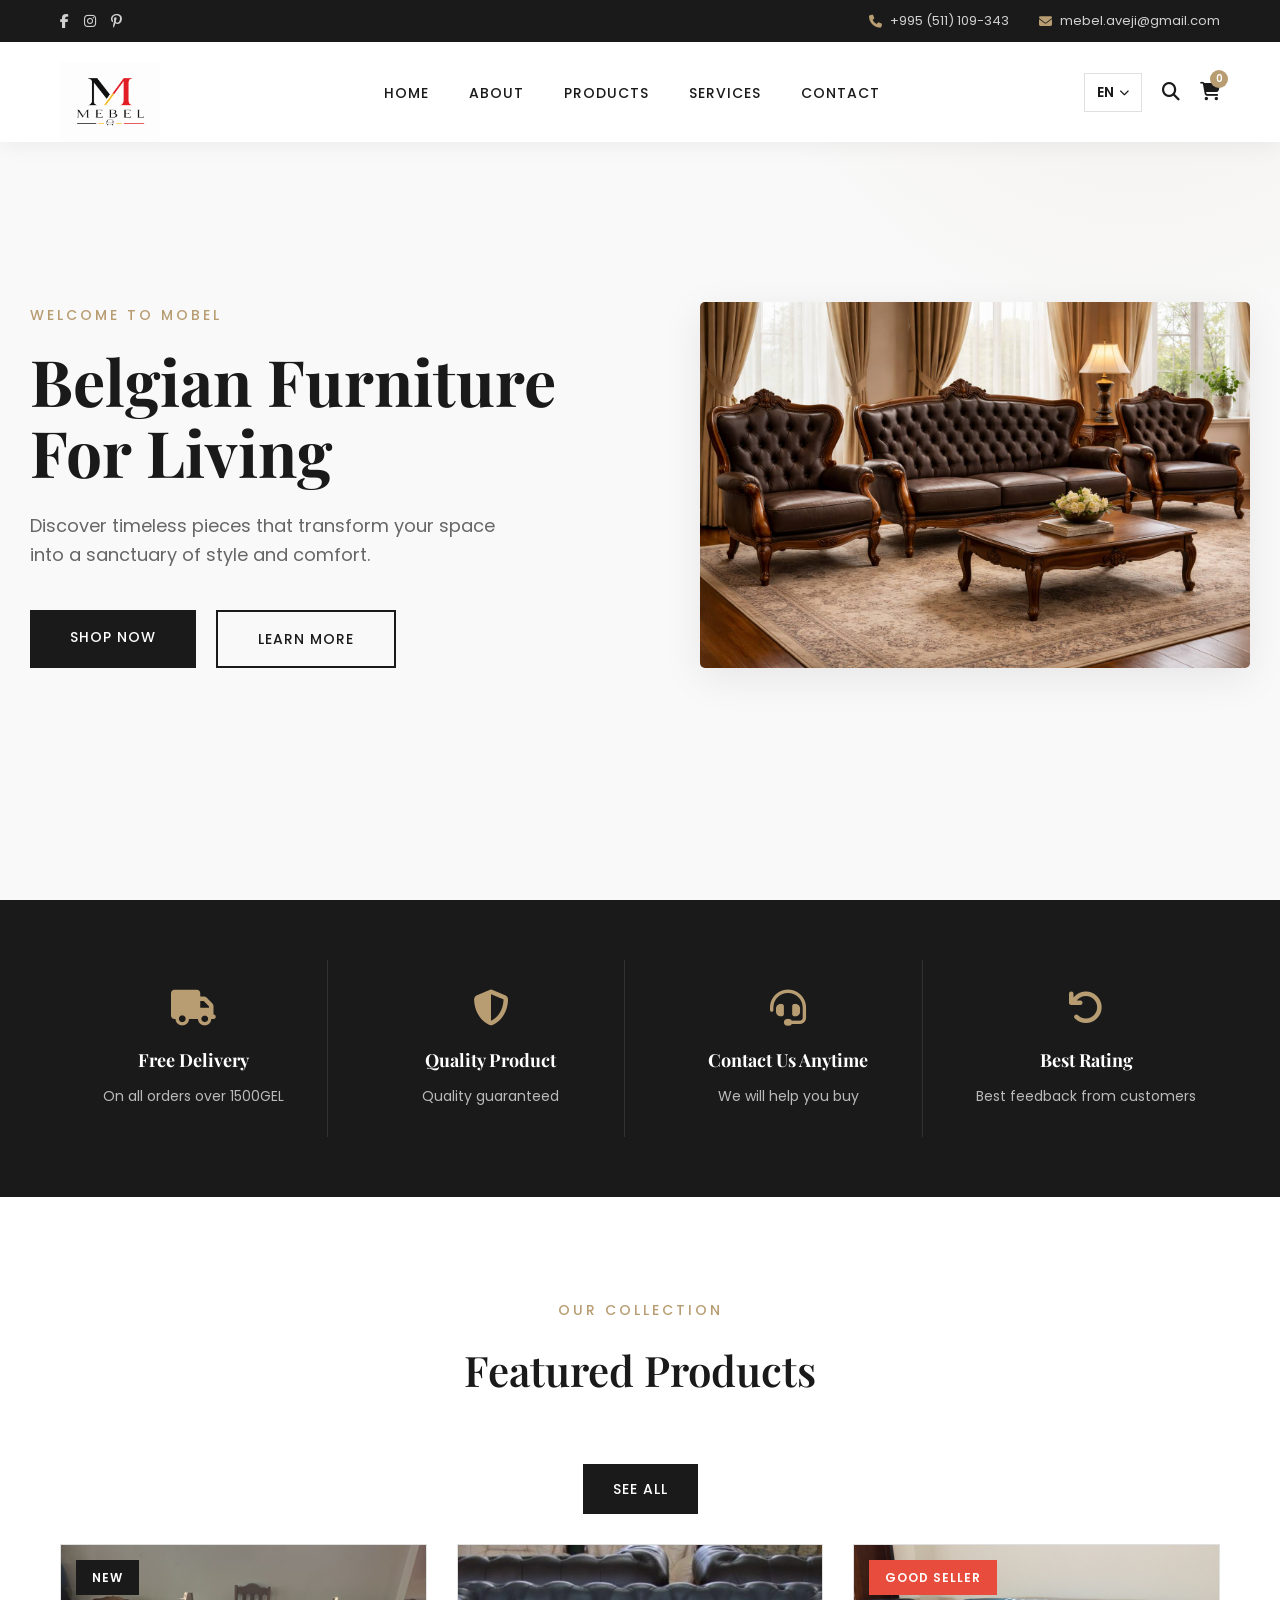
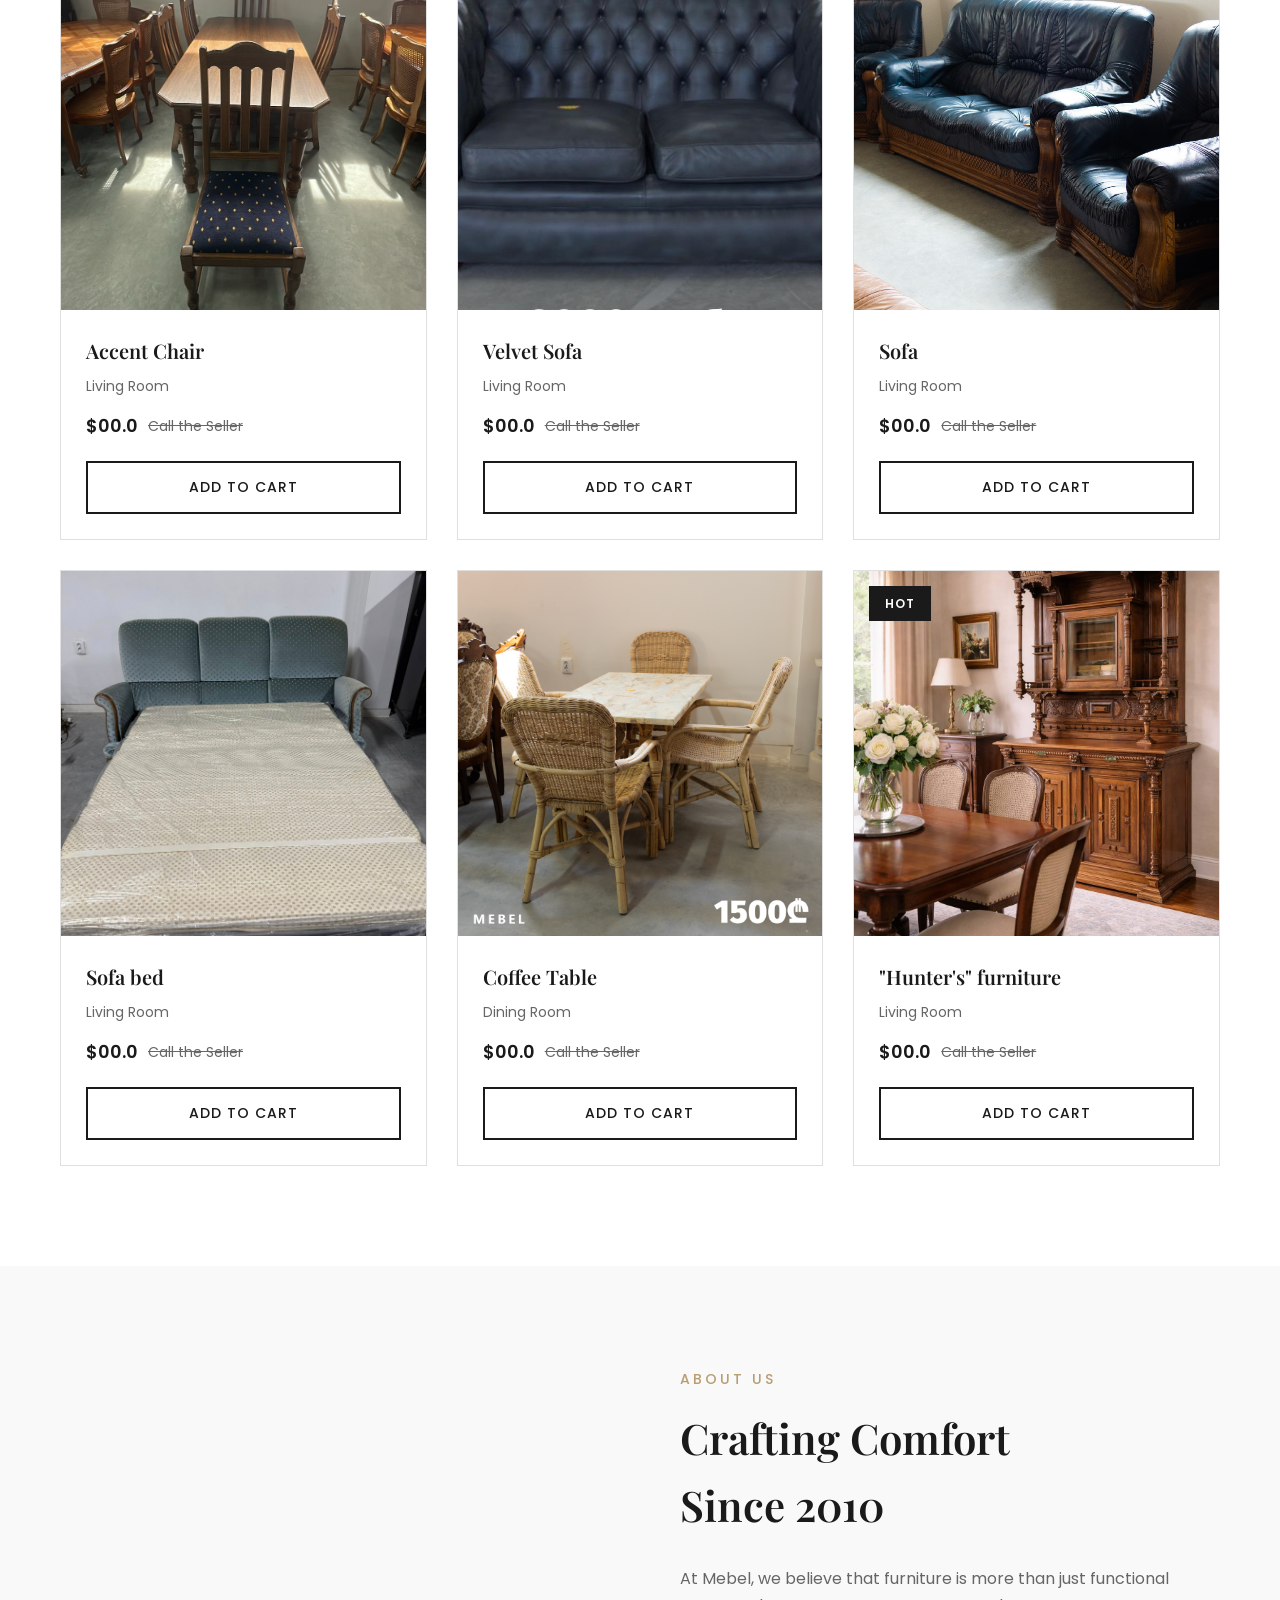
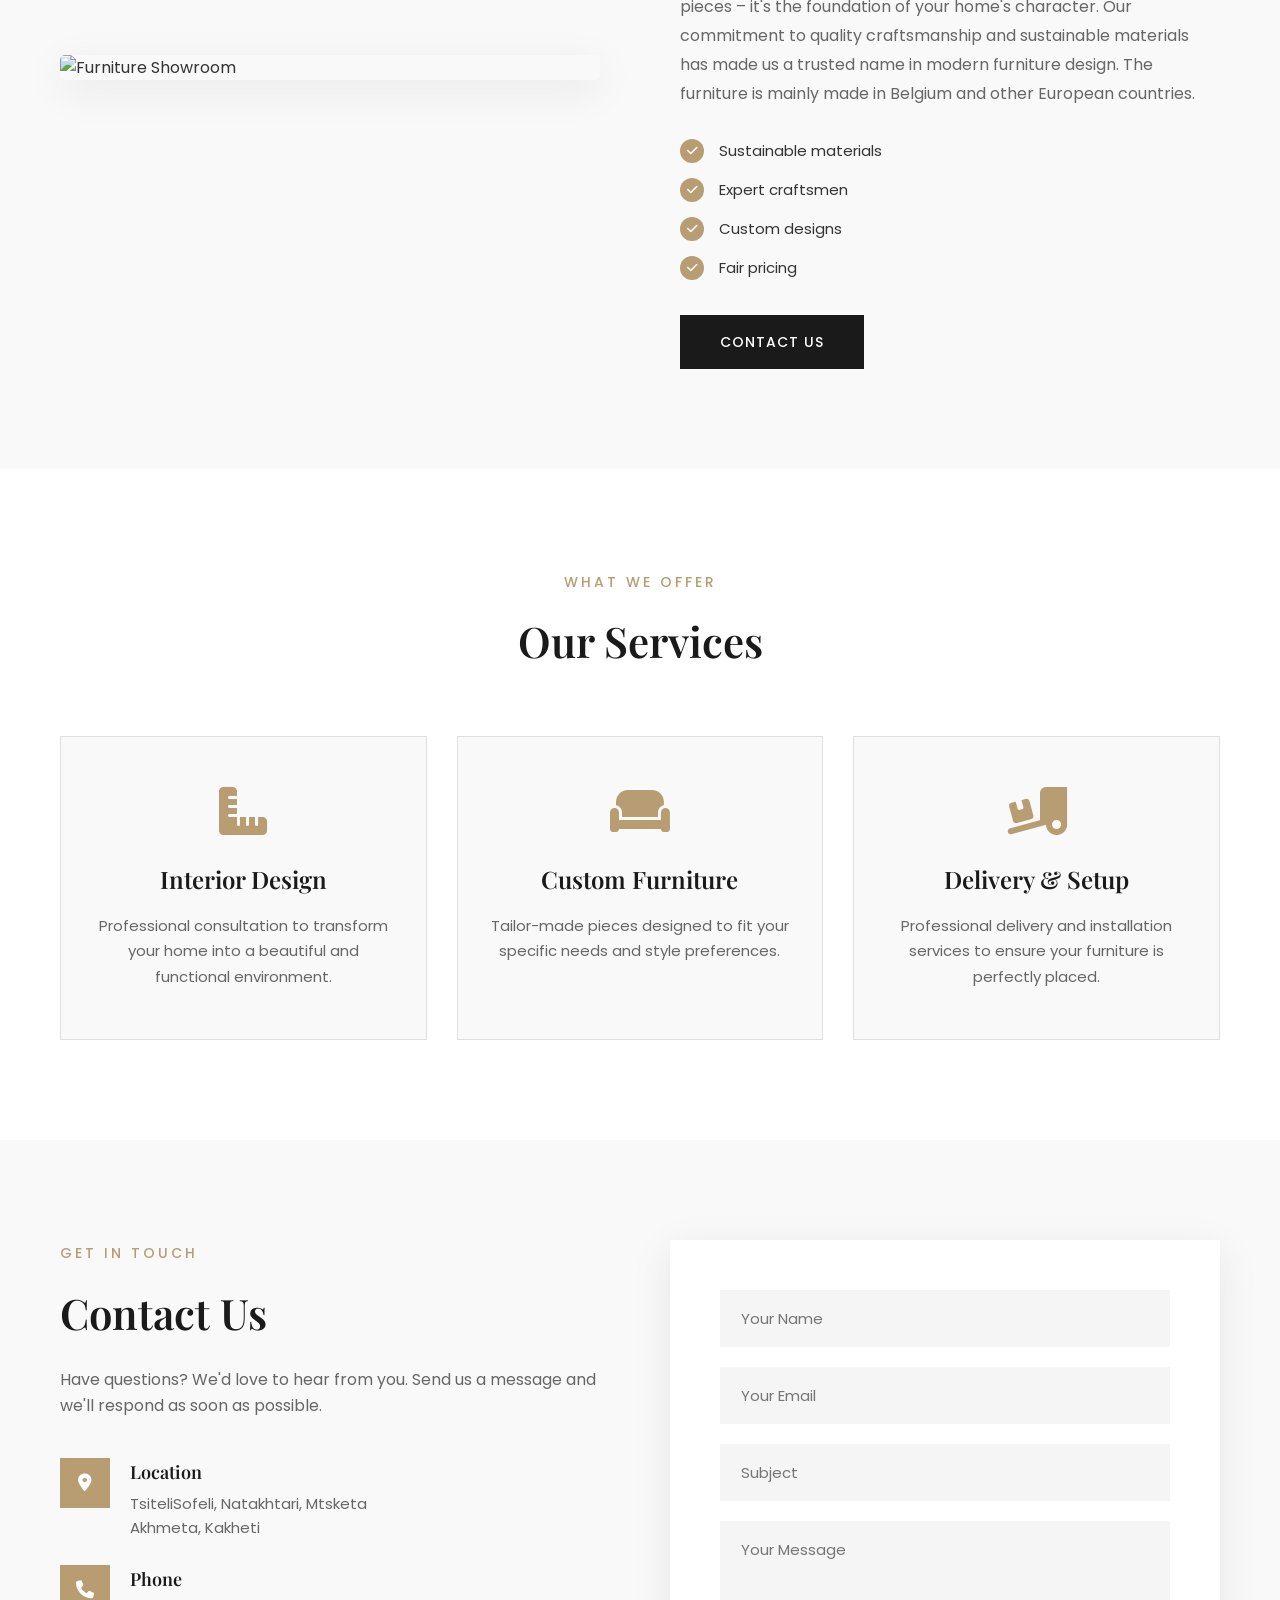
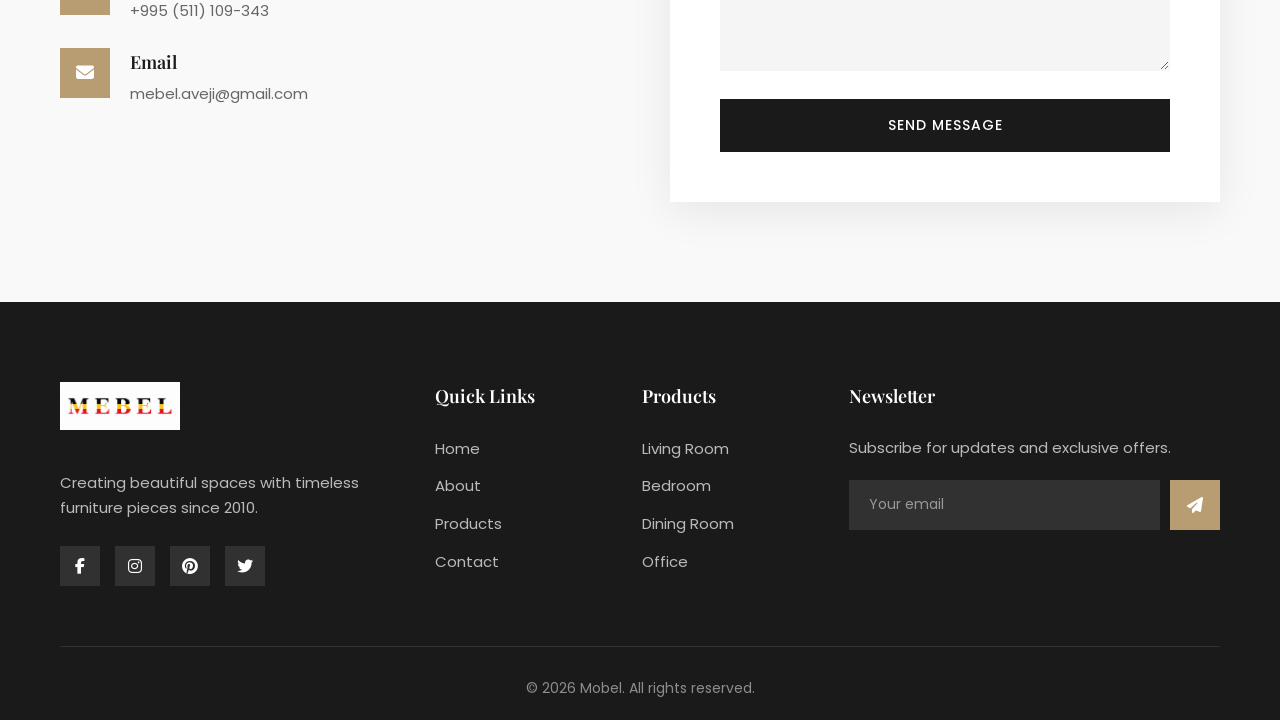
==== index.html @ dfce0c8a "head icon" ====
<!doctype html>
<html lang="en">
  <head>
    <meta charset="UTF-8" />
    <meta name="viewport" content="width=device-width, initial-scale=1.0" />
    <title>Mebel - Modern Furniture</title>
    <link rel="stylesheet" href="css/style.css" />
    <link rel="preconnect" href="https://fonts.googleapis.com" />
    <link rel="preconnect" href="https://fonts.gstatic.com" crossorigin />
    <link
      href="https://fonts.googleapis.com/css2?family=Playfair+Display:wght@400;500;600;700&family=Poppins:wght@300;400;500;600&display=swap"
      rel="stylesheet"
    />
    <link
      rel="stylesheet"
      href="https://cdnjs.cloudflare.com/ajax/libs/font-awesome/6.4.0/css/all.min.css"
    />
  </head>
  <body>
    <!-- Header -->
    <header class="header">
      <div class="header-top">
        <div class="container">
          <div class="header-top-content">
            <div class="header-social">
              <a
                href="https://www.facebook.com/profile.php?id=61582707971307&locale=mk_MK"
                ><i class="fab fa-facebook-f"></i
              ></a>
              <a href="https://www.instagram.com/mebel__avejibelgiidan/"
                ><i class="fab fa-instagram"></i
              ></a>
              <a href="https://www.pinterest.com/mebel__avejibelgiidan/"
                ><i class="fab fa-pinterest-p"></i
              ></a>
            </div>
            <div class="header-contact">
              <span><i class="fas fa-phone"></i> +995 (511) 109-343</span>
              <span><i class="fas fa-envelope"></i> mebel.aveji@gmail.com</span>
            </div>
          </div>
        </div>
      </div>
      <div class="header-main">
        <div class="container">
          <nav class="navbar">
            <a href="index.html" class="logo"
              ><img src="./photo/141.png" alt="mebel" class="logo_image"
            /></a>
            <ul class="nav-menu">
              <li><a href="#home" class="nav-link">Home</a></li>
              <li><a href="#about" class="nav-link">About</a></li>
              <li><a href="#products" class="nav-link">Products</a></li>
              <li><a href="#services" class="nav-link">Services</a></li>
              <li><a href="#contact" class="nav-link">Contact</a></li>
            </ul>
            <div class="nav-icons">
              <div class="lang-switcher">
                <button class="lang-btn">
                  <span class="current-lang">EN</span>
                  <i class="fas fa-chevron-down"></i>
                </button>
                <div class="lang-dropdown">
                  <a href="index.html" class="lang-option active">English</a>
                  <a href="index-ka.html" class="lang-option">ქართული</a>
                </div>
              </div>
              <a href="#" class="search-btn"><i class="fas fa-search"></i></a>
              <a href="#" class="cart-btn"
                ><i class="fas fa-shopping-cart"></i
                ><span class="cart-count">0</span></a
              >
              <button class="menu-toggle">
                <span></span>
                <span></span>
                <span></span>
              </button>
            </div>
          </nav>
        </div>
      </div>
    </header>

    <!-- Hero Section -->
    <section id="home" class="hero">
      <div class="hero-content">
        <span class="hero-subtitle">Welcome to Mobel</span>
        <h1 class="hero-title">Belgian Furniture<br />For Living</h1>
        <p class="hero-text">
          Discover timeless pieces that transform your space into a sanctuary of
          style and comfort.
        </p>
        <div class="hero-buttons">
          <a href="#products" class="btn btn-primary">Shop Now</a>
          <a href="#about" class="btn btn-secondary">Learn More</a>
        </div>
      </div>
      <div class="hero-image">
        <img src="./photo/11.jpg" alt="Modern Sofa" />
      </div>
    </section>

    <!-- Features -->
    <section class="features">
      <div class="container">
        <div class="features-grid">
          <div class="feature-item">
            <i class="fas fa-truck"></i>
            <h3>Free Delivery</h3>
            <p>On all orders over 1500GEL</p>
          </div>
          <div class="feature-item">
            <i class="fas fa-shield-alt"></i>
            <h3>Quality Product</h3>
            <p>Quality guaranteed</p>
          </div>
          <div class="feature-item">
            <i class="fas fa-headset"></i>
            <h3>Contact Us Anytime</h3>
            <p>We will help you buy</p>
          </div>
          <div class="feature-item">
            <i class="fas fa-undo"></i>
            <h3>Best Rating</h3>
            <p>Best feedback from customers</p>
          </div>
        </div>
      </div>
    </section>

    <!-- Products Section -->
    <section id="products" class="products">
      <div class="container">
        <div class="section-header">
          <span class="section-subtitle">Our Collection</span>
          <h2 class="section-title">Featured Products</h2>
        </div>
        <div class="products-actions">
          <a href="products.html" class="btn btn-primary">See All</a>
        </div>
        <div class="products-grid">
          <div class="product-card">
            <div class="product-image">
              <img src="./photo/2.jpg" alt="Modern Chair" />
              <span class="product-tag">New</span>
            </div>
            <div class="product-info">
              <h3>Accent Chair</h3>
              <p class="product-category">Living Room</p>
              <div class="product-price">
                <span class="price">$00.0</span>
                <span class="old-price">Call the Seller</span>
              </div>
              <button class="btn-add-cart">Add to Cart</button>
            </div>
          </div>
          <div class="product-card">
            <div class="product-image">
              <img src="./photo/10.jpg" alt="Modern Sofa" />
            </div>
            <div class="product-info">
              <h3>Velvet Sofa</h3>
              <p class="product-category">Living Room</p>
              <div class="product-price">
                <span class="price">$00.0</span>
                <span class="old-price">Call the Seller</span>
              </div>
              <button class="btn-add-cart">Add to Cart</button>
            </div>
          </div>
          <div class="product-card">
            <div class="product-image">
              <img src="./photo/4.jpg" alt="Table Lamp" />
              <span class="product-tag sale">Good seller</span>
            </div>
            <div class="product-info">
              <h3>Sofa</h3>
              <p class="product-category">Living Room</p>
              <div class="product-price">
                <span class="price">$00.0</span>
                <span class="old-price">Call the Seller</span>
              </div>
              <button class="btn-add-cart">Add to Cart</button>
            </div>
          </div>
          <div class="product-card">
            <div class="product-image">
              <img src="./photo/sofabed.jpg" alt="Wooden Chair" />
            </div>
            <div class="product-info">
              <h3>Sofa bed</h3>
              <p class="product-category">Living Room</p>
              <div class="product-price">
                <span class="price">$00.0</span>
                <span class="old-price">Call the Seller</span>
              </div>
              <button class="btn-add-cart">Add to Cart</button>
            </div>
          </div>
          <div class="product-card">
            <div class="product-image">
              <img src="./photo/5.jpg" alt="Coffee Table" />
            </div>
            <div class="product-info">
              <h3>Coffee Table</h3>
              <p class="product-category">Dining Room</p>
              <div class="product-price">
                <span class="price">$00.0</span>
                <span class="old-price">Call the Seller</span>
              </div>
              <button class="btn-add-cart">Add to Cart</button>
            </div>
          </div>
          <div class="product-card">
            <div class="product-image">
              <img src="./photo/hunting 2.jpg" alt="Bed Frame" />
              <span class="product-tag">Hot</span>
            </div>
            <div class="product-info">
              <h3>"Hunter's" furniture</h3>
              <p class="product-category">Living Room</p>
              <div class="product-price">
                <span class="price">$00.0</span>
                <span class="old-price">Call the Seller</span>
              </div>
              <button class="btn-add-cart">Add to Cart</button>
            </div>
          </div>
        </div>
      </div>
    </section>

    <!-- About Section -->
    <section id="about" class="about">
      <div class="container">
        <div class="about-grid">
          <div class="about-image">
            <img
              src="https://images.unsplash.com/photo-1618221195710-dd6b41faaea6?w=600&q=80"
              alt="Furniture Showroom"
            />
          </div>
          <div class="about-content">
            <span class="section-subtitle">About Us</span>
            <h2 class="section-title">Crafting Comfort<br />Since 2010</h2>
            <p>
              At Mebel, we believe that furniture is more than just functional
              pieces – it's the foundation of your home's character. Our
              commitment to quality craftsmanship and sustainable materials has
              made us a trusted name in modern furniture design. The furniture
              is mainly made in Belgium and other European countries.
            </p>
            <ul class="about-features">
              <li><i class="fas fa-check"></i> Sustainable materials</li>
              <li><i class="fas fa-check"></i> Expert craftsmen</li>
              <li><i class="fas fa-check"></i> Custom designs</li>
              <li><i class="fas fa-check"></i> Fair pricing</li>
            </ul>
            <a href="#contact" class="btn btn-primary">Contact Us</a>
          </div>
        </div>
      </div>
    </section>

    <!-- Services Section -->
    <section id="services" class="services">
      <div class="container">
        <div class="section-header">
          <span class="section-subtitle">What We Offer</span>
          <h2 class="section-title">Our Services</h2>
        </div>
        <div class="services-grid">
          <div class="service-card">
            <i class="fas fa-ruler-combined"></i>
            <h3>Interior Design</h3>
            <p>
              Professional consultation to transform your home into a beautiful
              and functional environment.
            </p>
          </div>
          <div class="service-card">
            <i class="fas fa-couch"></i>
            <h3>Custom Furniture</h3>
            <p>
              Tailor-made pieces designed to fit your specific needs and style
              preferences.
            </p>
          </div>
          <div class="service-card">
            <i class="fas fa-truck-loading"></i>
            <h3>Delivery & Setup</h3>
            <p>
              Professional delivery and installation services to ensure your
              furniture is perfectly placed.
            </p>
          </div>
        </div>
      </div>
    </section>

    <!-- Contact Section -->
    <section id="contact" class="contact">
      <div class="container">
        <div class="contact-grid">
          <div class="contact-info">
            <span class="section-subtitle">Get In Touch</span>
            <h2 class="section-title">Contact Us</h2>
            <p>
              Have questions? We'd love to hear from you. Send us a message and
              we'll respond as soon as possible.
            </p>
            <div class="contact-details">
              <div class="contact-item">
                <a href="https://maps.app.goo.gl/x9Q4gSbMCxdSAaRn8">
                  <i class="fas fa-map-marker-alt"></i
                ></a>
                <div>
                  <h4>Location</h4>
                  <p>TsiteliSofeli, Natakhtari, Mtsketa</p>
                  <a href="https://maps.app.goo.gl/8JYou5uGZQyyZ8RQ6"
                    ><p>Akhmeta, Kakheti</p></a
                  >
                </div>
              </div>
              <div class="contact-item">
                <i class="fas fa-phone"></i>
                <div>
                  <h4>Phone</h4>
                  <p>+995 (511) 109-343</p>
                </div>
              </div>
              <div class="contact-item">
                <i class="fas fa-envelope"></i>
                <div>
                  <h4>Email</h4>
                  <p>mebel.aveji@gmail.com</p>
                </div>
              </div>
            </div>
          </div>
          <div class="contact-form">
            <form>
              <div class="form-group">
                <input type="text" placeholder="Your Name" required />
              </div>
              <div class="form-group">
                <input type="email" placeholder="Your Email" required />
              </div>
              <div class="form-group">
                <input type="text" placeholder="Subject" />
              </div>
              <div class="form-group">
                <textarea
                  placeholder="Your Message"
                  rows="5"
                  required
                ></textarea>
              </div>
              <button type="submit" class="btn btn-primary">
                Send Message
              </button>
            </form>
          </div>
        </div>
      </div>
    </section>

    <!-- Footer -->
    <footer class="footer">
      <div class="container">
        <div class="footer-grid">
          <div class="footer-brand">
            <a href="#" class="logo"
              ><img src="./photo/143.png" alt="logo"
            /></a>
            <p>
              Creating beautiful spaces with timeless furniture pieces since
              2010.
            </p>
            <div class="social-links">
              <a
                href="https://www.facebook.com/profile.php?id=61582707971307&locale=mk_MK"
                ><i class="fab fa-facebook-f"></i
              ></a>
              <a href="https://www.instagram.com/mebel__avejibelgiidan/"
                ><i class="fab fa-instagram"></i
              ></a>
              <a href="#"><i class="fab fa-pinterest"></i></a>
              <a href="#"><i class="fab fa-twitter"></i></a>
            </div>
          </div>
          <div class="footer-links">
            <h4>Quick Links</h4>
            <ul>
              <li><a href="#home">Home</a></li>
              <li><a href="#about">About</a></li>
              <li><a href="#products">Products</a></li>
              <li><a href="#contact">Contact</a></li>
            </ul>
          </div>
          <div class="footer-links">
            <h4>Products</h4>
            <ul>
              <li><a href="#">Living Room</a></li>
              <li><a href="#">Bedroom</a></li>
              <li><a href="#">Dining Room</a></li>
              <li><a href="#">Office</a></li>
            </ul>
          </div>
          <div class="footer-links">
            <h4>Newsletter</h4>
            <p>Subscribe for updates and exclusive offers.</p>
            <form class="newsletter-form">
              <input type="email" placeholder="Your email" />
              <button type="submit"><i class="fas fa-paper-plane"></i></button>
            </form>
          </div>
        </div>
        <div class="footer-bottom">
          <p>&copy; 2026 Mobel. All rights reserved.</p>
        </div>
      </div>
    </footer>

    <!-- Image overlay for click-to-zoom (used by js/main.js) -->
    <div class="image-overlay" role="dialog" aria-hidden="true">
      <div class="image-overlay-content">
        <button class="overlay-close" aria-label="Close">&times;</button>
        <img src="" alt="Enlarged image" />
      </div>
    </div>

    <script src="js/main.js"></script>
  </body>
</html>
---- css/style.css ----
/* ========================================
   Mobel - Modern Furniture Template
   ======================================== */

/* CSS Variables */
:root {
  --primary-color: #1a1a1a;
  --secondary-color: #b89c72;
  --accent-color: #d4a574;
  --text-color: #333333;
  --text-light: #666666;
  --white: #ffffff;
  --off-white: #f9f9f9;
  --gray-light: #f5f5f5;
  --gray: #e0e0e0;
  --border-color: #dddddd;
  --shadow: 0 10px 40px rgba(0, 0, 0, 0.08);
  --shadow-sm: 0 5px 20px rgba(0, 0, 0, 0.05);
  --transition: all 0.3s ease;
  --font-primary: "Playfair Display", serif;
  --font-secondary: "Poppins", sans-serif;
}
@font-face {
  font-family: kartuli;
  src: url(../fonts/bpg_nino_mtavruli_bold.ttf);
}

/* Reset & Base */
* {
  margin: 0;
  padding: 0;
  box-sizing: border-box;
}

html {
  scroll-behavior: smooth;
}

body {
  font-family: var(--font-secondary);
  font-size: 16px;
  line-height: 1.6;
  color: var(--text-color);
  background-color: var(--white);
  overflow-x: hidden;
}

a {
  text-decoration: none;
  color: inherit;
  transition: var(--transition);
}

ul {
  list-style: none;
}

img {
  max-width: 100%;
  height: auto;
  display: block;
}

button {
  font-family: inherit;
  cursor: pointer;
  border: none;
  outline: none;
}

.container {
  max-width: 1200px;
  margin: 0 auto;
  padding: 0 20px;
}

/* ========================================
   Header
   ======================================== */
.header {
  position: fixed;
  top: 0;
  left: 0;
  right: 0;
  z-index: 1000;
  background: var(--white);
  transition:
    transform 0.3s ease,
    box-shadow 0.3s ease;
}

.header.hidden {
  transform: translateY(-100%);
}

.header-top {
  background: var(--primary-color);
  padding: 10px 0;
  transition: var(--transition);
  transform: translateY(0);
  opacity: 1;
}

.header-top.hidden {
  transform: translateY(-100%);
  opacity: 0;
}

.header-main {
  background: var(--white);
  box-shadow: var(--shadow-sm);
  transition: var(--transition);
}

.header.scrolled .header-main {
  box-shadow: var(--shadow-sm);
}

.header-main .container {
  display: flex;
  align-items: center;
  justify-content: space-between;
  padding: 20px 20px;
  transition: var(--transition);
}

.header.scrolled .header-main .container {
  padding: 12px 20px;
}

.header-top-content {
  display: flex;
  justify-content: space-between;
  align-items: center;
}

.header-social {
  display: flex;
  gap: 15px;
}

.header-social a {
  color: rgba(255, 255, 255, 0.8);
  font-size: 14px;
}

.header-social a:hover {
  color: var(--secondary-color);
}

.header-contact {
  display: flex;
  gap: 30px;
}

.header-contact span {
  font-size: 13px;
  color: rgba(255, 255, 255, 0.8);
  display: flex;
  align-items: center;
  gap: 8px;
}

.header-contact i {
  color: var(--secondary-color);
}

.navbar {
  display: flex;
  justify-content: space-between;
  align-items: center;
  width: 100%;
}

.logo {
  font-family: var(--font-primary);
  font-size: 32px;
  font-weight: 700;
  color: var(--primary-color);
  letter-spacing: 2px;
}
.logo_image {
  width: 100px;
  height: 80px;
}

.nav-menu {
  display: flex;
  gap: 40px;
}

.nav-link {
  font-size: 14px;
  font-weight: 500;
  color: var(--primary-color);
  text-transform: uppercase;
  letter-spacing: 1px;
  position: relative;
}

.nav-link::after {
  content: "";
  position: absolute;
  bottom: -5px;
  left: 0;
  width: 0;
  height: 2px;
  background: var(--secondary-color);
  transition: var(--transition);
}

.nav-link:hover::after {
  width: 100%;
}

.nav-icons {
  display: flex;
  align-items: center;
  gap: 20px;
}

.nav-icons a {
  font-size: 18px;
  color: var(--primary-color);
  position: relative;
}

.nav-icons a:hover {
  color: var(--secondary-color);
}

.cart-count {
  position: absolute;
  top: -8px;
  right: -8px;
  width: 18px;
  height: 18px;
  background: var(--secondary-color);
  color: var(--white);
  font-size: 10px;
  font-weight: 600;
  border-radius: 50%;
  display: flex;
  align-items: center;
  justify-content: center;
}

/* Language Switcher */
.lang-switcher {
  position: relative;
}

.lang-btn {
  display: flex;
  align-items: center;
  gap: 5px;
  background: none;
  padding: 8px 12px;
  font-size: 14px;
  font-weight: 600;
  color: var(--primary-color);
  border: 1px solid var(--gray);
  cursor: pointer;
  transition: var(--transition);
}

.lang-btn:hover {
  border-color: var(--secondary-color);
  color: var(--secondary-color);
}

.lang-btn .current-lang {
  text-transform: uppercase;
}

.lang-btn i {
  font-size: 10px;
}

.lang-dropdown {
  position: absolute;
  top: 100%;
  right: 0;
  min-width: 150px;
  background: var(--white);
  border: 1px solid var(--gray);
  box-shadow: var(--shadow);
  opacity: 0;
  visibility: hidden;
  transform: translateY(10px);
  transition: var(--transition);
  z-index: 100;
}

.lang-switcher:hover .lang-dropdown,
.lang-switcher.active .lang-dropdown {
  opacity: 1;
  visibility: visible;
  transform: translateY(0);
}

.lang-option {
  display: block;
  padding: 12px 20px;
  font-size: 14px;
  color: var(--text-color);
  transition: var(--transition);
}

.lang-option:hover {
  background: var(--gray-light);
  color: var(--secondary-color);
}

.lang-option.active {
  background: var(--secondary-color);
  color: var(--white);
}

.menu-toggle {
  display: none;
  flex-direction: column;
  gap: 5px;
  background: none;
  padding: 5px;
}

.menu-toggle span {
  width: 25px;
  height: 2px;
  background: var(--primary-color);
  transition: var(--transition);
}

.navbar {
  display: flex;
  justify-content: space-between;
  align-items: center;
}

.logo {
  width: 120px;
  height: 60px;
}

.nav-menu {
  display: flex;
  gap: 40px;
}

.nav-link {
  font-size: 14px;
  font-weight: 500;
  color: var(--primary-color);
  text-transform: uppercase;
  letter-spacing: 1px;
  position: relative;
}

.nav-link::after {
  content: "";
  position: absolute;
  bottom: -5px;
  left: 0;
  width: 0;
  height: 2px;
  background: var(--secondary-color);
  transition: var(--transition);
}

.nav-link:hover::after {
  width: 100%;
}

.nav-icons {
  display: flex;
  align-items: center;
  gap: 20px;
}

.nav-icons a {
  font-size: 18px;
  color: var(--primary-color);
}

.nav-icons a:hover {
  color: var(--secondary-color);
}

.menu-toggle {
  display: none;
  flex-direction: column;
  gap: 5px;
  background: none;
  padding: 5px;
}

.menu-toggle span {
  width: 25px;
  height: 2px;
  background: var(--primary-color);
  transition: var(--transition);
}

/* ========================================
   Hero Section
   ======================================== */
.hero {
  min-height: 100vh;
  display: flex;
  align-items: center;
  padding: 150px 0 80px;
  background: var(--off-white);
  position: relative;
  overflow: hidden;
}

.hero::before {
  content: "";
  position: absolute;
  top: -50%;
  right: -20%;
  width: 800px;
  height: 800px;
  background: radial-gradient(
    circle,
    rgba(184, 156, 114, 0.1) 0%,
    transparent 70%
  );
  border-radius: 50%;
}

.hero .container {
  display: flex;
  align-items: center;
  gap: 60px;
}

.hero-content {
  flex: 1;
  max-width: 600px;
  margin-left: 30px;
}

.hero-subtitle {
  display: inline-block;
  font-size: 14px;
  font-weight: 500;
  color: var(--secondary-color);
  text-transform: uppercase;
  letter-spacing: 3px;
  margin-bottom: 20px;
}

.hero-title {
  font-family: var(--font-primary);
  font-size: 64px;
  font-weight: 700;
  line-height: 1.1;
  color: var(--primary-color);
  margin-bottom: 25px;
}
.hero-title_ka {
  font-family: kartuli;
  font-size: 64px;
  font-weight: 700;
  line-height: 1.1;
  color: var(--primary-color);
  margin-bottom: 25px;
}

.hero-text {
  font-size: 18px;
  color: var(--text-light);
  margin-bottom: 40px;
  max-width: 500px;
}

.hero-buttons {
  display: flex;
  gap: 20px;
}

.btn {
  display: inline-block;
  padding: 16px 40px;
  font-size: 14px;
  font-weight: 500;
  text-transform: uppercase;
  letter-spacing: 1px;
  border-radius: 0;
  transition: var(--transition);
}

.btn-primary {
  background: var(--primary-color);
  color: var(--white);
}

.btn-primary:hover {
  background: var(--secondary-color);
}

.btn-secondary {
  background: transparent;
  color: var(--primary-color);
  border: 2px solid var(--primary-color);
}

.btn-secondary:hover {
  background: var(--primary-color);
  color: var(--white);
}

.hero-image {
  flex: 1;
  position: relative;
  margin-right: 30px;
}

.hero-image img {
  width: 100%;
  max-width: 550px;
  margin-left: auto;
  border-radius: 5px;
  box-shadow: var(--shadow);
}

/* ========================================
   Features Section
   ======================================== */
.features {
  padding: 60px 0;
  background: var(--primary-color);
}

.features-grid {
  display: grid;
  grid-template-columns: repeat(4, 1fr);
  gap: 30px;
}

.feature-item {
  text-align: center;
  padding: 30px 20px;
  border-right: 1px solid rgba(255, 255, 255, 0.1);
}

.feature-item:last-child {
  border-right: none;
}

.feature-item i {
  font-size: 36px;
  color: var(--secondary-color);
  margin-bottom: 20px;
}

.feature-item h3 {
  font-family: var(--font-primary);
  font-size: 18px;
  color: var(--white);
  margin-bottom: 10px;
}

.feature-item p {
  font-size: 14px;
  color: rgba(255, 255, 255, 0.7);
}

/* ========================================
   Section Header
   ======================================== */
.section-header {
  text-align: center;
  margin-bottom: 60px;
}

.products-actions {
  text-align: center;
  margin-bottom: 30px;
}

.products-actions .btn {
  display: inline-flex;
  padding: 14px 30px;
}

.section-subtitle {
  display: inline-block;
  font-size: 14px;
  font-weight: 500;
  color: var(--secondary-color);
  text-transform: uppercase;
  letter-spacing: 3px;
  margin-bottom: 15px;
}

.section-title {
  font-family: var(--font-primary);
  font-size: 42px;
  font-weight: 600;
  color: var(--primary-color);
}

/* ========================================
   Products Section
   ======================================== */
.products {
  padding: 100px 0;
  background: var(--white);
}

.products-grid {
  display: grid;
  grid-template-columns: repeat(3, 1fr);
  gap: 30px;
}

.product-card {
  background: var(--white);
  border: 1px solid var(--gray);
  transition: var(--transition);
}

.product-card:hover {
  box-shadow: var(--shadow);
  transform: translateY(-10px);
}

.product-image {
  position: relative;
  overflow: hidden;
  aspect-ratio: 1;
  background: var(--gray-light);
}

.product-image img {
  width: 100%;
  height: 100%;
  object-fit: cover;
  transition: var(--transition);
  cursor: zoom-in;
}

.product-card:hover .product-image img {
  transform: scale(1.05);
}

.image-overlay {
  position: fixed;
  inset: 0;
  display: flex;
  align-items: center;
  justify-content: center;
  background: rgba(0, 0, 0, 0.85);
  opacity: 0;
  visibility: hidden;
  transition: opacity 0.25s ease;
  z-index: 2000;
}

.image-overlay.open {
  opacity: 1;
  visibility: visible;
}

.image-overlay-content {
  position: relative;
  display: flex;
  align-items: center;
  justify-content: center;
  max-width: 100vw;
  max-height: 100vh;
  padding: 0;
}

.image-overlay-content img {
  width: auto;
  height: auto;
  max-width: 100vw;
  max-height: 100vh;
  object-fit: contain;
  display: block;
  margin: 0 auto;
  border-radius: 4px;
  box-shadow: 0 20px 40px rgba(0, 0, 0, 0.45);
}

.overlay-close {
  position: absolute;
  top: 10px;
  right: 10px;
  width: 40px;
  height: 40px;
  border-radius: 50%;
  border: 1px solid rgba(255, 255, 255, 0.25);
  background: rgba(0, 0, 0, 0.5);
  color: #fff;
  font-size: 28px;
  line-height: 1;
  display: flex;
  align-items: center;
  justify-content: center;
  cursor: pointer;
  transition:
    background 0.25s ease,
    transform 0.25s ease;
}

.overlay-close:hover {
  background: rgba(0, 0, 0, 0.75);
  transform: scale(1.05);
}

.product-tag {
  position: absolute;
  top: 15px;
  left: 15px;
  padding: 8px 16px;
  font-size: 12px;
  font-weight: 600;
  text-transform: uppercase;
  letter-spacing: 1px;
  background: var(--primary-color);
  color: var(--white);
}

.product-tag.sale {
  background: #e74c3c;
}

.product-info {
  padding: 25px;
}

.product-info h3 {
  font-family: var(--font-primary);
  font-size: 20px;
  font-weight: 600;
  color: var(--primary-color);
  margin-bottom: 8px;
}

.product-category {
  font-size: 14px;
  color: var(--text-light);
  margin-bottom: 15px;
}

.product-price {
  display: flex;
  align-items: center;
  gap: 10px;
  margin-bottom: 20px;
}

.price {
  font-size: 18px;
  font-weight: 600;
  color: var(--primary-color);
}

.old-price {
  font-size: 14px;
  color: var(--text-light);
  text-decoration: line-through;
}

.btn-add-cart {
  width: 100%;
  padding: 14px;
  font-size: 14px;
  font-weight: 500;
  text-transform: uppercase;
  letter-spacing: 1px;
  background: transparent;
  color: var(--primary-color);
  border: 2px solid var(--primary-color);
  transition: var(--transition);
}

.btn-add-cart:hover {
  background: var(--primary-color);
  color: var(--white);
}

/* ========================================
   About Section
   ======================================== */
.about {
  padding: 100px 0;
  background: var(--off-white);
}

.about-grid {
  display: grid;
  grid-template-columns: 1fr 1fr;
  gap: 80px;
  align-items: center;
}

.about-image img {
  width: 100%;
  border-radius: 5px;
  box-shadow: var(--shadow);
}

.about-content .section-title {
  text-align: left;
  margin-bottom: 25px;
}

.about-content > p {
  font-size: 16px;
  color: var(--text-light);
  margin-bottom: 30px;
  line-height: 1.8;
}

.about-features {
  margin-bottom: 35px;
}

.about-features li {
  display: flex;
  align-items: center;
  gap: 15px;
  margin-bottom: 15px;
  font-size: 15px;
  color: var(--text-color);
}

.about-features li i {
  width: 24px;
  height: 24px;
  display: flex;
  align-items: center;
  justify-content: center;
  background: var(--secondary-color);
  color: var(--white);
  border-radius: 50%;
  font-size: 12px;
}

/* ========================================
   Services Section
   ======================================== */
.services {
  padding: 100px 0;
  background: var(--white);
}

.services-grid {
  display: grid;
  grid-template-columns: repeat(3, 1fr);
  gap: 30px;
}

.service-card {
  text-align: center;
  padding: 50px 30px;
  background: var(--off-white);
  border: 1px solid var(--gray);
  transition: var(--transition);
}

.service-card:hover {
  background: var(--white);
  box-shadow: var(--shadow);
  transform: translateY(-10px);
}

.service-card i {
  font-size: 48px;
  color: var(--secondary-color);
  margin-bottom: 25px;
}

.service-card h3 {
  font-family: var(--font-primary);
  font-size: 24px;
  font-weight: 600;
  color: var(--primary-color);
  margin-bottom: 15px;
}

.service-card p {
  font-size: 15px;
  color: var(--text-light);
  line-height: 1.7;
}

/* ========================================
   Contact Section
   ======================================== */
.contact {
  padding: 100px 0;
  background: var(--off-white);
}

.contact-grid {
  display: grid;
  grid-template-columns: 1fr 1fr;
  gap: 60px;
}

.contact-info .section-title {
  text-align: left;
  margin-bottom: 20px;
}

.contact-info > p {
  font-size: 16px;
  color: var(--text-light);
  margin-bottom: 40px;
}

.contact-details {
  display: flex;
  flex-direction: column;
  gap: 25px;
}

.contact-item {
  display: flex;
  align-items: flex-start;
  gap: 20px;
}

.contact-item i {
  width: 50px;
  height: 50px;
  display: flex;
  align-items: center;
  justify-content: center;
  background: var(--secondary-color);
  color: var(--white);
  font-size: 18px;
  flex-shrink: 0;
}

.contact-item h4 {
  font-family: var(--font-primary);
  font-size: 18px;
  font-weight: 600;
  color: var(--primary-color);
  margin-bottom: 5px;
}

.contact-item p {
  font-size: 15px;
  color: var(--text-light);
}

.contact-form {
  background: var(--white);
  padding: 50px;
  box-shadow: var(--shadow);
}

.form-group {
  margin-bottom: 20px;
}

.form-group input,
.form-group textarea {
  width: 100%;
  padding: 16px 20px;
  font-family: var(--font-secondary);
  font-size: 15px;
  color: var(--text-color);
  background: var(--gray-light);
  border: 1px solid transparent;
  transition: var(--transition);
}

.form-group input:focus,
.form-group textarea:focus {
  border-color: var(--secondary-color);
  outline: none;
}

.form-group textarea {
  resize: vertical;
  min-height: 150px;
}

.contact-form .btn {
  width: 100%;
  text-align: center;
}

/* ========================================
   Footer
   ======================================== */
.footer {
  padding: 80px 0 20px;
  background: var(--primary-color);
}

.footer-grid {
  display: grid;
  grid-template-columns: 2fr 1fr 1fr 1.5fr;
  gap: 40px;
  margin-bottom: 60px;
}

.footer-brand .logo {
  color: var(--white);
  margin-bottom: 20px;
  display: inline-block;
}

.footer-brand p {
  font-size: 15px;
  color: rgba(255, 255, 255, 0.7);
  line-height: 1.7;
  margin-bottom: 25px;
}

.social-links {
  display: flex;
  gap: 15px;
}

.social-links a {
  width: 40px;
  height: 40px;
  display: flex;
  align-items: center;
  justify-content: center;
  background: rgba(255, 255, 255, 0.1);
  color: var(--white);
  font-size: 16px;
  transition: var(--transition);
}

.social-links a:hover {
  background: var(--secondary-color);
}

.footer-links h4 {
  font-family: var(--font-primary);
  font-size: 18px;
  font-weight: 600;
  color: var(--white);
  margin-bottom: 25px;
}

.footer-links ul li {
  margin-bottom: 12px;
}

.footer-links ul li a {
  font-size: 15px;
  color: rgba(255, 255, 255, 0.7);
}

.footer-links ul li a:hover {
  color: var(--secondary-color);
  padding-left: 5px;
}

.footer-links > p {
  font-size: 15px;
  color: rgba(255, 255, 255, 0.7);
  margin-bottom: 20px;
}

.newsletter-form {
  display: flex;
  gap: 10px;
}

.newsletter-form input {
  flex: 1;
  padding: 14px 20px;
  font-family: var(--font-secondary);
  font-size: 14px;
  color: var(--white);
  background: rgba(255, 255, 255, 0.1);
  border: none;
}

.newsletter-form input::placeholder {
  color: rgba(255, 255, 255, 0.5);
}

.newsletter-form button {
  width: 50px;
  height: 50px;
  display: flex;
  align-items: center;
  justify-content: center;
  background: var(--secondary-color);
  color: var(--white);
  font-size: 16px;
  transition: var(--transition);
}

.newsletter-form button:hover {
  background: var(--accent-color);
}

.footer-bottom {
  padding-top: 30px;
  border-top: 1px solid rgba(255, 255, 255, 0.1);
  text-align: center;
}

.footer-bottom p {
  font-size: 14px;
  color: rgba(255, 255, 255, 0.5);
}

/* ========================================
   Responsive Design
   ======================================== */
@media (max-width: 1024px) {
  .hero-title {
    font-size: 48px;
  }

  .features-grid {
    grid-template-columns: repeat(2, 1fr);
  }

  .feature-item {
    border-right: none;
    border-bottom: 1px solid rgba(255, 255, 255, 0.1);
  }

  .products-grid,
  .services-grid {
    grid-template-columns: repeat(2, 1fr);
  }

  .footer-grid {
    grid-template-columns: repeat(2, 1fr);
  }
}

@media (max-width: 768px) {
  .nav-menu {
    display: none;
  }

  .nav-menu.active {
    display: block;
    position: absolute;
    top: 100%;
    right: 20px;
    left: 20px;
    background: var(--white);
    border: 1px solid var(--gray);
    box-shadow: var(--shadow);
    padding: 20px;
    border-radius: 8px;
    z-index: 999;
  }

  .nav-menu.active li {
    margin-bottom: 15px;
  }

  .nav-menu.active li:last-child {
    margin-bottom: 0;
  }

  .menu-toggle {
    display: flex;
  }

  .hero .container {
    flex-direction: column-reverse;
    text-align: center;
  }

  .hero-content {
    max-width: 100%;
  }

  .hero-title {
    font-size: 36px;
  }

  .hero-buttons {
    justify-content: center;
  }

  .hero-image img {
    max-width: 100%;
    margin: 0 auto 40px;
  }

  .features-grid {
    grid-template-columns: 1fr;
  }

  .products-grid,
  .services-grid,
  .about-grid,
  .contact-grid {
    grid-template-columns: 1fr;
  }

  .product-image {
    min-height: 260px;
  }

  .product-info {
    padding: 20px;
  }

  .section-title {
    font-size: 32px;
  }

  .contact-form {
    padding: 30px;
  }

  .footer-grid {
    grid-template-columns: 1fr;
    text-align: center;
  }

  .social-links {
    justify-content: center;
  }
}

@media (max-width: 480px) {
  .hero {
    padding: 100px 0 60px;
  }

  .hero-title {
    font-size: 28px;
  }

  .btn {
    padding: 14px 28px;
    font-size: 13px;
  }

  .products,
  .about,
  .services,
  .contact {
    padding: 60px 0;
  }

  .product-image {
    min-height: 220px;
  }

  .product-info {
    padding: 18px;
  }
}
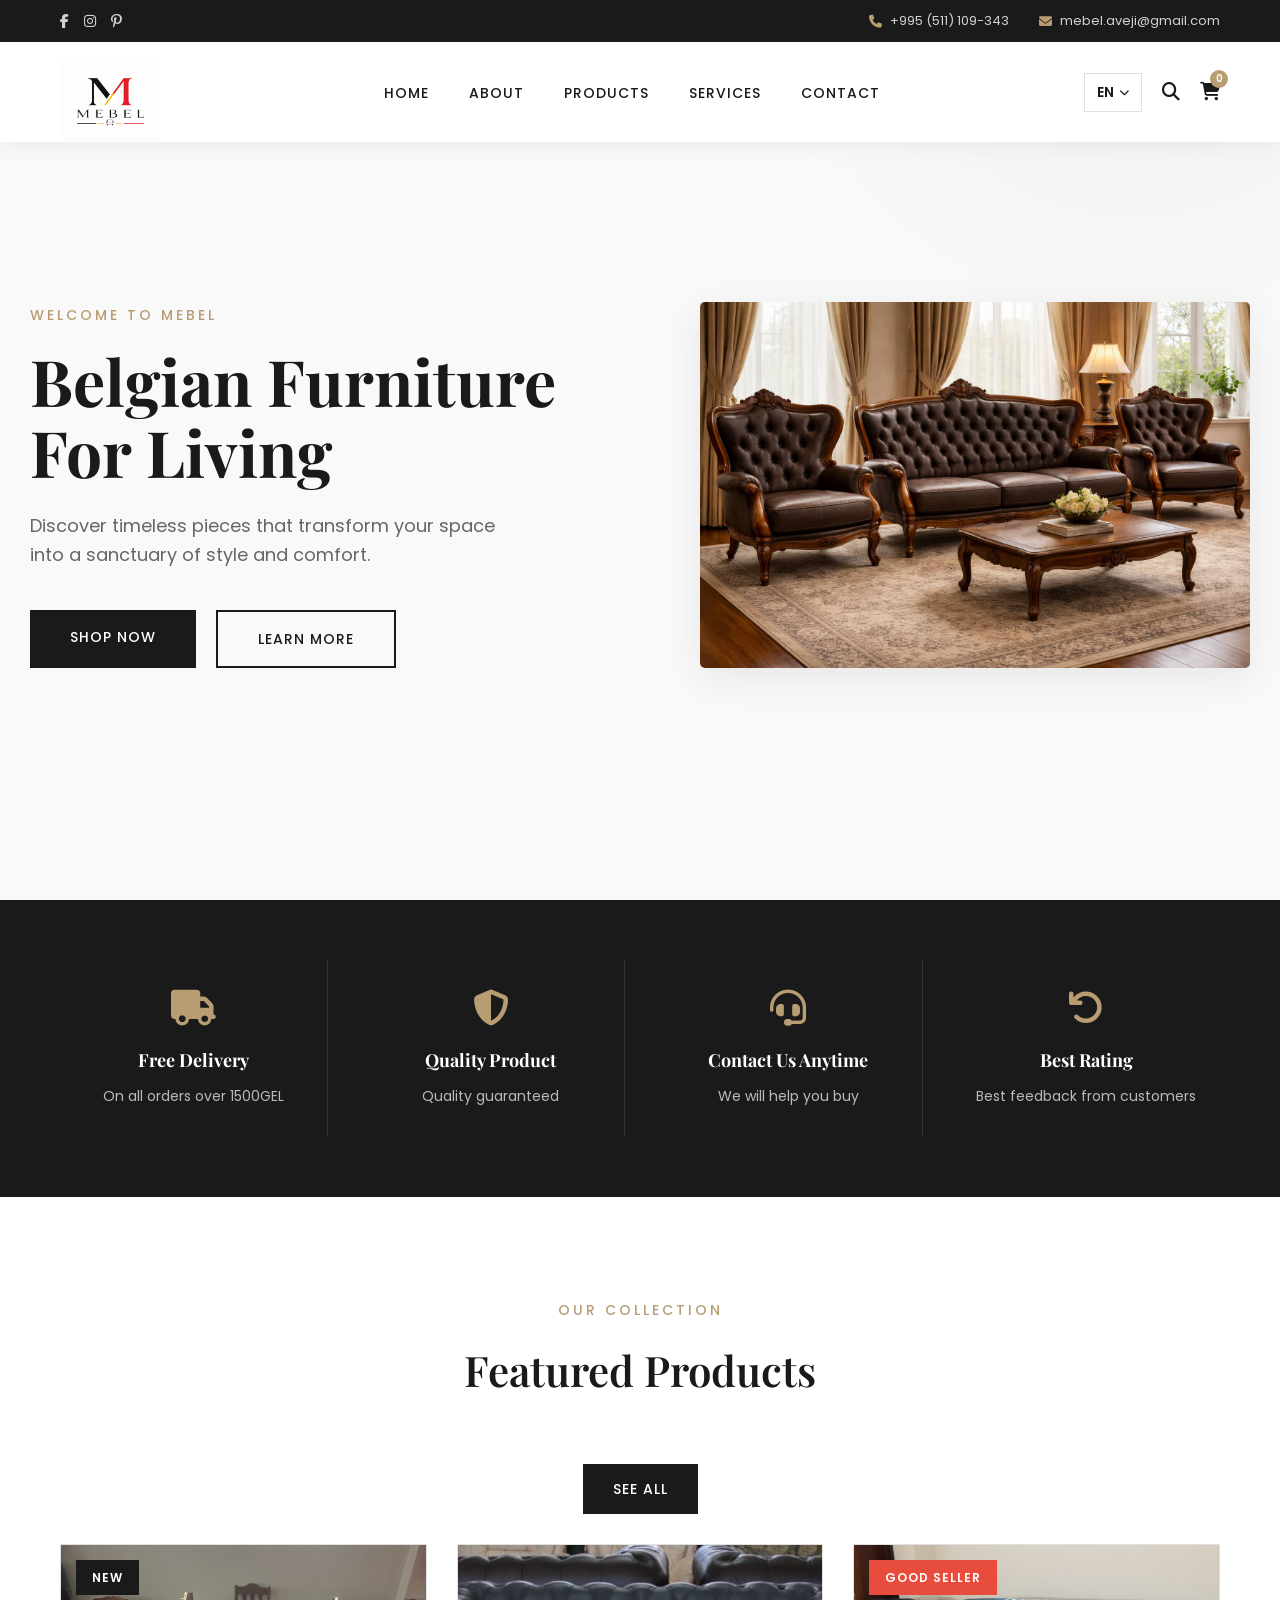
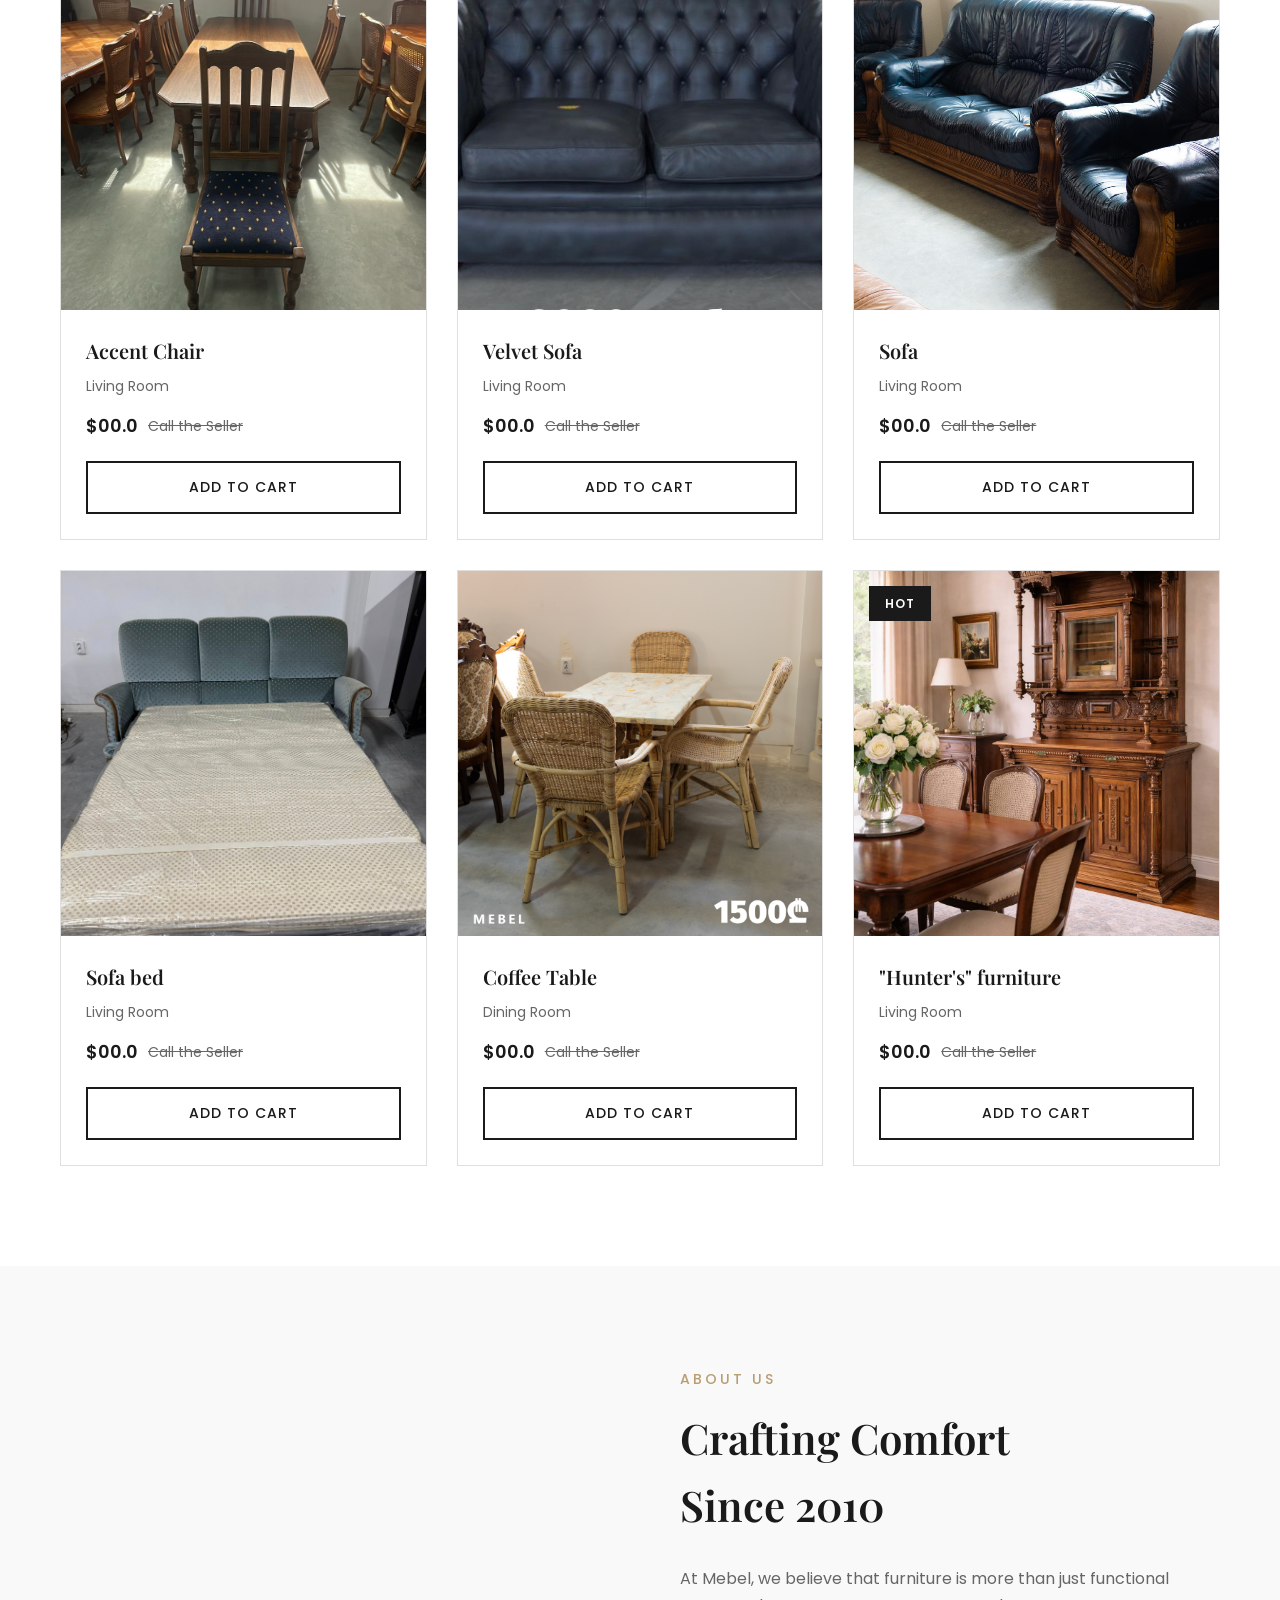
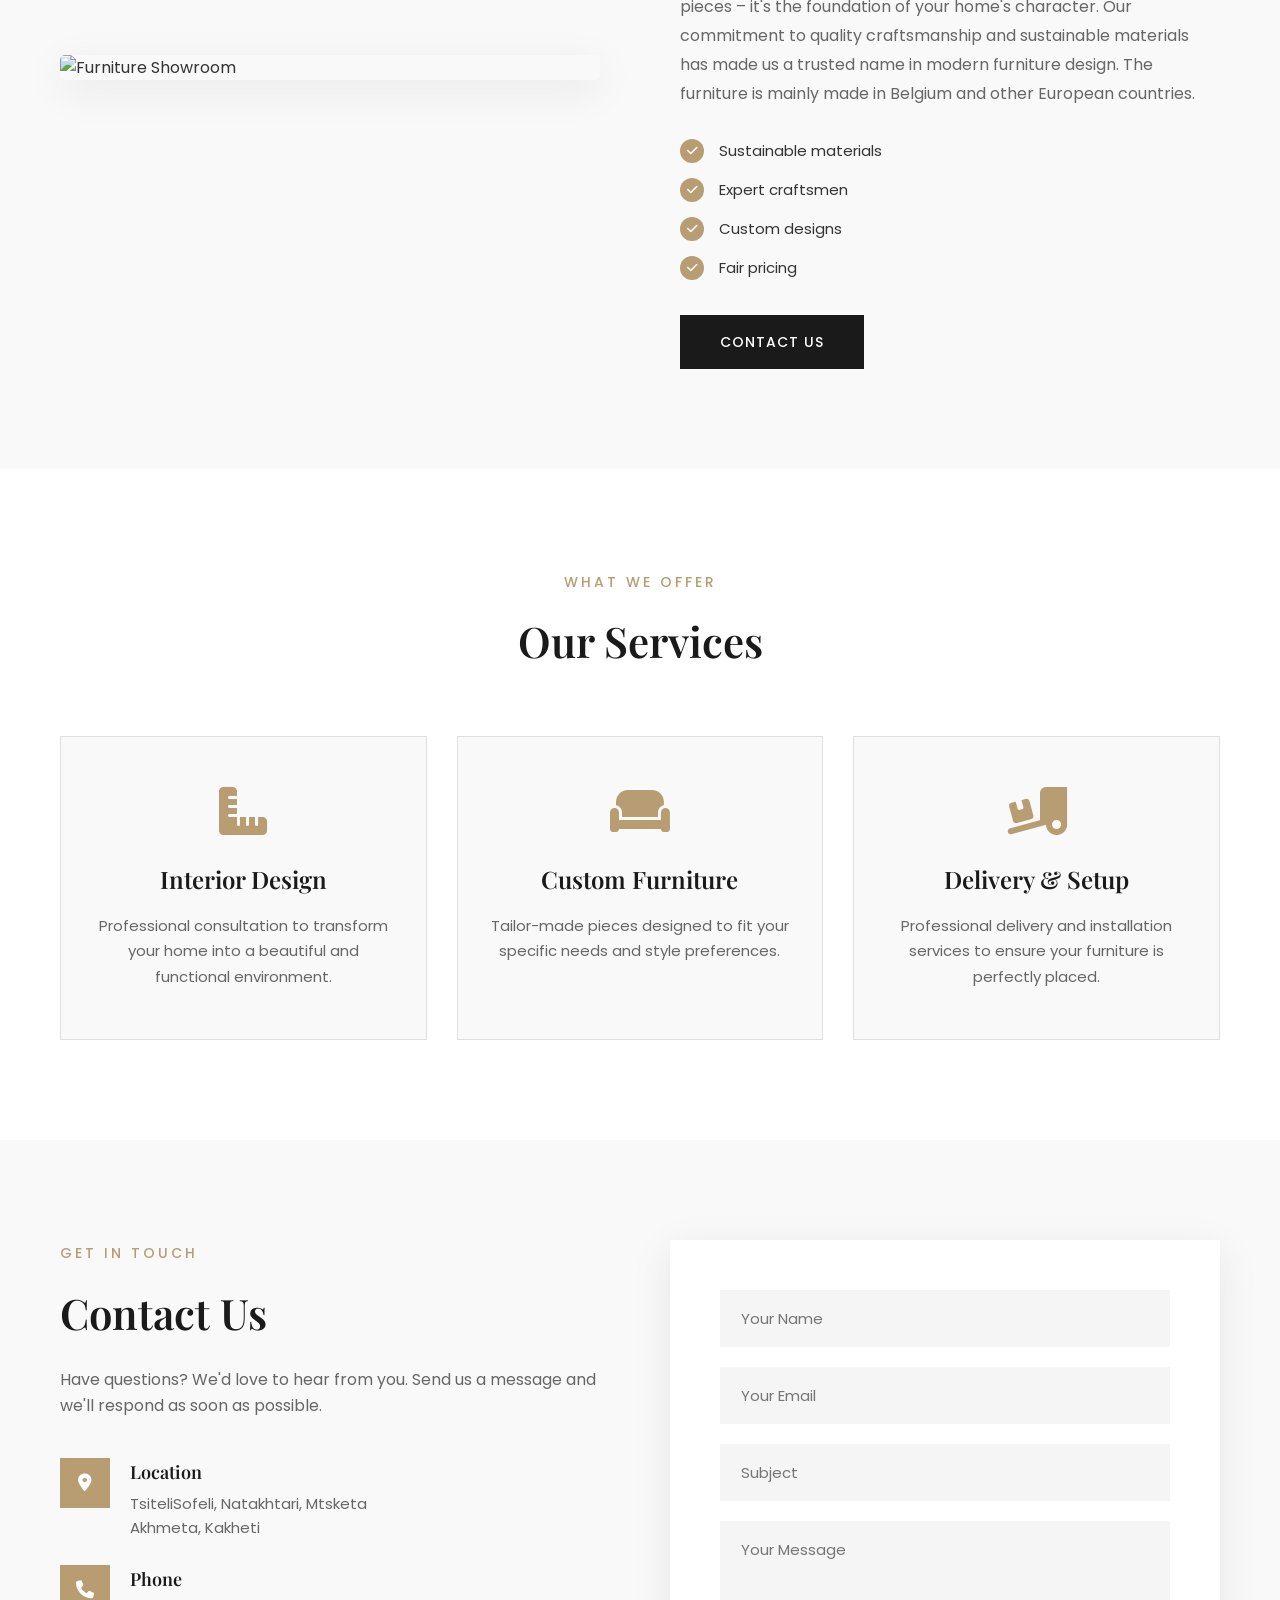
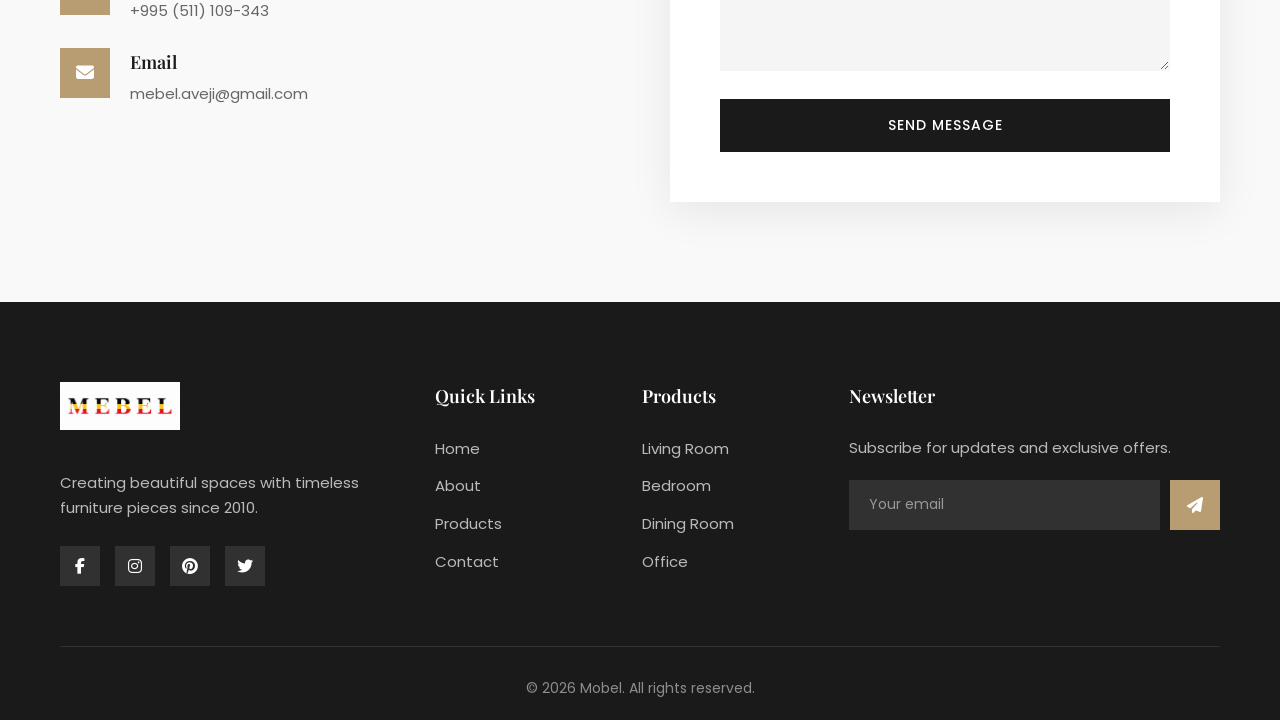
==== commit c5cf6e33: "add admin panel" ====
--- a/index.html
+++ b/index.html
@@ -3,7 +3,13 @@
   <head>
     <meta charset="UTF-8" />
     <meta name="viewport" content="width=device-width, initial-scale=1.0" />
-    <title>Mebel - Modern Furniture</title>
+    <title>Mebel - European Furniture</title>
+    <link
+      rel="icon"
+      href="./photo/141.png"
+      sizes="512x512"
+      type="image/png"
+    />
     <link rel="stylesheet" href="css/style.css" />
     <link rel="preconnect" href="https://fonts.googleapis.com" />
     <link rel="preconnect" href="https://fonts.gstatic.com" crossorigin />
@@ -84,7 +90,7 @@
     <!-- Hero Section -->
     <section id="home" class="hero">
       <div class="hero-content">
-        <span class="hero-subtitle">Welcome to Mobel</span>
+        <span class="hero-subtitle">Welcome to Mebel</span>
         <h1 class="hero-title">Belgian Furniture<br />For Living</h1>
         <p class="hero-text">
           Discover timeless pieces that transform your space into a sanctuary of
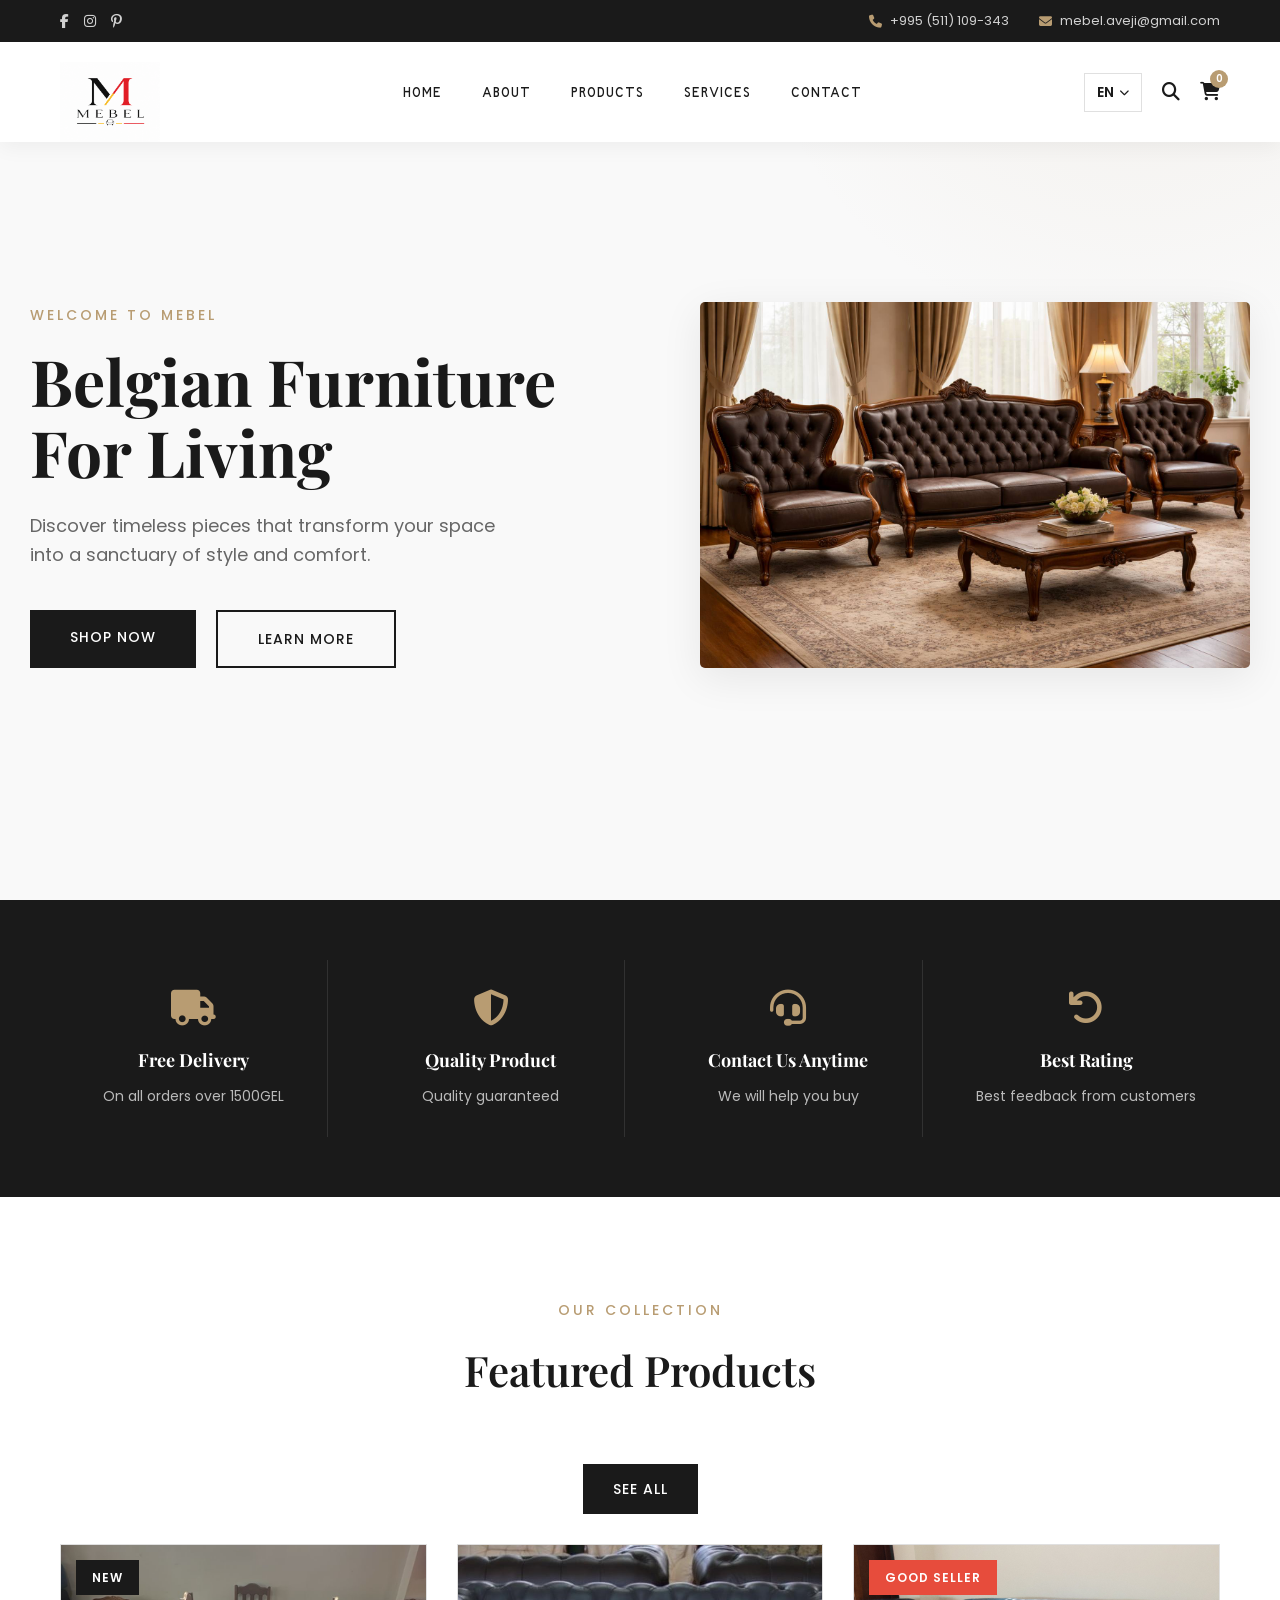
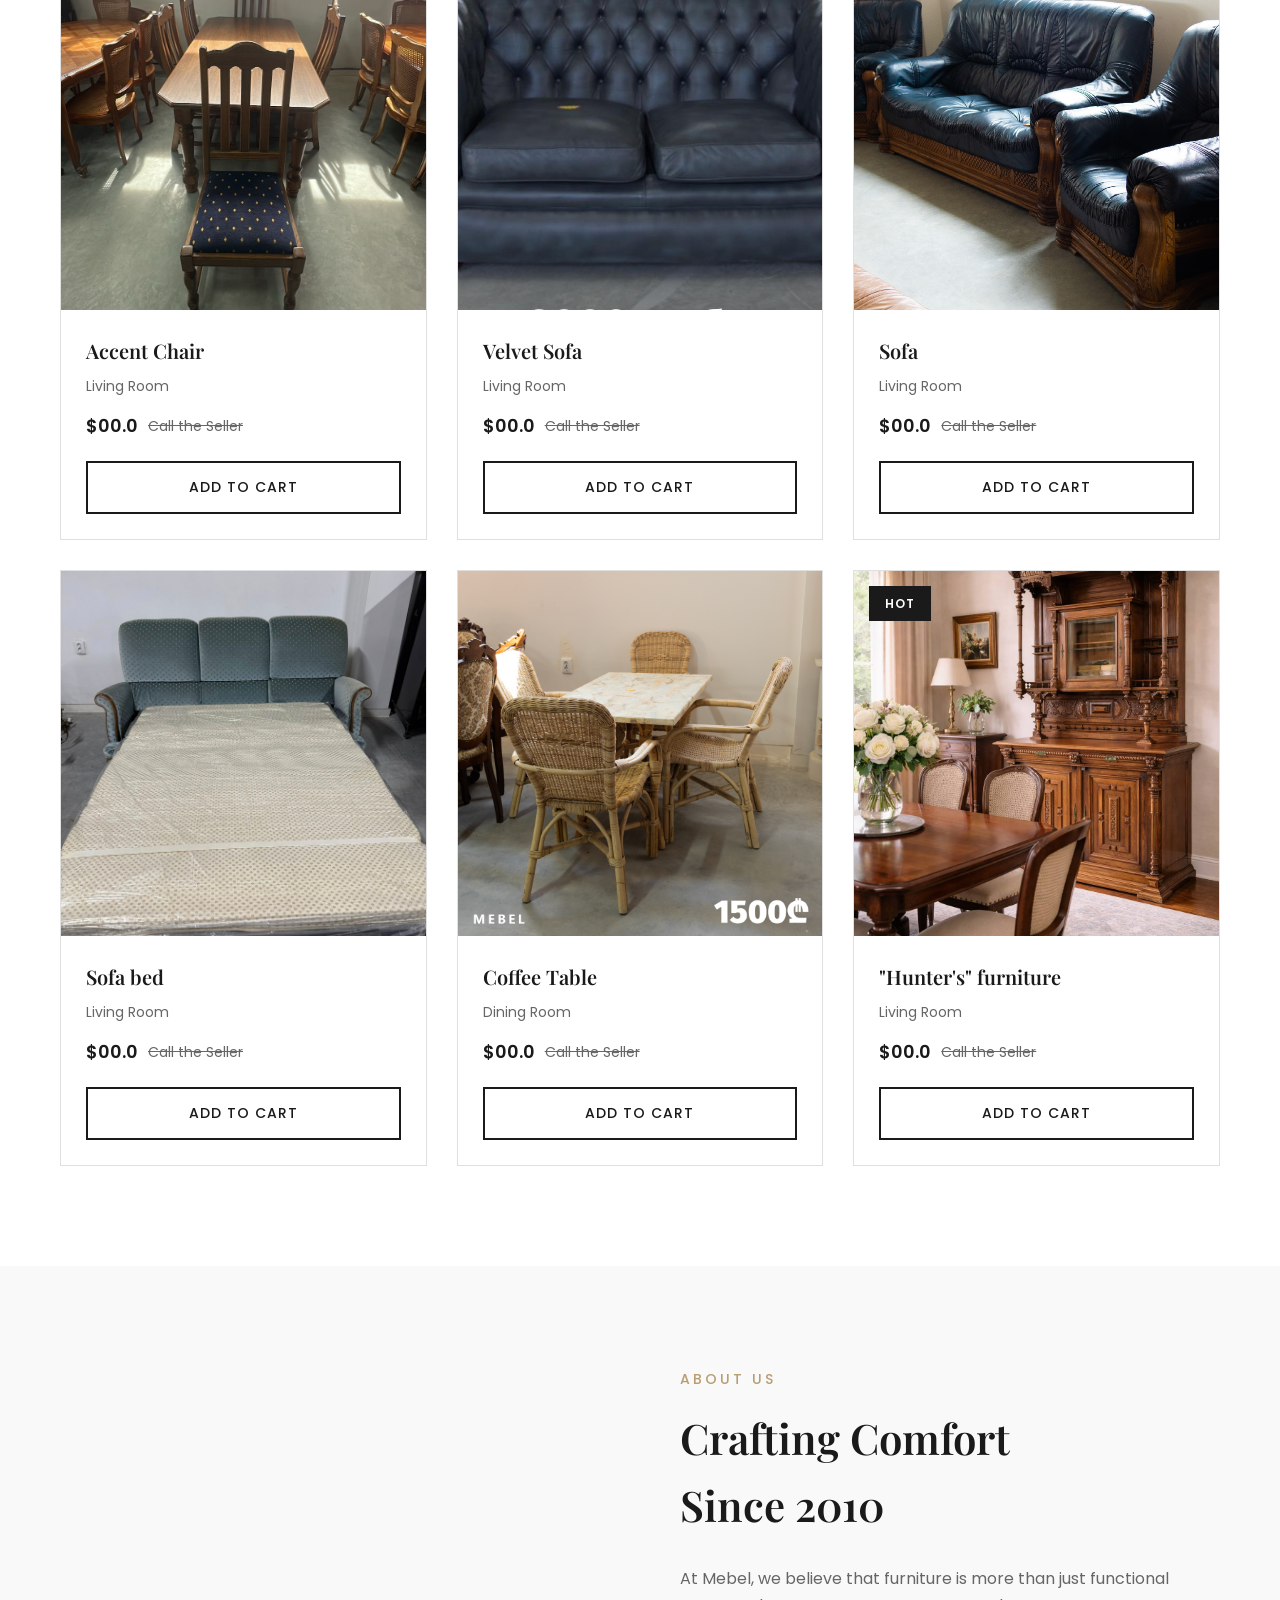
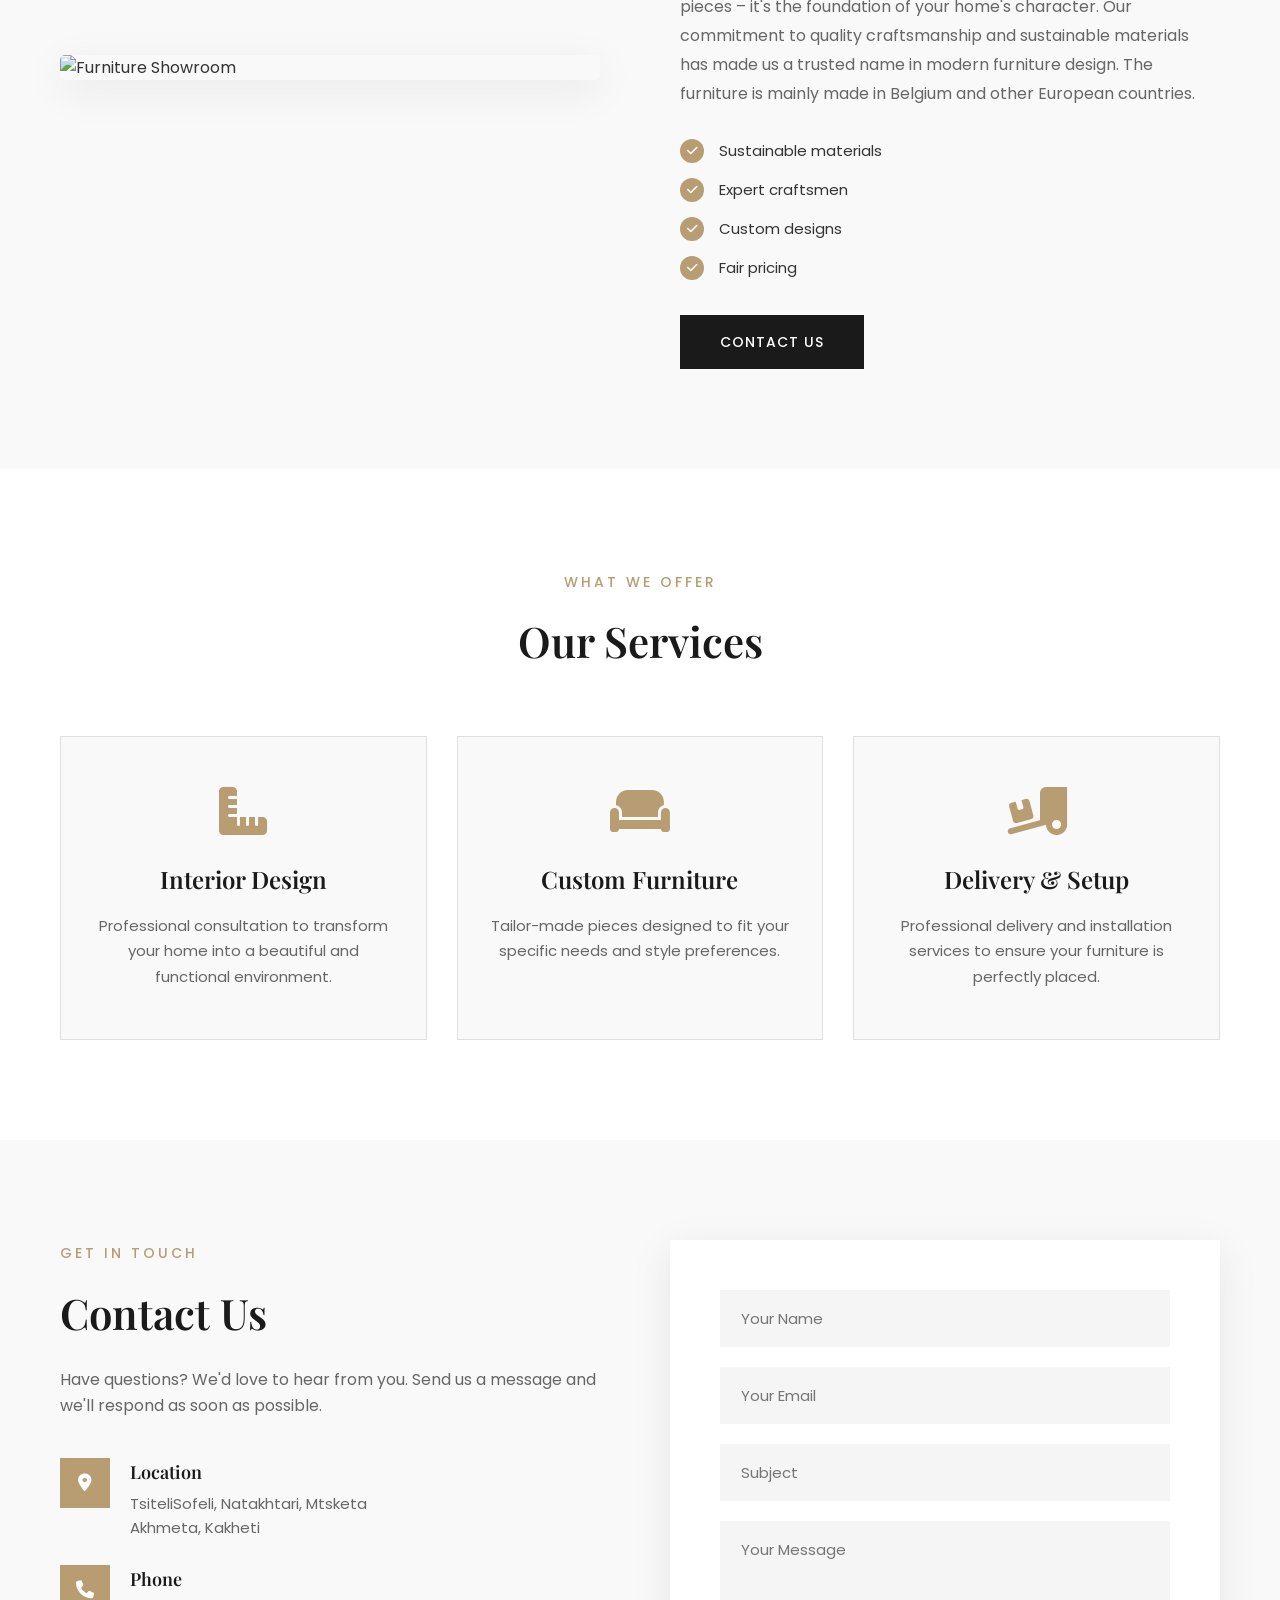
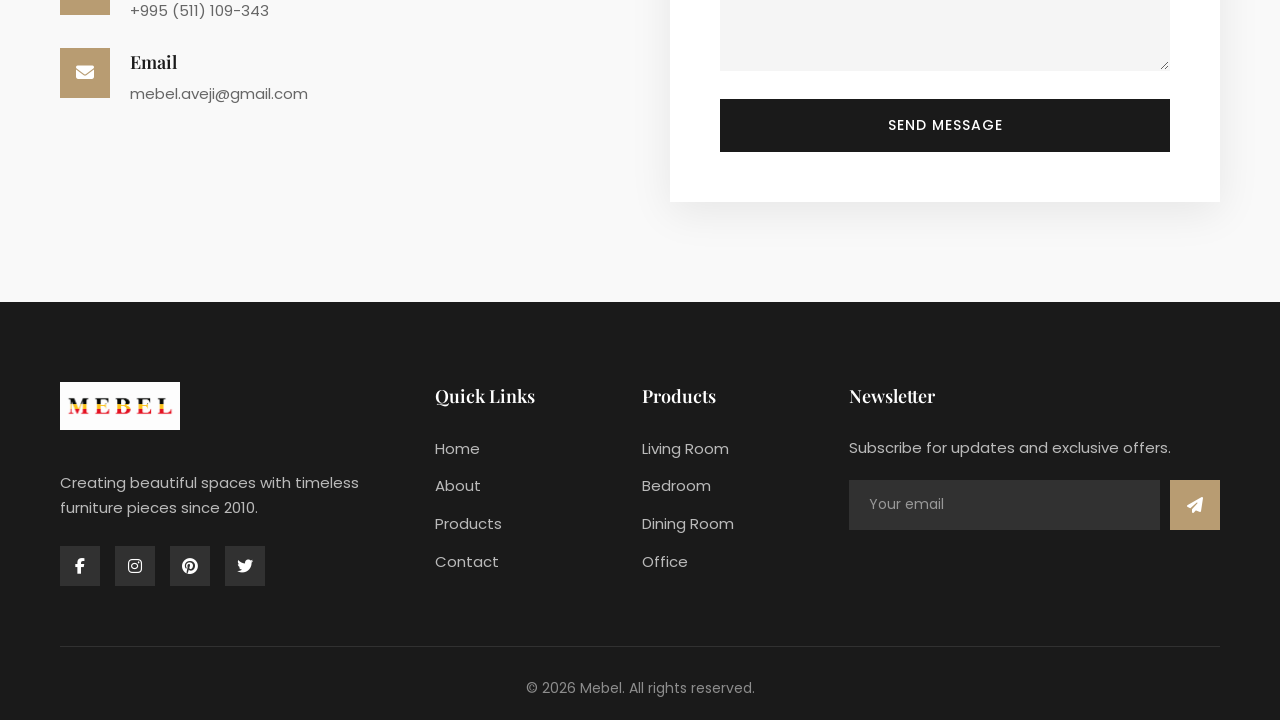
==== commit 4c2a5f1f: "change text" ====
--- a/index.html
+++ b/index.html
@@ -423,7 +423,7 @@
           </div>
         </div>
         <div class="footer-bottom">
-          <p>&copy; 2026 Mobel. All rights reserved.</p>
+          <p>&copy; 2026 Mebel. All rights reserved.</p>
         </div>
       </div>
     </footer>
--- a/css/style.css
+++ b/css/style.css
@@ -213,6 +213,15 @@
   width: 100%;
 }
 
+html[lang="ka"] .nav-menu {
+  gap: 30px;
+}
+
+html[lang="ka"] .nav-link {
+  letter-spacing: 0.6px;
+  text-transform: uppercase;
+}
+
 .nav-icons {
   display: flex;
   align-items: center;
@@ -352,6 +361,7 @@
   font-size: 14px;
   font-weight: 500;
   color: var(--primary-color);
+  font-family: kartuli;
   text-transform: uppercase;
   letter-spacing: 1px;
   position: relative;
@@ -474,6 +484,7 @@
   color: var(--text-light);
   margin-bottom: 40px;
   max-width: 500px;
+  
 }
 
 .hero-buttons {
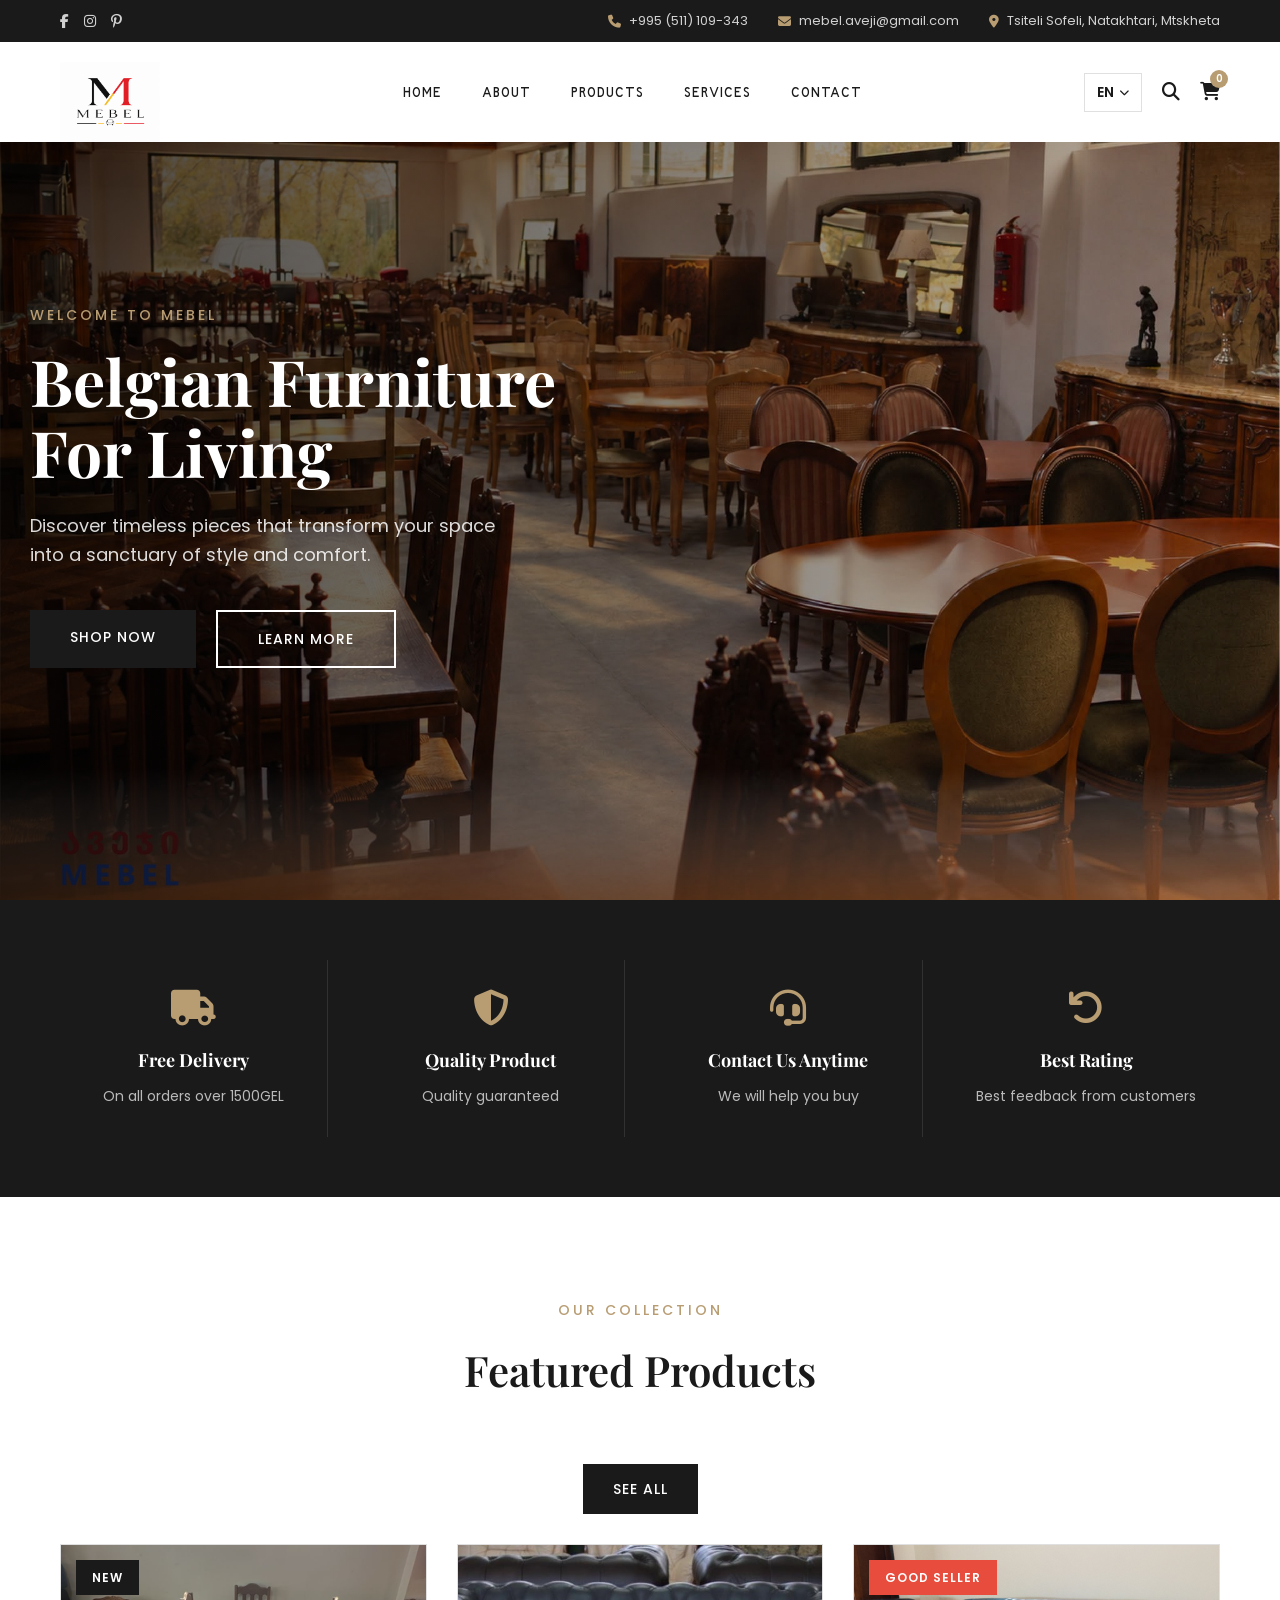
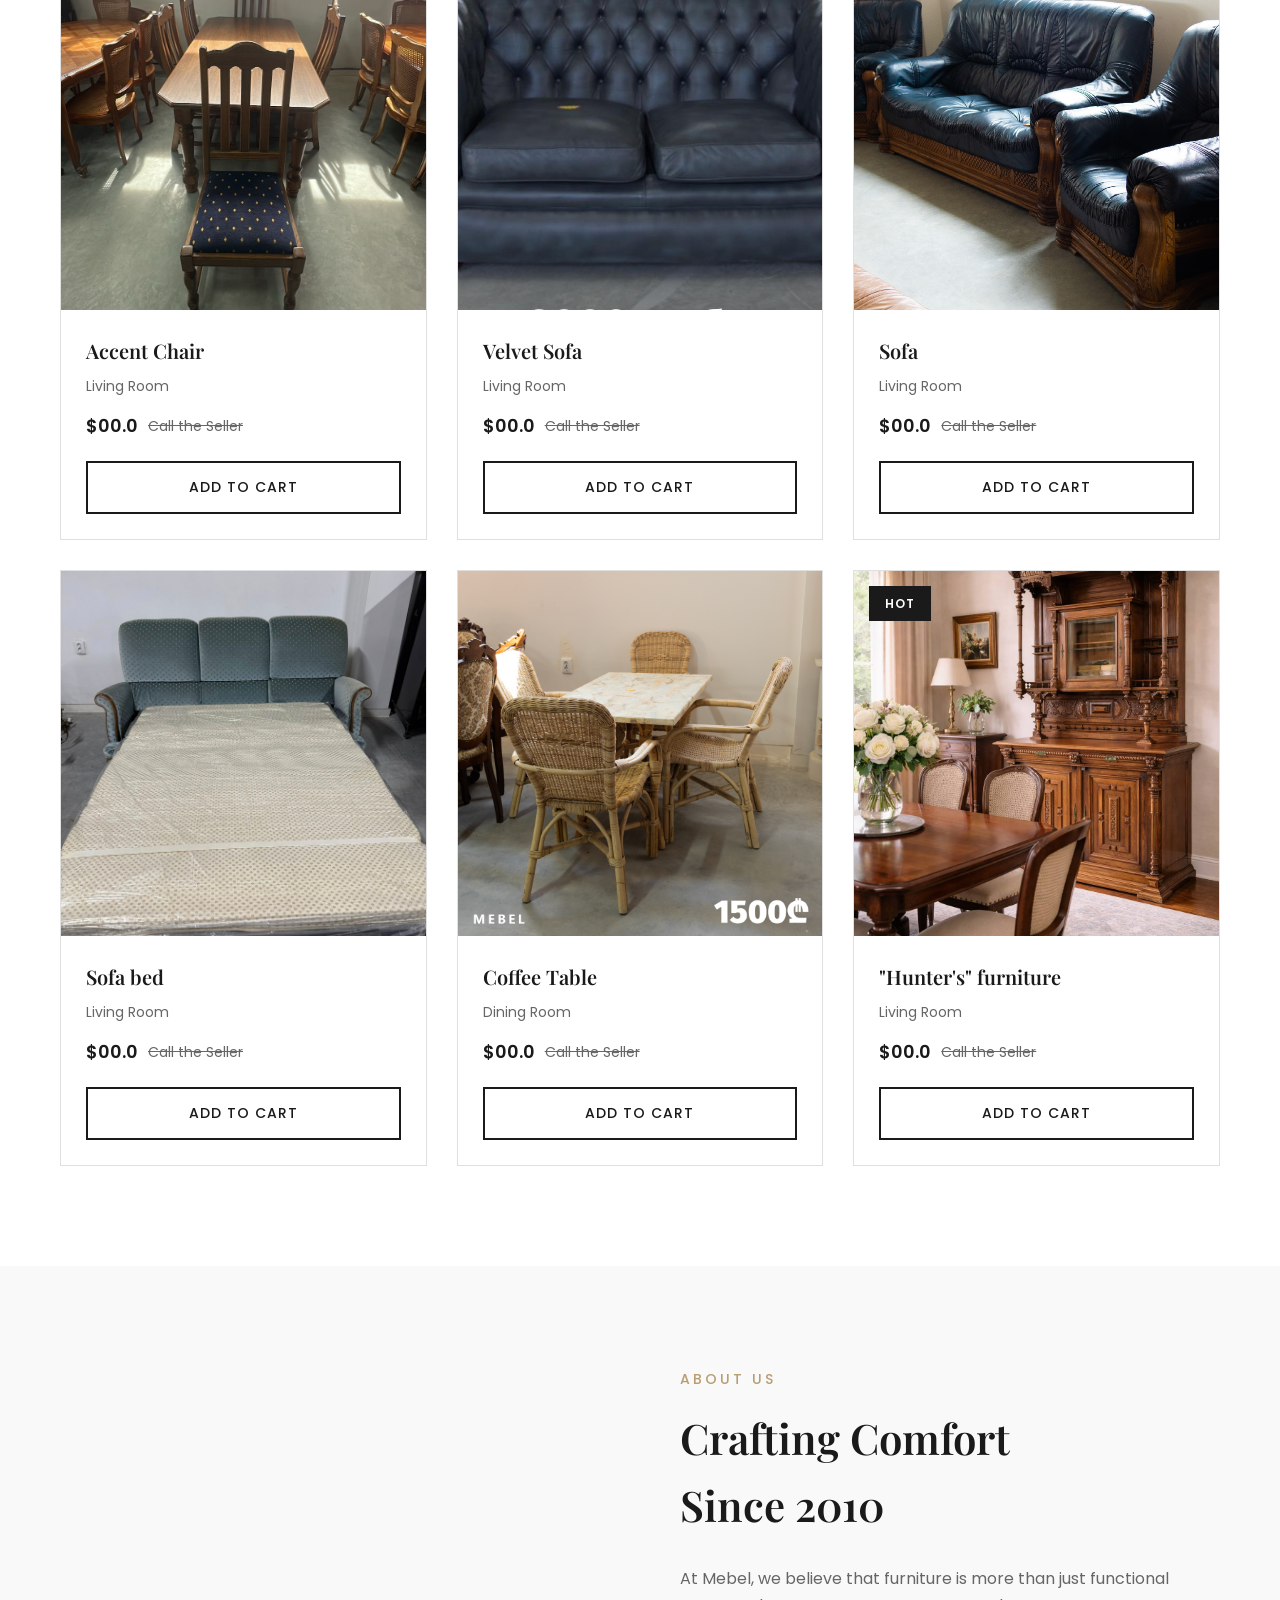
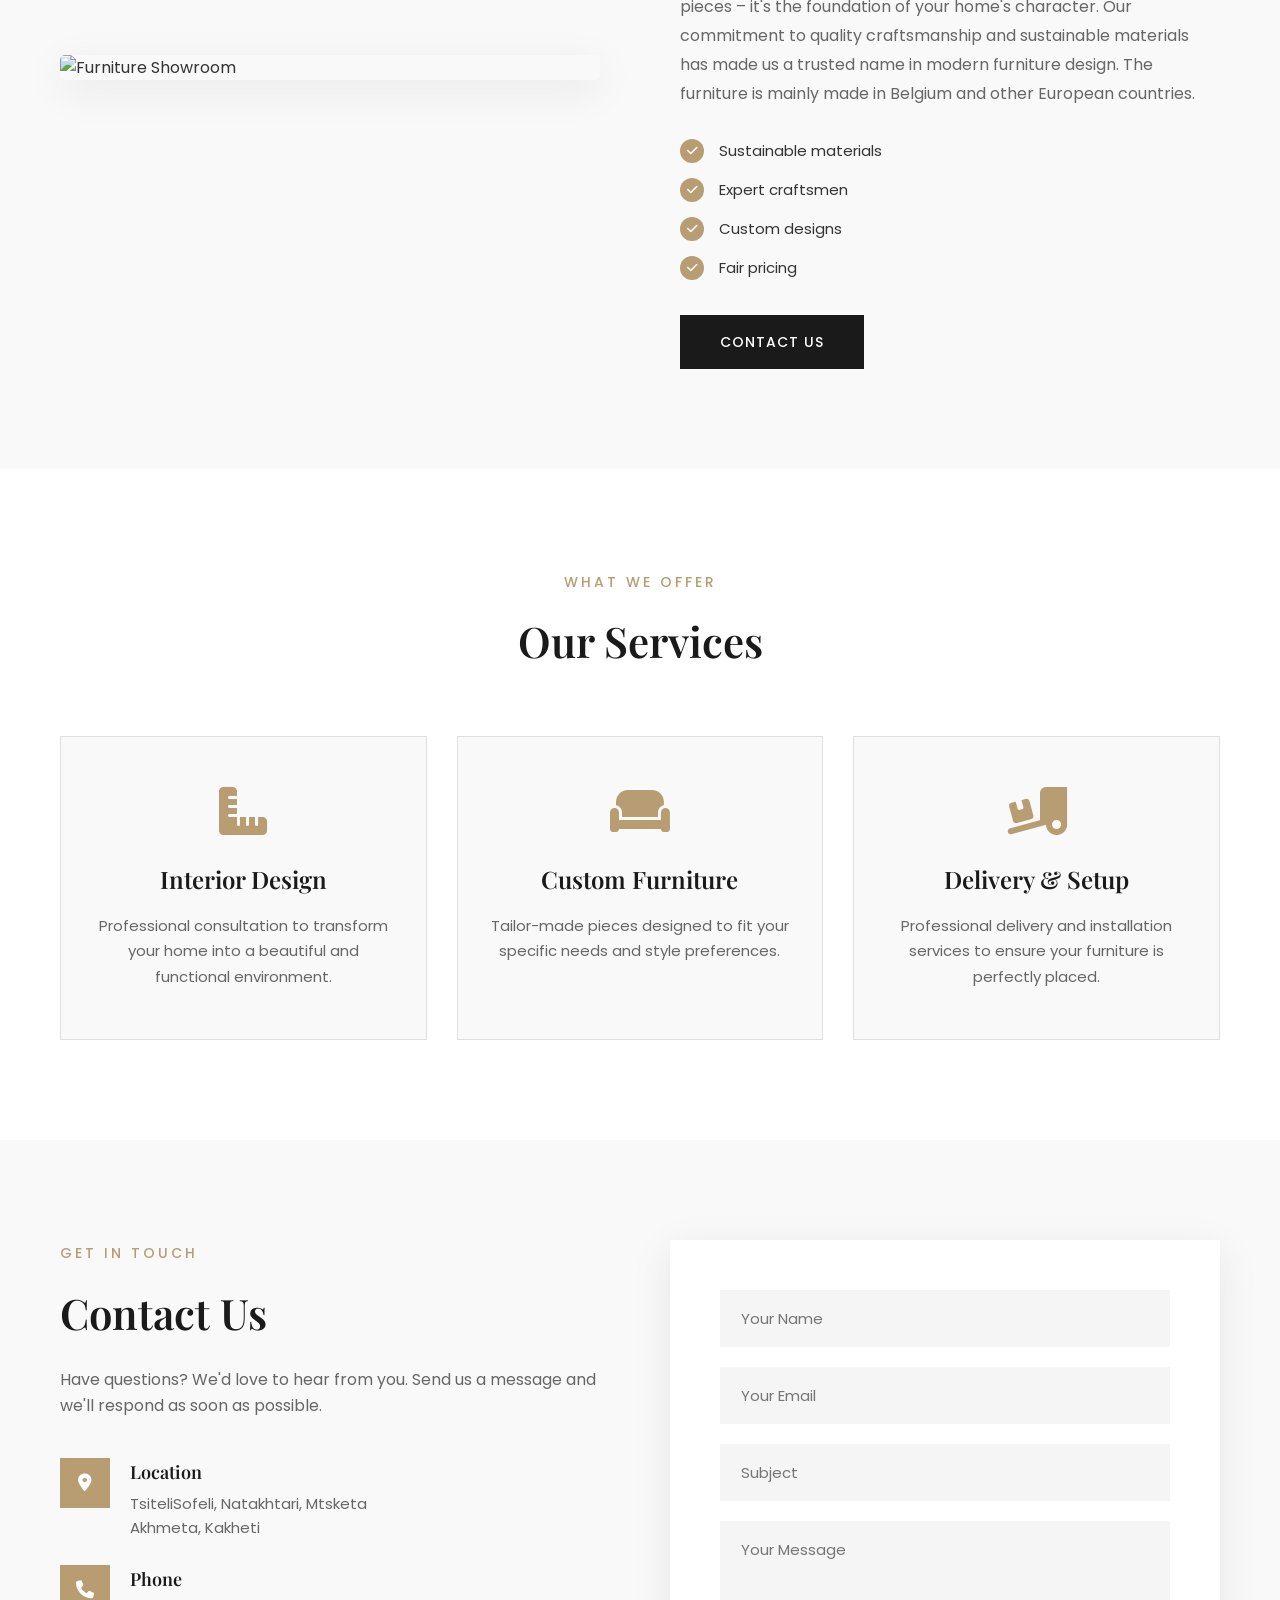
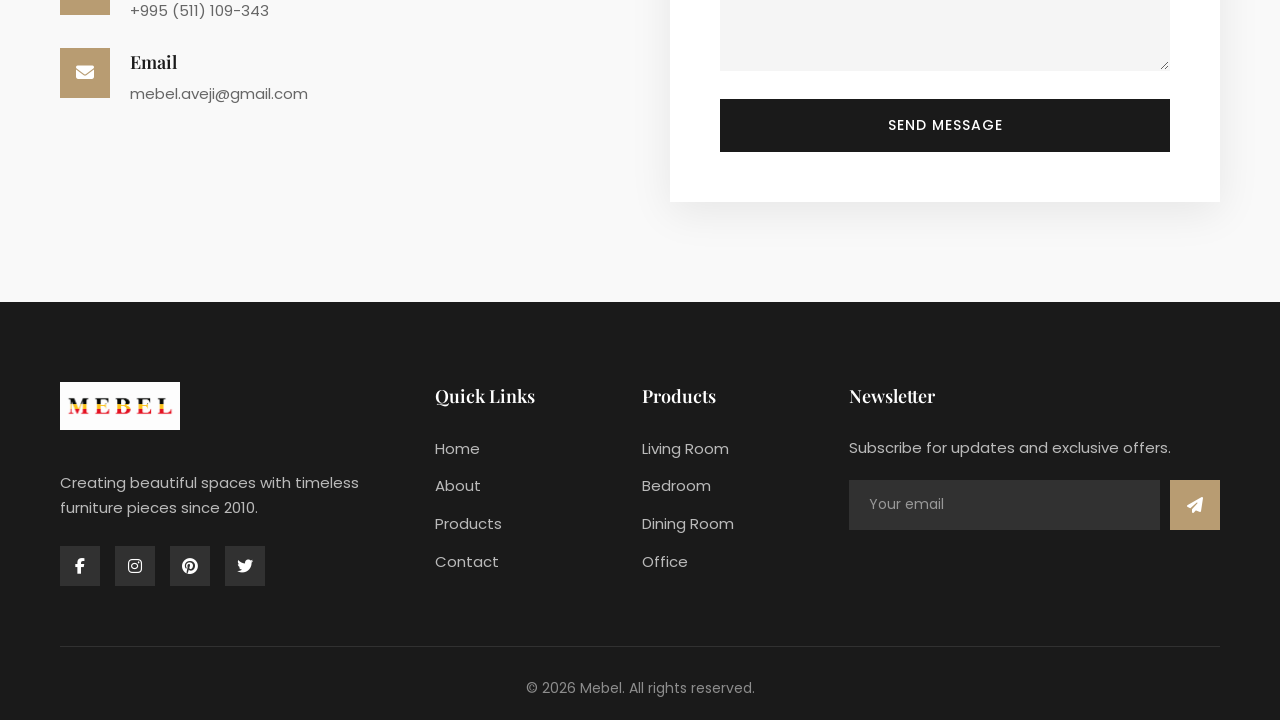
==== commit 61f75c53: "became problem" ====
--- a/index.html
+++ b/index.html
@@ -43,6 +43,14 @@
             <div class="header-contact">
               <span><i class="fas fa-phone"></i> +995 (511) 109-343</span>
               <span><i class="fas fa-envelope"></i> mebel.aveji@gmail.com</span>
+              <a
+                href="https://maps.app.goo.gl/x9Q4gSbMCxdSAaRn8"
+                target="_blank"
+                rel="noopener noreferrer"
+                aria-label="View Tsiteli Sofeli, Natakhtari, Mtskheta on Google Maps"
+                ><i class="fas fa-map-marker-alt"></i> Tsiteli Sofeli, Natakhtari,
+                Mtskheta</a
+              >
             </div>
           </div>
         </div>
@@ -101,9 +109,6 @@
           <a href="#about" class="btn btn-secondary">Learn More</a>
         </div>
       </div>
-      <div class="hero-image">
-        <img src="./photo/11.jpg" alt="Modern Sofa" />
-      </div>
     </section>
 
     <!-- Features -->
--- a/css/style.css
+++ b/css/style.css
@@ -153,12 +153,17 @@
   gap: 30px;
 }
 
-.header-contact span {
+.header-contact span,
+.header-contact a {
   font-size: 13px;
   color: rgba(255, 255, 255, 0.8);
   display: flex;
   align-items: center;
   gap: 8px;
+}
+
+.header-contact a:hover {
+  color: var(--secondary-color);
 }
 
 .header-contact i {
@@ -420,7 +425,7 @@
   display: flex;
   align-items: center;
   padding: 150px 0 80px;
-  background: var(--off-white);
+  background: url("../photo/03.jpg") center / cover no-repeat;
   position: relative;
   overflow: hidden;
 }
@@ -428,16 +433,13 @@
 .hero::before {
   content: "";
   position: absolute;
-  top: -50%;
-  right: -20%;
-  width: 800px;
-  height: 800px;
-  background: radial-gradient(
-    circle,
-    rgba(184, 156, 114, 0.1) 0%,
-    transparent 70%
+  inset: 0;
+  background: linear-gradient(
+    90deg,
+    rgba(0, 0, 0, 0.72) 0%,
+    rgba(0, 0, 0, 0.46) 55%,
+    rgba(0, 0, 0, 0.18) 100%
   );
-  border-radius: 50%;
 }
 
 .hero .container {
@@ -450,6 +452,8 @@
   flex: 1;
   max-width: 600px;
   margin-left: 30px;
+  position: relative;
+  z-index: 1;
 }
 
 .hero-subtitle {
@@ -467,7 +471,7 @@
   font-size: 64px;
   font-weight: 700;
   line-height: 1.1;
-  color: var(--primary-color);
+  color: var(--white);
   margin-bottom: 25px;
 }
 .hero-title_ka {
@@ -475,16 +479,21 @@
   font-size: 64px;
   font-weight: 700;
   line-height: 1.1;
-  color: var(--primary-color);
+  color: var(--white);
   margin-bottom: 25px;
 }
 
 .hero-text {
   font-size: 18px;
-  color: var(--text-light);
+  color: rgba(255, 255, 255, 0.85);
   margin-bottom: 40px;
   max-width: 500px;
   
+}
+
+.hero .btn-secondary {
+  color: var(--white);
+  border-color: var(--white);
 }
 
 .hero-buttons {
@@ -521,20 +530,6 @@
 .btn-secondary:hover {
   background: var(--primary-color);
   color: var(--white);
-}
-
-.hero-image {
-  flex: 1;
-  position: relative;
-  margin-right: 30px;
-}
-
-.hero-image img {
-  width: 100%;
-  max-width: 550px;
-  margin-left: auto;
-  border-radius: 5px;
-  box-shadow: var(--shadow);
 }
 
 /* ========================================
@@ -1153,6 +1148,17 @@
 }
 
 @media (max-width: 768px) {
+  .header-top-content {
+    flex-direction: column;
+    gap: 8px;
+  }
+
+  .header-contact {
+    flex-wrap: wrap;
+    justify-content: center;
+    gap: 8px 16px;
+  }
+
   .nav-menu {
     display: none;
   }
@@ -1200,11 +1206,6 @@
     justify-content: center;
   }
 
-  .hero-image img {
-    max-width: 100%;
-    margin: 0 auto 40px;
-  }
-
   .features-grid {
     grid-template-columns: 1fr;
   }
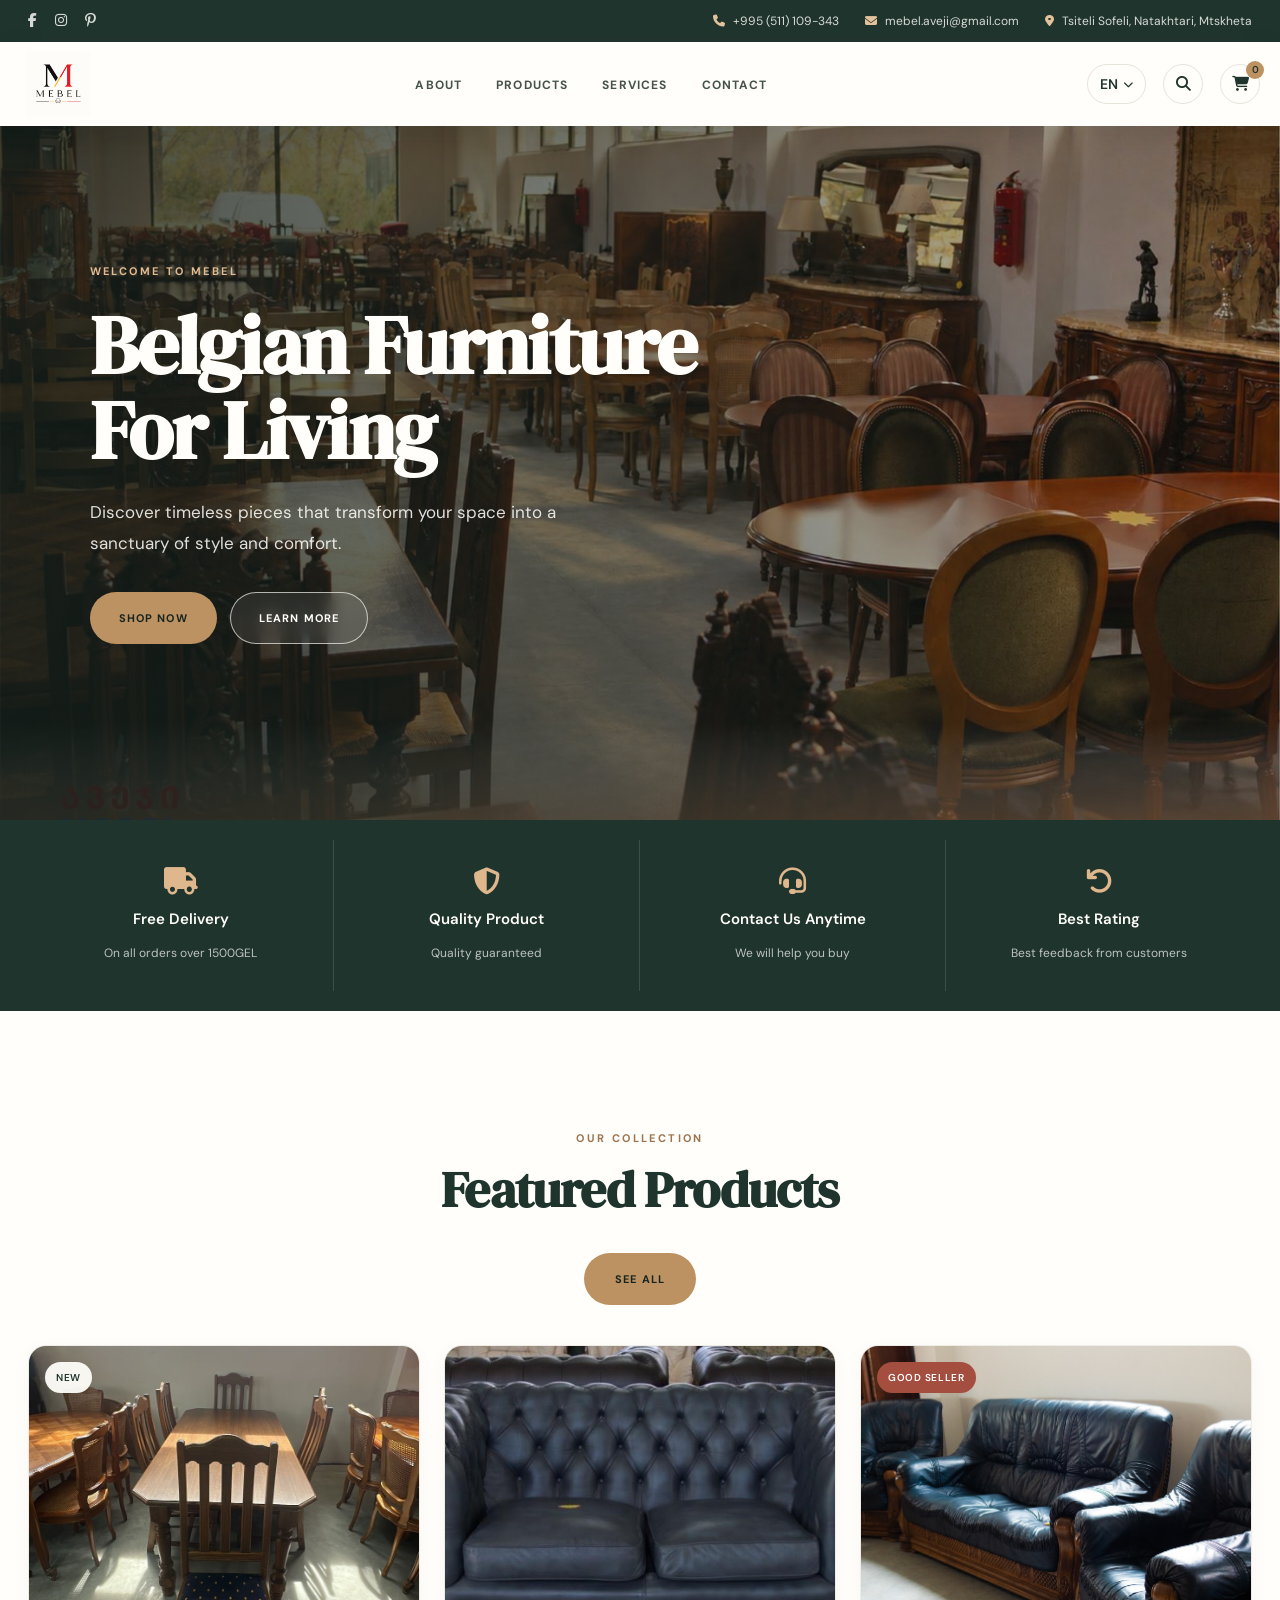
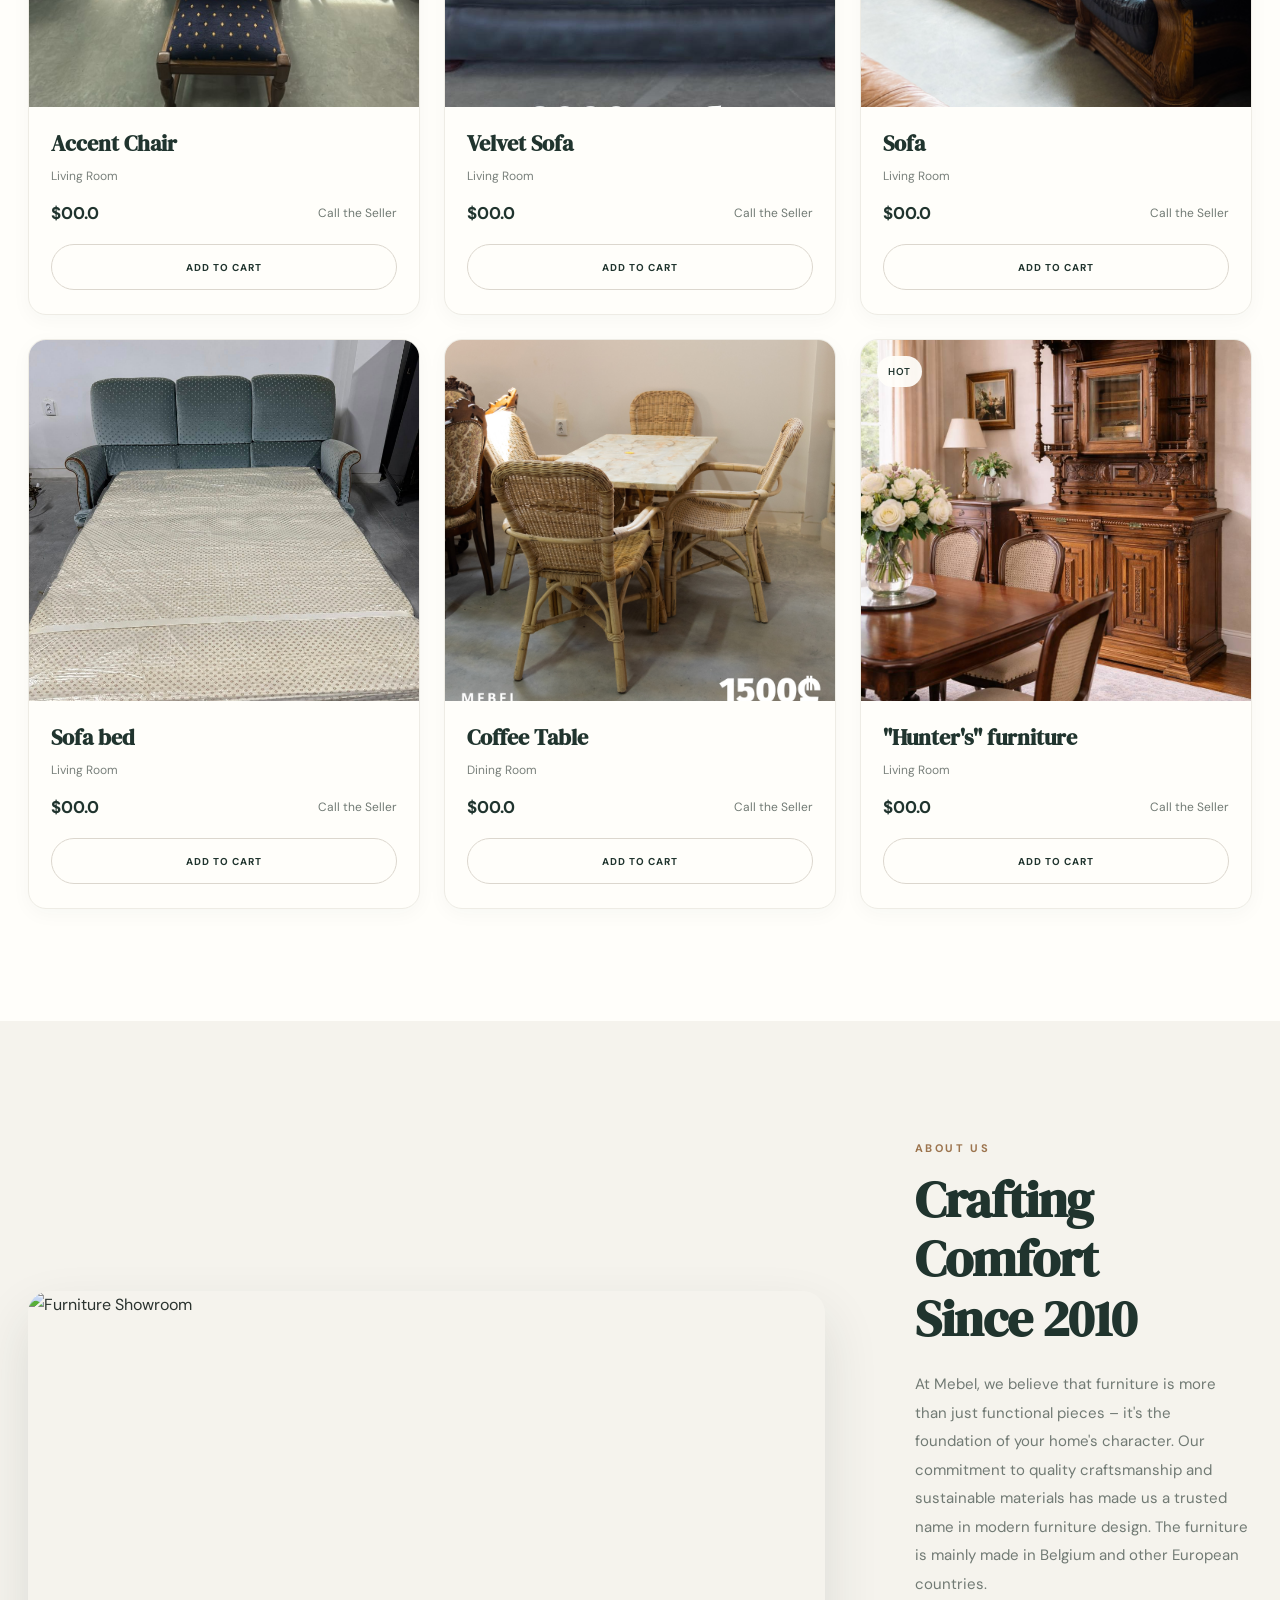
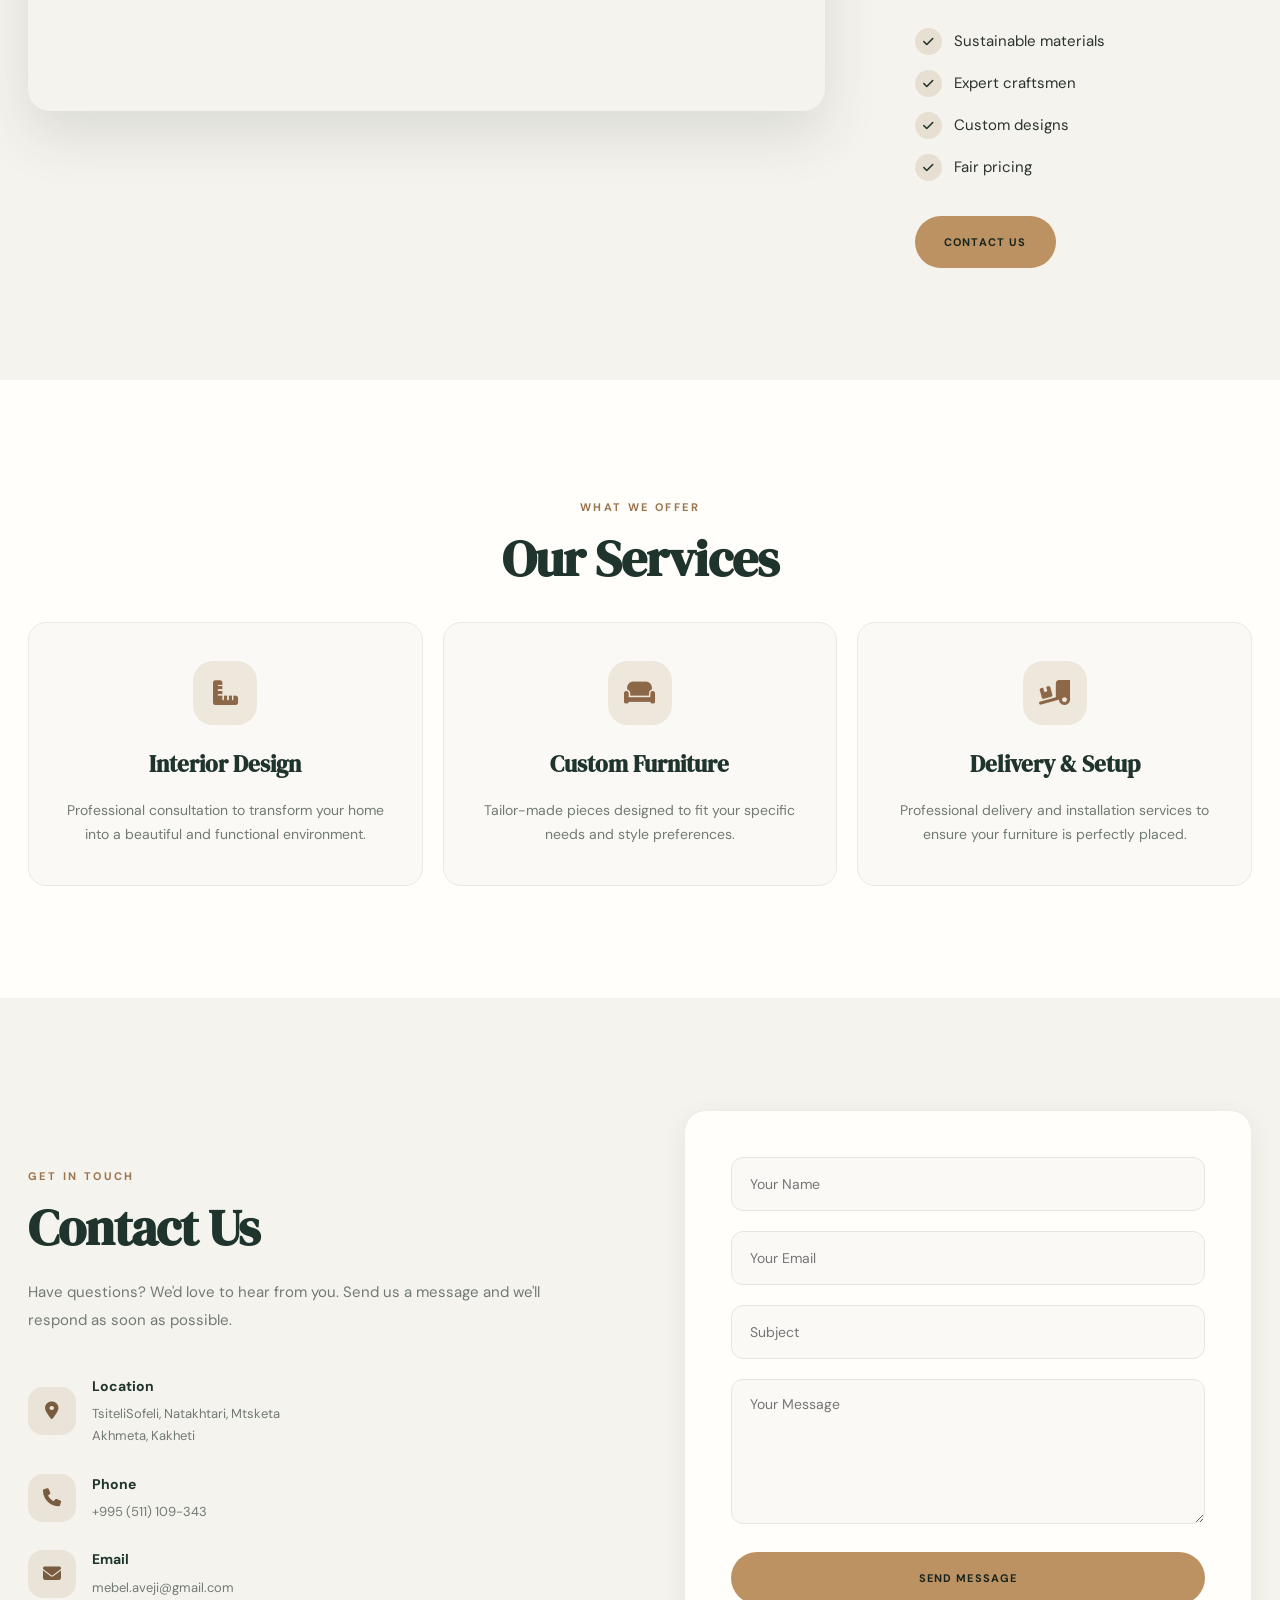
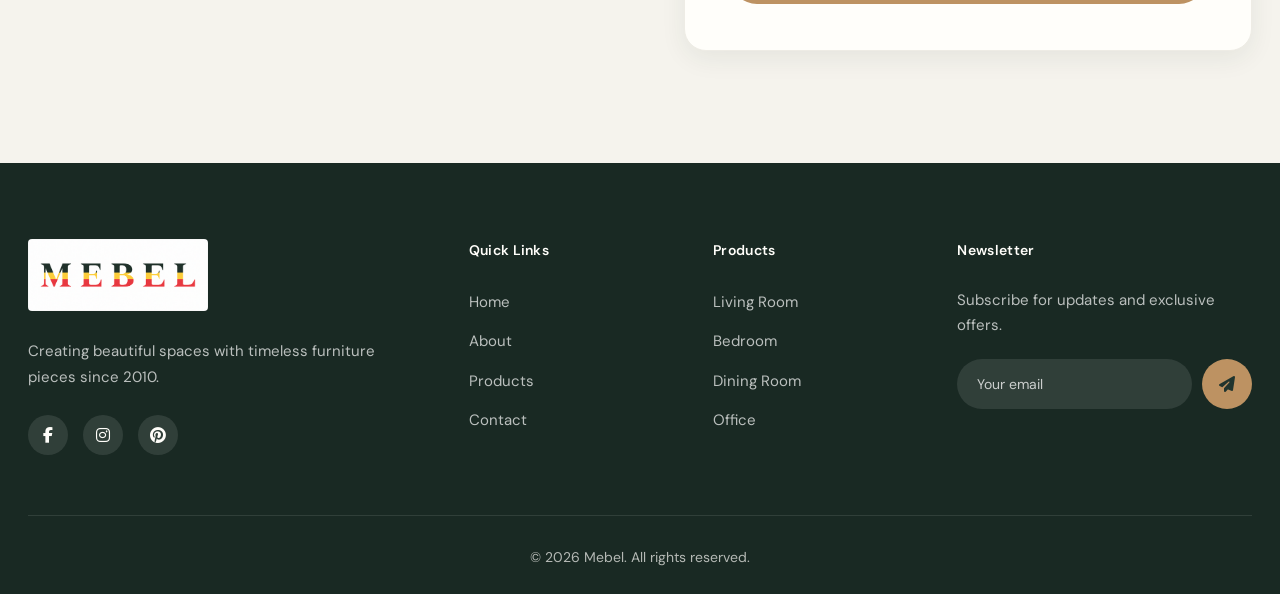
==== commit ad2adc7f: "remake site" ====
--- a/index.html
+++ b/index.html
@@ -4,17 +4,23 @@
     <meta charset="UTF-8" />
     <meta name="viewport" content="width=device-width, initial-scale=1.0" />
     <title>Mebel - European Furniture</title>
+    <meta
+      name="description"
+      content="Discover Belgian and European furniture for your home. Explore Mebel's collection of sofas, chairs, bedroom furniture, and more."
+    />
     <link
       rel="icon"
       href="./photo/141.png"
       sizes="512x512"
       type="image/png"
     />
-    <link rel="stylesheet" href="css/style.css" />
     <link rel="preconnect" href="https://fonts.googleapis.com" />
     <link rel="preconnect" href="https://fonts.gstatic.com" crossorigin />
+    <link rel="preconnect" href="https://cdnjs.cloudflare.com" crossorigin />
+    <link rel="preload" as="image" href="./photo/03.jpg" fetchpriority="high" />
+    <link rel="stylesheet" href="css/style.css" />
     <link
-      href="https://fonts.googleapis.com/css2?family=Playfair+Display:wght@400;500;600;700&family=Poppins:wght@300;400;500;600&display=swap"
+      href="https://fonts.googleapis.com/css2?family=DM+Sans:wght@400;500;600;700&family=DM+Serif+Display&family=Noto+Sans+Georgian:wght@400;500;600;700&display=swap"
       rel="stylesheet"
     />
     <link
@@ -31,13 +37,18 @@
             <div class="header-social">
               <a
                 href="https://www.facebook.com/profile.php?id=61582707971307&locale=mk_MK"
-                ><i class="fab fa-facebook-f"></i
+                aria-label="Mebel on Facebook"
+                ><i class="fab fa-facebook-f" aria-hidden="true"></i
               ></a>
-              <a href="https://www.instagram.com/mebel__avejibelgiidan/"
-                ><i class="fab fa-instagram"></i
+              <a
+                href="https://www.instagram.com/mebel__avejibelgiidan/"
+                aria-label="Mebel on Instagram"
+                ><i class="fab fa-instagram" aria-hidden="true"></i
               ></a>
-              <a href="https://www.pinterest.com/mebel__avejibelgiidan/"
-                ><i class="fab fa-pinterest-p"></i
+              <a
+                href="https://www.pinterest.com/mebel__avejibelgiidan/"
+                aria-label="Mebel on Pinterest"
+                ><i class="fab fa-pinterest-p" aria-hidden="true"></i
               ></a>
             </div>
             <div class="header-contact">
@@ -59,10 +70,14 @@
         <div class="container">
           <nav class="navbar">
             <a href="index.html" class="logo"
-              ><img src="./photo/141.png" alt="mebel" class="logo_image"
+              ><img
+                src="./photo/141.png"
+                alt="Mebel home"
+                class="logo_image"
+                width="512"
+                height="512"
             /></a>
-            <ul class="nav-menu">
-              <li><a href="#home" class="nav-link">Home</a></li>
+            <ul class="nav-menu" id="primary-navigation">
               <li><a href="#about" class="nav-link">About</a></li>
               <li><a href="#products" class="nav-link">Products</a></li>
               <li><a href="#services" class="nav-link">Services</a></li>
@@ -70,24 +85,43 @@
             </ul>
             <div class="nav-icons">
               <div class="lang-switcher">
-                <button class="lang-btn">
+                <button
+                  class="lang-btn"
+                  aria-expanded="false"
+                  aria-controls="language-menu"
+                >
                   <span class="current-lang">EN</span>
-                  <i class="fas fa-chevron-down"></i>
+                  <i class="fas fa-chevron-down" aria-hidden="true"></i>
                 </button>
-                <div class="lang-dropdown">
+                <div class="lang-dropdown" id="language-menu">
                   <a href="index.html" class="lang-option active">English</a>
                   <a href="index-ka.html" class="lang-option">ქართული</a>
                 </div>
               </div>
-              <a href="#" class="search-btn"><i class="fas fa-search"></i></a>
-              <a href="#" class="cart-btn"
-                ><i class="fas fa-shopping-cart"></i
-                ><span class="cart-count">0</span></a
+              <button
+                type="button"
+                class="search-btn"
+                aria-label="Search (coming soon)"
               >
-              <button class="menu-toggle">
-                <span></span>
-                <span></span>
-                <span></span>
+                <i class="fas fa-search" aria-hidden="true"></i>
+              </button>
+              <button
+                type="button"
+                class="cart-btn"
+                aria-label="Shopping cart"
+              >
+                <i class="fas fa-shopping-cart" aria-hidden="true"></i>
+                <span class="cart-count" aria-live="polite">0</span>
+              </button>
+              <button
+                class="menu-toggle"
+                aria-label="Open navigation menu"
+                aria-expanded="false"
+                aria-controls="primary-navigation"
+              >
+                <span aria-hidden="true"></span>
+                <span aria-hidden="true"></span>
+                <span aria-hidden="true"></span>
               </button>
             </div>
           </nav>
@@ -152,7 +186,14 @@
         <div class="products-grid">
           <div class="product-card">
             <div class="product-image">
-              <img src="./photo/2.jpg" alt="Modern Chair" />
+              <img
+                src="./photo/2.jpg"
+                alt="Modern accent chair"
+                width="900"
+                height="1121"
+                loading="lazy"
+                decoding="async"
+              />
               <span class="product-tag">New</span>
             </div>
             <div class="product-info">
@@ -167,7 +208,14 @@
           </div>
           <div class="product-card">
             <div class="product-image">
-              <img src="./photo/10.jpg" alt="Modern Sofa" />
+              <img
+                src="./photo/10.jpg"
+                alt="Modern sofa"
+                width="1206"
+                height="694"
+                loading="lazy"
+                decoding="async"
+              />
             </div>
             <div class="product-info">
               <h3>Velvet Sofa</h3>
@@ -181,7 +229,14 @@
           </div>
           <div class="product-card">
             <div class="product-image">
-              <img src="./photo/4.jpg" alt="Table Lamp" />
+              <img
+                src="./photo/4.jpg"
+                alt="Sofa"
+                width="2000"
+                height="1455"
+                loading="lazy"
+                decoding="async"
+              />
               <span class="product-tag sale">Good seller</span>
             </div>
             <div class="product-info">
@@ -196,7 +251,14 @@
           </div>
           <div class="product-card">
             <div class="product-image">
-              <img src="./photo/sofabed.jpg" alt="Wooden Chair" />
+              <img
+                src="./photo/sofabed.jpg"
+                alt="Sofa bed"
+                width="1536"
+                height="2048"
+                loading="lazy"
+                decoding="async"
+              />
             </div>
             <div class="product-info">
               <h3>Sofa bed</h3>
@@ -210,7 +272,14 @@
           </div>
           <div class="product-card">
             <div class="product-image">
-              <img src="./photo/5.jpg" alt="Coffee Table" />
+              <img
+                src="./photo/5.jpg"
+                alt="Coffee table"
+                width="2048"
+                height="2048"
+                loading="lazy"
+                decoding="async"
+              />
             </div>
             <div class="product-info">
               <h3>Coffee Table</h3>
@@ -224,7 +293,14 @@
           </div>
           <div class="product-card">
             <div class="product-image">
-              <img src="./photo/hunting 2.jpg" alt="Bed Frame" />
+              <img
+                src="./photo/hunting 2.jpg"
+                alt="Hunter's furniture"
+                width="1024"
+                height="1536"
+                loading="lazy"
+                decoding="async"
+              />
               <span class="product-tag">Hot</span>
             </div>
             <div class="product-info">
@@ -249,6 +325,10 @@
             <img
               src="https://images.unsplash.com/photo-1618221195710-dd6b41faaea6?w=600&q=80"
               alt="Furniture Showroom"
+              width="600"
+              height="316"
+              loading="lazy"
+              decoding="async"
             />
           </div>
           <div class="about-content">
@@ -322,13 +402,17 @@
             </p>
             <div class="contact-details">
               <div class="contact-item">
-                <a href="https://maps.app.goo.gl/x9Q4gSbMCxdSAaRn8">
-                  <i class="fas fa-map-marker-alt"></i
+                <a
+                  href="https://maps.app.goo.gl/x9Q4gSbMCxdSAaRn8"
+                  aria-label="View Tsiteli Sofeli, Natakhtari, Mtskheta on Google Maps"
+                >
+                  <i class="fas fa-map-marker-alt" aria-hidden="true"></i
                 ></a>
                 <div>
                   <h4>Location</h4>
                   <p>TsiteliSofeli, Natakhtari, Mtsketa</p>
                   <a href="https://maps.app.goo.gl/8JYou5uGZQyyZ8RQ6"
+                    aria-label="View Akhmeta, Kakheti on Google Maps"
                     ><p>Akhmeta, Kakheti</p></a
                   >
                 </div>
@@ -352,17 +436,28 @@
           <div class="contact-form">
             <form>
               <div class="form-group">
-                <input type="text" placeholder="Your Name" required />
+                <input
+                  type="text"
+                  placeholder="Your Name"
+                  aria-label="Your name"
+                  required
+                />
               </div>
               <div class="form-group">
-                <input type="email" placeholder="Your Email" required />
+                <input
+                  type="email"
+                  placeholder="Your Email"
+                  aria-label="Your email"
+                  required
+                />
               </div>
               <div class="form-group">
-                <input type="text" placeholder="Subject" />
+                <input type="text" placeholder="Subject" aria-label="Subject" />
               </div>
               <div class="form-group">
                 <textarea
                   placeholder="Your Message"
+                  aria-label="Your message"
                   rows="5"
                   required
                 ></textarea>
@@ -381,8 +476,14 @@
       <div class="container">
         <div class="footer-grid">
           <div class="footer-brand">
-            <a href="#" class="logo"
-              ><img src="./photo/143.png" alt="logo"
+            <a href="index.html" class="logo"
+              ><img
+                src="./photo/143.png"
+                alt="Mebel home"
+                width="512"
+                height="205"
+                loading="lazy"
+                decoding="async"
             /></a>
             <p>
               Creating beautiful spaces with timeless furniture pieces since
@@ -391,13 +492,19 @@
             <div class="social-links">
               <a
                 href="https://www.facebook.com/profile.php?id=61582707971307&locale=mk_MK"
-                ><i class="fab fa-facebook-f"></i
+                aria-label="Mebel on Facebook"
+                ><i class="fab fa-facebook-f" aria-hidden="true"></i
               ></a>
-              <a href="https://www.instagram.com/mebel__avejibelgiidan/"
-                ><i class="fab fa-instagram"></i
+              <a
+                href="https://www.instagram.com/mebel__avejibelgiidan/"
+                aria-label="Mebel on Instagram"
+                ><i class="fab fa-instagram" aria-hidden="true"></i
               ></a>
-              <a href="#"><i class="fab fa-pinterest"></i></a>
-              <a href="#"><i class="fab fa-twitter"></i></a>
+              <a
+                href="https://www.pinterest.com/mebel__avejibelgiidan/"
+                aria-label="Mebel on Pinterest"
+                ><i class="fab fa-pinterest" aria-hidden="true"></i
+              ></a>
             </div>
           </div>
           <div class="footer-links">
@@ -412,18 +519,24 @@
           <div class="footer-links">
             <h4>Products</h4>
             <ul>
-              <li><a href="#">Living Room</a></li>
-              <li><a href="#">Bedroom</a></li>
-              <li><a href="#">Dining Room</a></li>
-              <li><a href="#">Office</a></li>
+              <li><a href="products.html">Living Room</a></li>
+              <li><a href="products.html">Bedroom</a></li>
+              <li><a href="products.html">Dining Room</a></li>
+              <li><a href="products.html">Office</a></li>
             </ul>
           </div>
           <div class="footer-links">
             <h4>Newsletter</h4>
             <p>Subscribe for updates and exclusive offers.</p>
             <form class="newsletter-form">
-              <input type="email" placeholder="Your email" />
-              <button type="submit"><i class="fas fa-paper-plane"></i></button>
+              <input
+                type="email"
+                placeholder="Your email"
+                aria-label="Your email for newsletter"
+              />
+              <button type="submit" aria-label="Subscribe to newsletter">
+                <i class="fas fa-paper-plane" aria-hidden="true"></i>
+              </button>
             </form>
           </div>
         </div>
@@ -434,10 +547,19 @@
     </footer>
 
     <!-- Image overlay for click-to-zoom (used by js/main.js) -->
-    <div class="image-overlay" role="dialog" aria-hidden="true">
+    <div
+      class="image-overlay"
+      role="dialog"
+      aria-label="Product image"
+      aria-modal="true"
+      aria-hidden="true"
+      tabindex="-1"
+    >
       <div class="image-overlay-content">
-        <button class="overlay-close" aria-label="Close">&times;</button>
-        <img src="" alt="Enlarged image" />
+        <button class="overlay-close" type="button" aria-label="Close image">
+          &times;
+        </button>
+        <img alt="" />
       </div>
     </div>
 
--- a/css/style.css
+++ b/css/style.css
@@ -4,25 +4,21 @@
 
 /* CSS Variables */
 :root {
-  --primary-color: #1a1a1a;
-  --secondary-color: #b89c72;
-  --accent-color: #d4a574;
-  --text-color: #333333;
-  --text-light: #666666;
-  --white: #ffffff;
-  --off-white: #f9f9f9;
-  --gray-light: #f5f5f5;
-  --gray: #e0e0e0;
-  --border-color: #dddddd;
-  --shadow: 0 10px 40px rgba(0, 0, 0, 0.08);
-  --shadow-sm: 0 5px 20px rgba(0, 0, 0, 0.05);
-  --transition: all 0.3s ease;
-  --font-primary: "Playfair Display", serif;
-  --font-secondary: "Poppins", sans-serif;
-}
-@font-face {
-  font-family: kartuli;
-  src: url(../fonts/bpg_nino_mtavruli_bold.ttf);
+  --primary-color: #20342e;
+  --secondary-color: #bd9262;
+  --accent-color: #d3ac7f;
+  --text-color: #2b332f;
+  --text-light: #717a74;
+  --white: #fffefa;
+  --off-white: #f5f3ed;
+  --gray-light: #f3f1ec;
+  --gray: #e7e4dc;
+  --border-color: #e7e4dc;
+  --shadow: 0 20px 55px rgba(32, 52, 46, 0.1);
+  --shadow-sm: 0 8px 26px rgba(32, 52, 46, 0.07);
+  --transition: 240ms ease;
+  --font-primary: "DM Serif Display", Georgia, serif;
+  --font-secondary: "DM Sans", sans-serif;
 }
 
 /* Reset & Base */
@@ -34,6 +30,12 @@
 
 html {
   scroll-behavior: smooth;
+  scrollbar-width: none;
+  -ms-overflow-style: none;
+}
+
+html::-webkit-scrollbar {
+  display: none;
 }
 
 body {
@@ -65,7 +67,14 @@
   font-family: inherit;
   cursor: pointer;
   border: none;
-  outline: none;
+}
+
+a:focus-visible,
+button:focus-visible,
+input:focus-visible,
+textarea:focus-visible {
+  outline: 3px solid #705832;
+  outline-offset: 3px;
 }
 
 .container {
@@ -89,21 +98,9 @@
     box-shadow 0.3s ease;
 }
 
-.header.hidden {
-  transform: translateY(-100%);
-}
-
 .header-top {
   background: var(--primary-color);
   padding: 10px 0;
-  transition: var(--transition);
-  transform: translateY(0);
-  opacity: 1;
-}
-
-.header-top.hidden {
-  transform: translateY(-100%);
-  opacity: 0;
 }
 
 .header-main {
@@ -233,14 +230,20 @@
   gap: 20px;
 }
 
-.nav-icons a {
+.nav-icons a,
+.nav-icons .search-btn,
+.nav-icons .cart-btn {
   font-size: 18px;
   color: var(--primary-color);
   position: relative;
-}
-
-.nav-icons a:hover {
-  color: var(--secondary-color);
+  padding: 0;
+  background: transparent;
+}
+
+.nav-icons a:hover,
+.nav-icons .search-btn:hover,
+.nav-icons .cart-btn:hover {
+  color: #705832;
 }
 
 .cart-count {
@@ -250,7 +253,7 @@
   width: 18px;
   height: 18px;
   background: var(--secondary-color);
-  color: var(--white);
+  color: var(--primary-color);
   font-size: 10px;
   font-weight: 600;
   border-radius: 50%;
@@ -280,7 +283,7 @@
 
 .lang-btn:hover {
   border-color: var(--secondary-color);
-  color: var(--secondary-color);
+  color: #705832;
 }
 
 .lang-btn .current-lang {
@@ -323,12 +326,12 @@
 
 .lang-option:hover {
   background: var(--gray-light);
-  color: var(--secondary-color);
+  color: #705832;
 }
 
 .lang-option.active {
   background: var(--secondary-color);
-  color: var(--white);
+  color: var(--primary-color);
 }
 
 .menu-toggle {
@@ -366,7 +369,6 @@
   font-size: 14px;
   font-weight: 500;
   color: var(--primary-color);
-  font-family: kartuli;
   text-transform: uppercase;
   letter-spacing: 1px;
   position: relative;
@@ -393,13 +395,19 @@
   gap: 20px;
 }
 
-.nav-icons a {
+.nav-icons a,
+.nav-icons .search-btn,
+.nav-icons .cart-btn {
   font-size: 18px;
   color: var(--primary-color);
-}
-
-.nav-icons a:hover {
-  color: var(--secondary-color);
+  padding: 0;
+  background: transparent;
+}
+
+.nav-icons a:hover,
+.nav-icons .search-btn:hover,
+.nav-icons .cart-btn:hover {
+  color: #705832;
 }
 
 .menu-toggle {
@@ -475,7 +483,6 @@
   margin-bottom: 25px;
 }
 .hero-title_ka {
-  font-family: kartuli;
   font-size: 64px;
   font-weight: 700;
   line-height: 1.1;
@@ -519,6 +526,7 @@
 
 .btn-primary:hover {
   background: var(--secondary-color);
+  color: var(--primary-color);
 }
 
 .btn-secondary {
@@ -596,7 +604,7 @@
   display: inline-block;
   font-size: 14px;
   font-weight: 500;
-  color: var(--secondary-color);
+  color: #705832;
   text-transform: uppercase;
   letter-spacing: 3px;
   margin-bottom: 15px;
@@ -729,11 +737,12 @@
   text-transform: uppercase;
   letter-spacing: 1px;
   background: var(--primary-color);
+  color: var(--primary-color);
+}
+
+.product-tag.sale {
+  background: #b42318;
   color: var(--white);
-}
-
-.product-tag.sale {
-  background: #e74c3c;
 }
 
 .product-info {
@@ -844,7 +853,7 @@
   align-items: center;
   justify-content: center;
   background: var(--secondary-color);
-  color: var(--white);
+  color: var(--primary-color);
   border-radius: 50%;
   font-size: 12px;
 }
@@ -879,7 +888,7 @@
 
 .service-card i {
   font-size: 48px;
-  color: var(--secondary-color);
+  color: #705832;
   margin-bottom: 25px;
 }
 
@@ -941,7 +950,7 @@
   align-items: center;
   justify-content: center;
   background: var(--secondary-color);
-  color: var(--white);
+  color: var(--primary-color);
   font-size: 18px;
   flex-shrink: 0;
 }
@@ -984,7 +993,8 @@
 .form-group input:focus,
 .form-group textarea:focus {
   border-color: var(--secondary-color);
-  outline: none;
+  outline: 2px solid #705832;
+  outline-offset: 1px;
 }
 
 .form-group textarea {
@@ -1090,7 +1100,7 @@
 }
 
 .newsletter-form input::placeholder {
-  color: rgba(255, 255, 255, 0.5);
+  color: rgba(255, 255, 255, 0.75);
 }
 
 .newsletter-form button {
@@ -1100,7 +1110,7 @@
   align-items: center;
   justify-content: center;
   background: var(--secondary-color);
-  color: var(--white);
+  color: var(--primary-color);
   font-size: 16px;
   transition: var(--transition);
 }
@@ -1118,6 +1128,23 @@
 .footer-bottom p {
   font-size: 14px;
   color: rgba(255, 255, 255, 0.5);
+}
+
+.footer a:focus-visible,
+.footer button:focus-visible,
+.footer input:focus-visible {
+  outline-color: var(--white);
+}
+
+@media (prefers-reduced-motion: reduce) {
+  *,
+  *::before,
+  *::after {
+    scroll-behavior: auto !important;
+    transition-duration: 0.01ms !important;
+    animation-duration: 0.01ms !important;
+    animation-iteration-count: 1 !important;
+  }
 }
 
 /* ========================================
@@ -1272,3 +1299,1043 @@
     padding: 18px;
   }
 }
+
+/* Modern furniture storefront */
+body {
+  font-family: var(--font-secondary);
+  font-size: 16px;
+  line-height: 1.7;
+  color: var(--text-color);
+  background: var(--white);
+}
+
+html[lang="ka"] body,
+html[lang="ka"] button,
+html[lang="ka"] input,
+html[lang="ka"] textarea,
+html[lang="ka"] select {
+  font-family: "Noto Sans Georgian", sans-serif;
+}
+
+html[lang="ka"] .nav-link {
+  font-family: "Noto Sans Georgian", sans-serif;
+  font-size: 13px;
+  letter-spacing: 0;
+}
+
+html[lang="ka"] .hero-title,
+html[lang="ka"] .hero-title_ka,
+html[lang="ka"] .section-title,
+html[lang="ka"] .feature-item h3,
+html[lang="ka"] .product-info h3,
+html[lang="ka"] .service-card h3,
+html[lang="ka"] .contact-item h4,
+html[lang="ka"] .footer-links h4 {
+  font-family: "Noto Sans Georgian", sans-serif;
+  font-weight: 600;
+}
+
+.container {
+  max-width: 1320px;
+  padding-right: 28px;
+  padding-left: 28px;
+}
+
+.header {
+  box-shadow: 0 5px 25px rgba(24, 38, 33, 0.06);
+}
+
+.header-top {
+  padding: 9px 0;
+  background: var(--primary-color);
+}
+
+.header-social {
+  gap: 18px;
+}
+
+.header-social a,
+.header-contact span,
+.header-contact a {
+  color: rgba(255, 254, 250, 0.82);
+}
+
+.header-social a:hover,
+.header-contact a:hover {
+  color: #e4c29b;
+}
+
+.header-contact {
+  gap: 26px;
+}
+
+.header-contact span,
+.header-contact a {
+  font-size: 12px;
+}
+
+.header-contact i {
+  color: #e4c29b;
+}
+
+.header-main {
+  background: rgba(255, 254, 250, 0.97);
+}
+
+.header-main .container {
+  padding-top: 8px;
+  padding-bottom: 8px;
+}
+
+.navbar {
+  min-height: 68px;
+}
+
+.logo {
+  width: auto;
+  height: auto;
+  flex: 0 0 auto;
+}
+
+.logo_image,
+.navbar .logo img {
+  width: 76px;
+  height: 66px;
+  object-fit: contain;
+  mix-blend-mode: multiply;
+}
+
+.nav-menu {
+  align-items: center;
+  gap: 34px;
+}
+
+.nav-link {
+  font-family: var(--font-secondary);
+  font-size: 12px;
+  font-weight: 700;
+  letter-spacing: 1.15px;
+  color: #46534c;
+}
+
+.nav-link::after {
+  bottom: -8px;
+  height: 2px;
+  background: var(--secondary-color);
+}
+
+.nav-icons {
+  gap: 17px;
+}
+
+.nav-icons a,
+.nav-icons .search-btn,
+.nav-icons .cart-btn {
+  width: 40px;
+  height: 40px;
+  display: inline-flex;
+  align-items: center;
+  justify-content: center;
+  border: 1px solid var(--gray);
+  border-radius: 50%;
+  font-size: 15px;
+  transition:
+    color var(--transition),
+    border-color var(--transition),
+    background var(--transition);
+}
+
+.nav-icons a:hover,
+.nav-icons .search-btn:hover,
+.nav-icons .cart-btn:hover {
+  color: var(--primary-color);
+  border-color: #d5c3aa;
+  background: #f4eee5;
+}
+
+.cart-count {
+  top: -4px;
+  right: -5px;
+  width: 18px;
+  height: 18px;
+  background: var(--secondary-color);
+  color: var(--primary-color);
+  font-size: 10px;
+}
+
+.lang-btn {
+  min-height: 40px;
+  padding: 7px 12px;
+  border-color: var(--gray);
+  border-radius: 999px;
+  font-family: var(--font-secondary);
+}
+
+.lang-dropdown {
+  top: calc(100% + 10px);
+  right: 0;
+  z-index: 1100;
+  width: max-content;
+  min-width: 168px;
+  overflow: hidden;
+  border: 1px solid var(--gray);
+  border-radius: 14px;
+  box-shadow: var(--shadow);
+  background: var(--white);
+}
+
+.nav-icons .lang-dropdown .lang-option {
+  width: 100%;
+  min-height: 46px;
+  height: auto;
+  display: flex;
+  align-items: center;
+  justify-content: flex-start;
+  padding: 11px 16px;
+  border: 0;
+  border-radius: 0;
+  color: var(--text-color);
+  font-family: var(--font-secondary);
+  font-size: 13px;
+  line-height: 1.5;
+  white-space: nowrap;
+}
+
+html[lang="ka"] .nav-icons .lang-dropdown .lang-option {
+  font-family: "Noto Sans Georgian", sans-serif;
+}
+
+.nav-icons .lang-dropdown .lang-option:hover {
+  background: #f4eee5;
+  color: var(--primary-color);
+}
+
+.lang-option.active {
+  background: #f1e8dc;
+  color: var(--primary-color);
+}
+
+.menu-toggle {
+  border-radius: 50%;
+}
+
+.menu-toggle span {
+  border-radius: 10px;
+}
+
+.hero {
+  min-height: min(820px, 100svh);
+  padding: 190px 0 110px;
+  background-position: center 54%;
+}
+
+.hero::before {
+  background:
+    linear-gradient(90deg, rgba(20, 32, 28, 0.78) 0%, rgba(20, 32, 28, 0.57) 48%, rgba(20, 32, 28, 0.2) 100%),
+    linear-gradient(0deg, rgba(20, 32, 28, 0.22), transparent 40%);
+}
+
+.hero-content {
+  max-width: 720px;
+  margin-left: max(7vw, calc((100vw - 1264px) / 2));
+}
+
+.hero-subtitle,
+.section-subtitle {
+  color: #e1bb91;
+  font-size: 11px;
+  font-weight: 700;
+  letter-spacing: 2.4px;
+}
+
+.hero-subtitle {
+  margin-bottom: 22px;
+}
+
+.hero-title,
+.hero-title_ka {
+  max-width: 760px;
+  font-size: clamp(52px, 6.4vw, 88px);
+  line-height: 1.04;
+  letter-spacing: -1.6px;
+  margin-bottom: 24px;
+}
+
+.hero-title_ka {
+  font-size: clamp(44px, 5.2vw, 70px);
+  line-height: 1.28;
+  letter-spacing: 0;
+}
+
+.hero-text {
+  max-width: 520px;
+  color: rgba(255, 254, 250, 0.86);
+  font-size: 17px;
+  line-height: 1.8;
+  margin-bottom: 34px;
+}
+
+.hero-buttons {
+  gap: 13px;
+}
+
+.btn {
+  min-height: 52px;
+  display: inline-flex;
+  align-items: center;
+  justify-content: center;
+  padding: 15px 28px;
+  border: 1px solid transparent;
+  border-radius: 999px;
+  font-family: var(--font-secondary);
+  font-size: 11px;
+  font-weight: 700;
+  letter-spacing: 1.15px;
+  transition:
+    transform var(--transition),
+    color var(--transition),
+    background var(--transition),
+    border-color var(--transition);
+}
+
+.btn:hover {
+  transform: translateY(-2px);
+}
+
+.btn-primary {
+  background: var(--secondary-color);
+  color: #18251f;
+}
+
+.btn-primary:hover {
+  background: #d2ad84;
+  color: #18251f;
+}
+
+.hero .btn-secondary {
+  border-color: rgba(255, 254, 250, 0.65);
+  background: rgba(255, 254, 250, 0.08);
+  color: var(--white);
+  backdrop-filter: blur(8px);
+}
+
+.hero .btn-secondary:hover {
+  border-color: var(--white);
+  background: var(--white);
+  color: var(--primary-color);
+}
+
+.features {
+  padding: 20px 0;
+  background: var(--primary-color);
+}
+
+.features-grid {
+  gap: 0;
+}
+
+.feature-item {
+  padding: 28px 20px;
+  border-right-color: rgba(255, 255, 255, 0.13);
+}
+
+.feature-item i {
+  margin-bottom: 12px;
+  color: #dfb78c;
+  font-size: 27px;
+}
+
+.feature-item h3 {
+  font-family: var(--font-secondary);
+  font-size: 15px;
+  font-weight: 600;
+}
+
+.feature-item p {
+  font-size: 12px;
+}
+
+.products,
+.about,
+.services,
+.contact {
+  padding: 112px 0;
+}
+
+.section-header {
+  max-width: 720px;
+  margin: 0 auto 34px;
+}
+
+.section-subtitle {
+  margin-bottom: 12px;
+  color: #9c744e;
+}
+
+.section-title {
+  font-size: clamp(36px, 4vw, 54px);
+  line-height: 1.16;
+  letter-spacing: -0.8px;
+}
+
+.products-actions {
+  margin-bottom: 40px;
+}
+
+.products-grid {
+  grid-template-columns: repeat(3, minmax(0, 1fr));
+  gap: 24px;
+}
+
+.product-card {
+  overflow: hidden;
+  border: 1px solid #eeece5;
+  border-radius: 18px;
+  background: var(--white);
+  box-shadow: 0 5px 20px rgba(32, 52, 46, 0.035);
+  transition:
+    transform var(--transition),
+    box-shadow var(--transition),
+    border-color var(--transition);
+}
+
+.product-card:hover {
+  transform: translateY(-5px);
+  border-color: #dfd6c9;
+  box-shadow: 0 18px 42px rgba(32, 52, 46, 0.12);
+}
+
+.product-image {
+  aspect-ratio: 1.08;
+  background: #eeece6;
+}
+
+.product-image img {
+  transition: transform 450ms ease;
+}
+
+.product-card:hover .product-image img {
+  transform: scale(1.035);
+}
+
+.product-tag {
+  top: 16px;
+  left: 16px;
+  padding: 7px 11px;
+  border-radius: 999px;
+  background: rgba(255, 254, 250, 0.94);
+  color: var(--primary-color);
+  font-size: 10px;
+  letter-spacing: 0.7px;
+}
+
+.product-tag.sale {
+  background: #a44e3f;
+  color: #fff;
+}
+
+.product-info {
+  padding: 22px 22px 24px;
+}
+
+.product-info h3 {
+  font-family: var(--font-primary);
+  font-size: 22px;
+  line-height: 1.3;
+}
+
+.product-category {
+  margin-bottom: 13px;
+  color: #7a817c;
+  font-size: 12px;
+}
+
+.product-price {
+  min-height: 29px;
+  justify-content: space-between;
+  margin-bottom: 16px;
+}
+
+.price {
+  font-size: 17px;
+  font-weight: 700;
+}
+
+.old-price {
+  font-size: 12px;
+  text-decoration: none;
+}
+
+.btn-add-cart {
+  min-height: 46px;
+  border: 1px solid #dcd7ce;
+  border-radius: 999px;
+  color: var(--primary-color);
+  font-family: var(--font-secondary);
+  font-size: 10px;
+  font-weight: 700;
+  letter-spacing: 1px;
+  transition:
+    color var(--transition),
+    background var(--transition),
+    border-color var(--transition);
+}
+
+.btn-add-cart:hover {
+  border-color: var(--primary-color);
+  background: var(--primary-color);
+  color: var(--white);
+}
+
+.about {
+  background: #f5f3ed;
+}
+
+.about-grid {
+  gap: clamp(42px, 7vw, 96px);
+}
+
+.about-image img {
+  min-height: 420px;
+  object-fit: cover;
+  border-radius: 22px;
+  box-shadow: 0 25px 55px rgba(32, 52, 46, 0.12);
+}
+
+.about-content .section-title {
+  margin-bottom: 22px;
+}
+
+.about-content > p,
+.contact-info > p {
+  font-size: 15px;
+  line-height: 1.9;
+}
+
+.about-features li {
+  gap: 12px;
+}
+
+.about-features li i {
+  width: 27px;
+  height: 27px;
+  flex: 0 0 27px;
+  background: #e7dfd1;
+  color: var(--primary-color);
+}
+
+.services-grid {
+  gap: 20px;
+}
+
+.service-card {
+  padding: 38px 28px;
+  border: 1px solid #ece9e1;
+  border-radius: 18px;
+  background: #faf9f5;
+  transition:
+    transform var(--transition),
+    box-shadow var(--transition),
+    border-color var(--transition);
+}
+
+.service-card:hover {
+  transform: translateY(-5px);
+  border-color: #dfd6c9;
+  box-shadow: var(--shadow-sm);
+}
+
+.service-card i {
+  width: 64px;
+  height: 64px;
+  display: inline-flex;
+  align-items: center;
+  justify-content: center;
+  margin-bottom: 20px;
+  border-radius: 20px;
+  background: #eee7dc;
+  color: #8d6848;
+  font-size: 25px;
+}
+
+.service-card h3 {
+  font-family: var(--font-primary);
+  font-size: 23px;
+}
+
+.service-card p {
+  font-size: 14px;
+}
+
+.contact-grid {
+  gap: clamp(40px, 7vw, 88px);
+  align-items: center;
+}
+
+.contact-item {
+  align-items: center;
+  gap: 16px;
+}
+
+.contact-item i {
+  width: 48px;
+  height: 48px;
+  border-radius: 15px;
+  background: #eae3d8;
+  color: #795b3f;
+}
+
+.contact-item h4 {
+  font-family: var(--font-secondary);
+  font-size: 14px;
+  font-weight: 700;
+}
+
+.contact-item p {
+  font-size: 13px;
+}
+
+.contact-form {
+  padding: clamp(26px, 4vw, 46px);
+  border: 1px solid #eeece5;
+  border-radius: 22px;
+  box-shadow: var(--shadow-sm);
+}
+
+.form-group input,
+.form-group textarea {
+  min-height: 54px;
+  padding: 15px 18px;
+  border: 1px solid #e8e5de;
+  border-radius: 12px;
+  background: #faf9f6;
+  font-family: var(--font-secondary);
+  font-size: 14px;
+}
+
+.form-group textarea {
+  min-height: 145px;
+}
+
+.footer {
+  padding: 76px 0 24px;
+  background: #192923;
+}
+
+.footer-grid {
+  gap: 48px;
+}
+
+.footer-brand .logo img {
+  width: 180px;
+  height: auto;
+  mix-blend-mode: screen;
+  border-radius: 4px;
+}
+
+.footer-links h4 {
+  font-family: var(--font-secondary);
+  font-size: 14px;
+  letter-spacing: 0.3px;
+}
+
+.social-links a {
+  border-radius: 50%;
+}
+
+.newsletter-form input {
+  min-width: 0;
+  border-radius: 999px;
+}
+
+.newsletter-form button {
+  flex: 0 0 50px;
+  border-radius: 50%;
+}
+
+.footer-bottom p {
+  color: rgba(255, 254, 250, 0.68);
+}
+
+.image-overlay {
+  background: rgba(16, 25, 21, 0.92);
+  backdrop-filter: blur(8px);
+}
+
+.image-overlay-content img {
+  border-radius: 18px;
+}
+
+.overlay-close {
+  top: 20px;
+  right: 20px;
+  border-radius: 50%;
+  background: rgba(255, 255, 255, 0.12);
+}
+
+.catalog-hero {
+  min-height: 520px;
+  display: grid;
+  grid-template-columns: minmax(0, 1fr) minmax(320px, 0.9fr);
+  align-items: center;
+  gap: 50px;
+  padding: 165px max(6vw, calc((100vw - 1264px) / 2)) 70px;
+  background: #f2efe8;
+}
+
+.catalog-hero::before {
+  display: none;
+}
+
+.catalog-hero .hero-content {
+  max-width: 660px;
+  margin: 0;
+}
+
+.catalog-hero .hero-subtitle {
+  color: #9c744e;
+}
+
+.catalog-hero .hero-title {
+  color: var(--primary-color);
+  font-size: clamp(42px, 5vw, 68px);
+}
+
+.catalog-hero .hero-text {
+  color: #66716a;
+}
+
+.catalog-hero .hero .btn-secondary,
+.catalog-hero .btn-secondary {
+  border-color: var(--primary-color);
+  background: var(--primary-color);
+  color: var(--white);
+}
+
+.catalog-hero .btn-secondary:hover {
+  background: #30483e;
+}
+
+.catalog-hero .hero-image {
+  min-height: 340px;
+  height: 100%;
+  max-height: 420px;
+  overflow: hidden;
+  border-radius: 24px;
+  background: #e3ded4;
+  box-shadow: var(--shadow);
+}
+
+.catalog-hero .hero-image img {
+  width: 100%;
+  height: 100%;
+  min-height: 340px;
+  object-fit: cover;
+}
+
+@media (max-width: 1024px) {
+  .nav-menu {
+    gap: 20px;
+  }
+
+  .nav-icons {
+    gap: 10px;
+  }
+
+  .catalog-hero {
+    gap: 32px;
+    padding-right: 34px;
+    padding-left: 34px;
+  }
+}
+
+@media (max-width: 768px) {
+  .container {
+    padding-right: 22px;
+    padding-left: 22px;
+  }
+
+  .header-top {
+    padding: 7px 0;
+  }
+
+  .header-top-content {
+    gap: 5px;
+  }
+
+  .header-contact {
+    gap: 4px 14px;
+  }
+
+  .header-main .container {
+    padding-top: 4px;
+    padding-bottom: 4px;
+  }
+
+  .navbar {
+    min-height: 62px;
+  }
+
+  .logo_image,
+  .navbar .logo img {
+    width: 64px;
+    height: 56px;
+  }
+
+  .nav-icons {
+    gap: 9px;
+  }
+
+  .nav-icons a,
+  .nav-icons .search-btn,
+  .nav-icons .cart-btn {
+    width: 36px;
+    height: 36px;
+    font-size: 14px;
+  }
+
+  .lang-btn {
+    min-height: 36px;
+  }
+
+  .nav-menu.active {
+    top: calc(100% + 8px);
+    right: 14px;
+    left: 14px;
+    padding: 12px;
+    border: 1px solid var(--gray);
+    border-radius: 18px;
+    background: var(--white);
+    box-shadow: var(--shadow);
+  }
+
+  .nav-menu.active li {
+    margin: 0;
+  }
+
+  .nav-menu.active .nav-link {
+    display: block;
+    padding: 13px 15px;
+    border-radius: 10px;
+    font-size: 13px;
+  }
+
+  .nav-menu.active .nav-link:hover {
+    background: #f2efe8;
+  }
+
+  .nav-menu.active .nav-link::after {
+    display: none;
+  }
+
+  .hero {
+    min-height: 680px;
+    min-height: min(760px, 92svh);
+    padding: 145px 22px 76px;
+    background-position: 58% center;
+  }
+
+  .hero::before {
+    background: linear-gradient(90deg, rgba(20, 32, 28, 0.78), rgba(20, 32, 28, 0.4));
+  }
+
+  .hero-content {
+    margin: 0;
+    text-align: left;
+  }
+
+  .hero-title {
+    font-size: clamp(46px, 11vw, 68px);
+  }
+
+  .hero-title_ka {
+    font-size: clamp(36px, 9.5vw, 52px);
+  }
+
+  .hero-text {
+    font-size: 15px;
+  }
+
+  .features {
+    padding: 12px 0;
+  }
+
+  .features-grid {
+    grid-template-columns: repeat(2, 1fr);
+  }
+
+  .feature-item {
+    padding: 22px 12px;
+    border-bottom: 1px solid rgba(255, 255, 255, 0.13);
+  }
+
+  .feature-item:nth-child(even) {
+    border-right: 0;
+  }
+
+  .feature-item:nth-last-child(-n + 2) {
+    border-bottom: 0;
+  }
+
+  .products,
+  .about,
+  .services,
+  .contact {
+    padding: 78px 0;
+  }
+
+  .section-header {
+    margin-bottom: 30px;
+  }
+
+  .section-title {
+    font-size: clamp(32px, 8vw, 44px);
+  }
+
+  .products-grid,
+  .services-grid,
+  .about-grid,
+  .contact-grid {
+    grid-template-columns: repeat(2, minmax(0, 1fr));
+    gap: 18px;
+  }
+
+  .about-grid,
+  .contact-grid {
+    grid-template-columns: 1fr;
+    gap: 32px;
+  }
+
+  .about-image img {
+    min-height: 0;
+    max-height: 420px;
+  }
+
+  .service-card {
+    padding: 28px 20px;
+  }
+
+  .catalog-hero {
+    min-height: 0;
+    grid-template-columns: 1fr 0.8fr;
+    gap: 22px;
+    padding: 150px 24px 54px;
+  }
+
+  .catalog-hero .hero-title {
+    font-size: clamp(34px, 6vw, 50px);
+  }
+
+  .catalog-hero .hero-image,
+  .catalog-hero .hero-image img {
+    min-height: 280px;
+  }
+
+  .footer-grid {
+    grid-template-columns: repeat(2, minmax(0, 1fr));
+    gap: 36px 24px;
+    text-align: left;
+  }
+
+  .social-links {
+    justify-content: flex-start;
+  }
+}
+
+@media (max-width: 540px) {
+  .header-contact span,
+  .header-contact a {
+    font-size: 10px;
+  }
+
+  .header-social {
+    gap: 14px;
+  }
+
+  .header-social a {
+    font-size: 12px;
+  }
+
+  .nav-icons {
+    gap: 7px;
+  }
+
+  .nav-icons a,
+  .nav-icons .search-btn,
+  .nav-icons .cart-btn {
+    width: 32px;
+    height: 32px;
+  }
+
+  .lang-btn {
+    min-height: 32px;
+    padding: 5px 9px;
+    font-size: 12px;
+  }
+
+  .hero {
+    min-height: 640px;
+    padding: 140px 22px 60px;
+  }
+
+  .hero-title {
+    font-size: clamp(42px, 12vw, 56px);
+  }
+
+  .hero-title_ka {
+    font-size: clamp(32px, 9vw, 44px);
+  }
+
+  .hero-buttons {
+    flex-wrap: wrap;
+  }
+
+  .btn {
+    min-height: 48px;
+    padding: 13px 21px;
+    font-size: 10px;
+  }
+
+  .features-grid,
+  .products-grid,
+  .services-grid {
+    grid-template-columns: 1fr;
+  }
+
+  .products-grid {
+    gap: 18px;
+  }
+
+  .product-image {
+    min-height: 0;
+  }
+
+  .product-info {
+    padding: 20px;
+  }
+
+  .catalog-hero {
+    grid-template-columns: 1fr;
+    padding: 145px 22px 42px;
+  }
+
+  .catalog-hero .hero-image,
+  .catalog-hero .hero-image img {
+    min-height: 220px;
+    max-height: 270px;
+  }
+
+  .footer-grid {
+    grid-template-columns: 1fr;
+    gap: 30px;
+    text-align: center;
+  }
+
+  .footer-brand .logo img {
+    margin: 0 auto;
+  }
+
+  .social-links {
+    justify-content: center;
+  }
+}
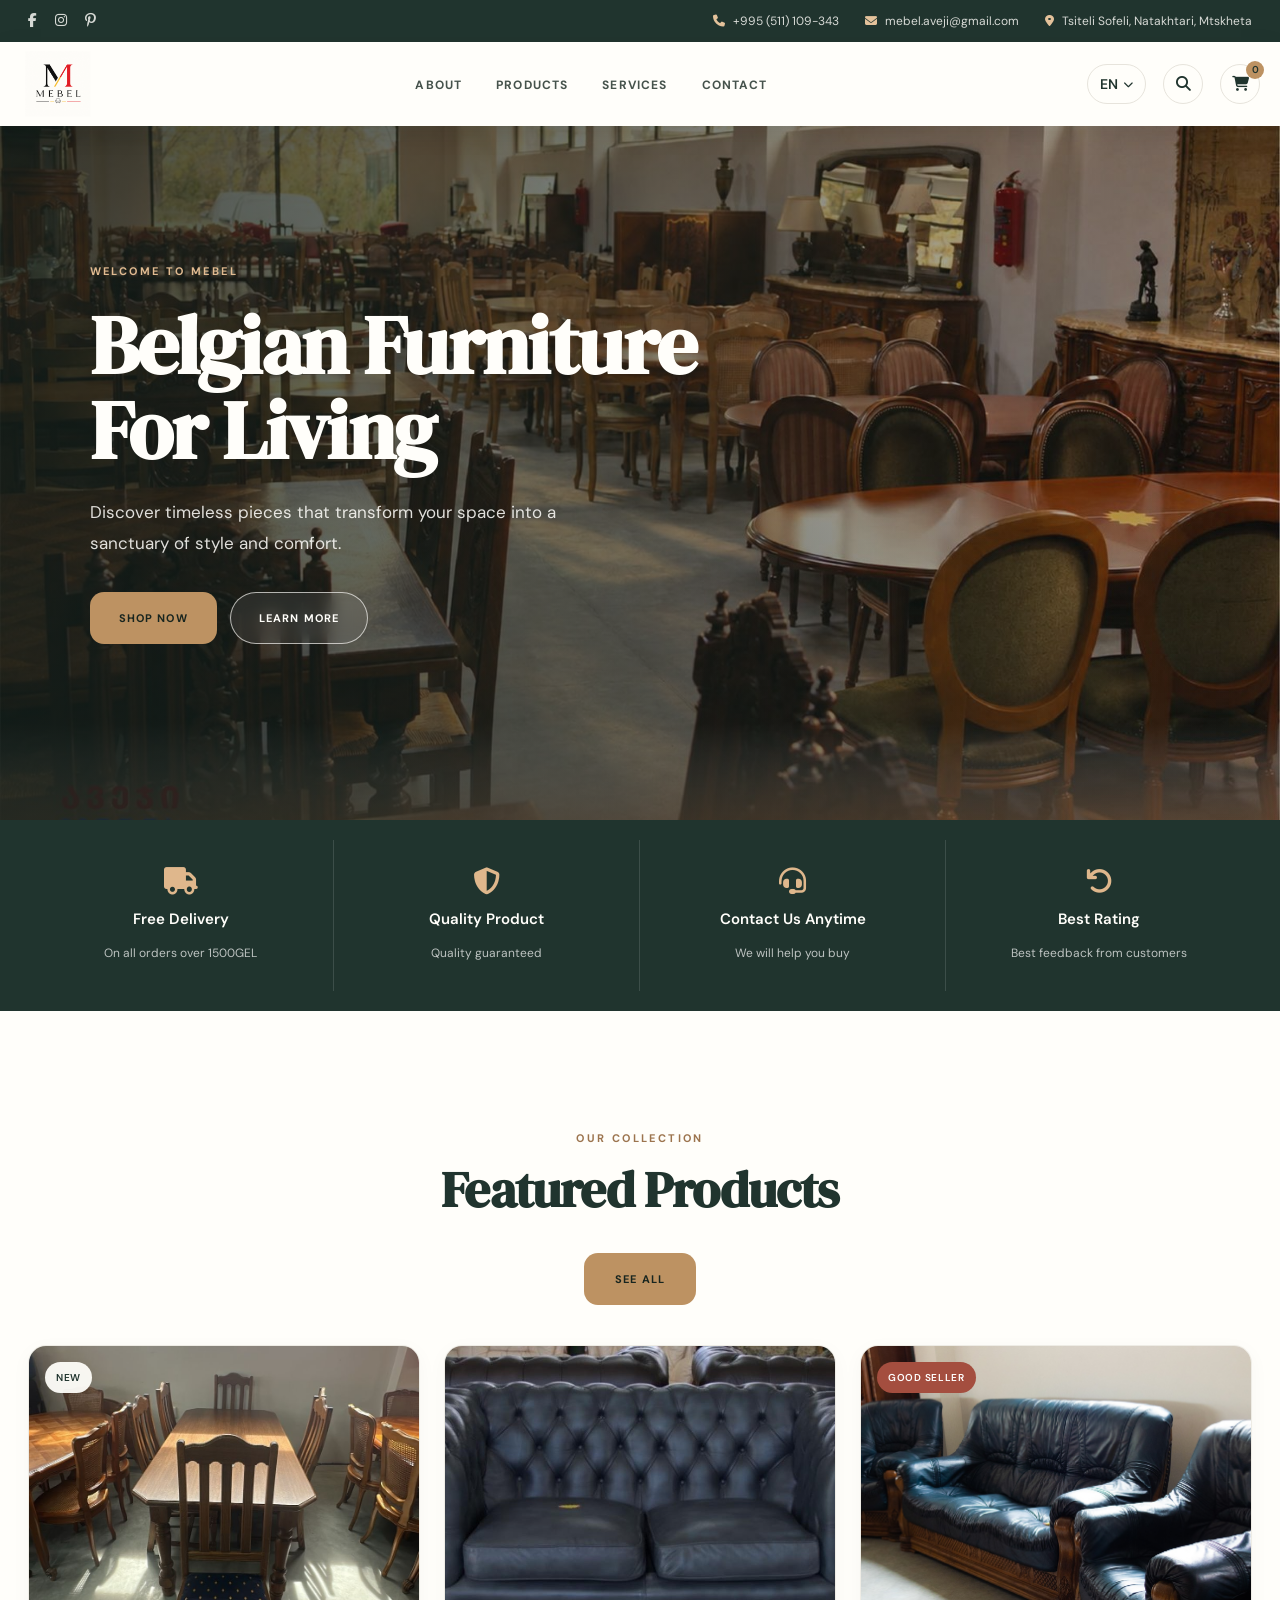
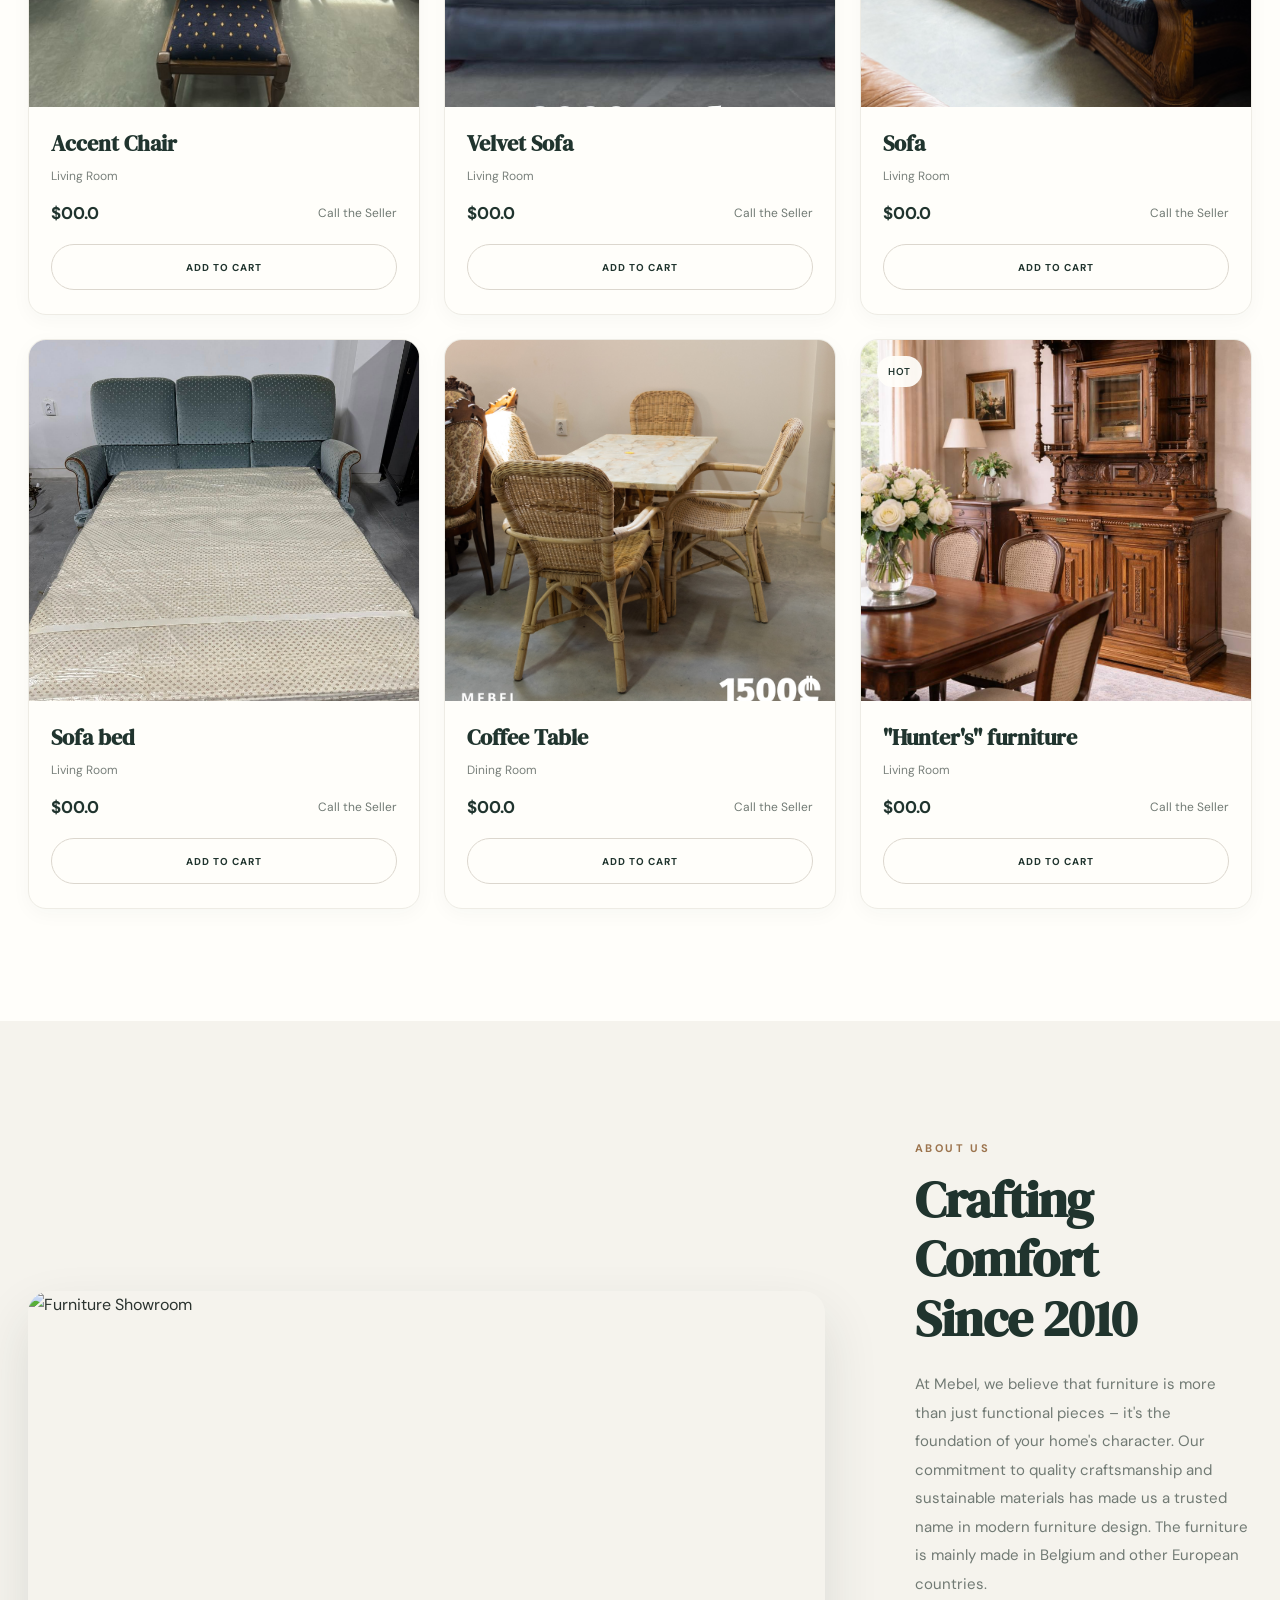
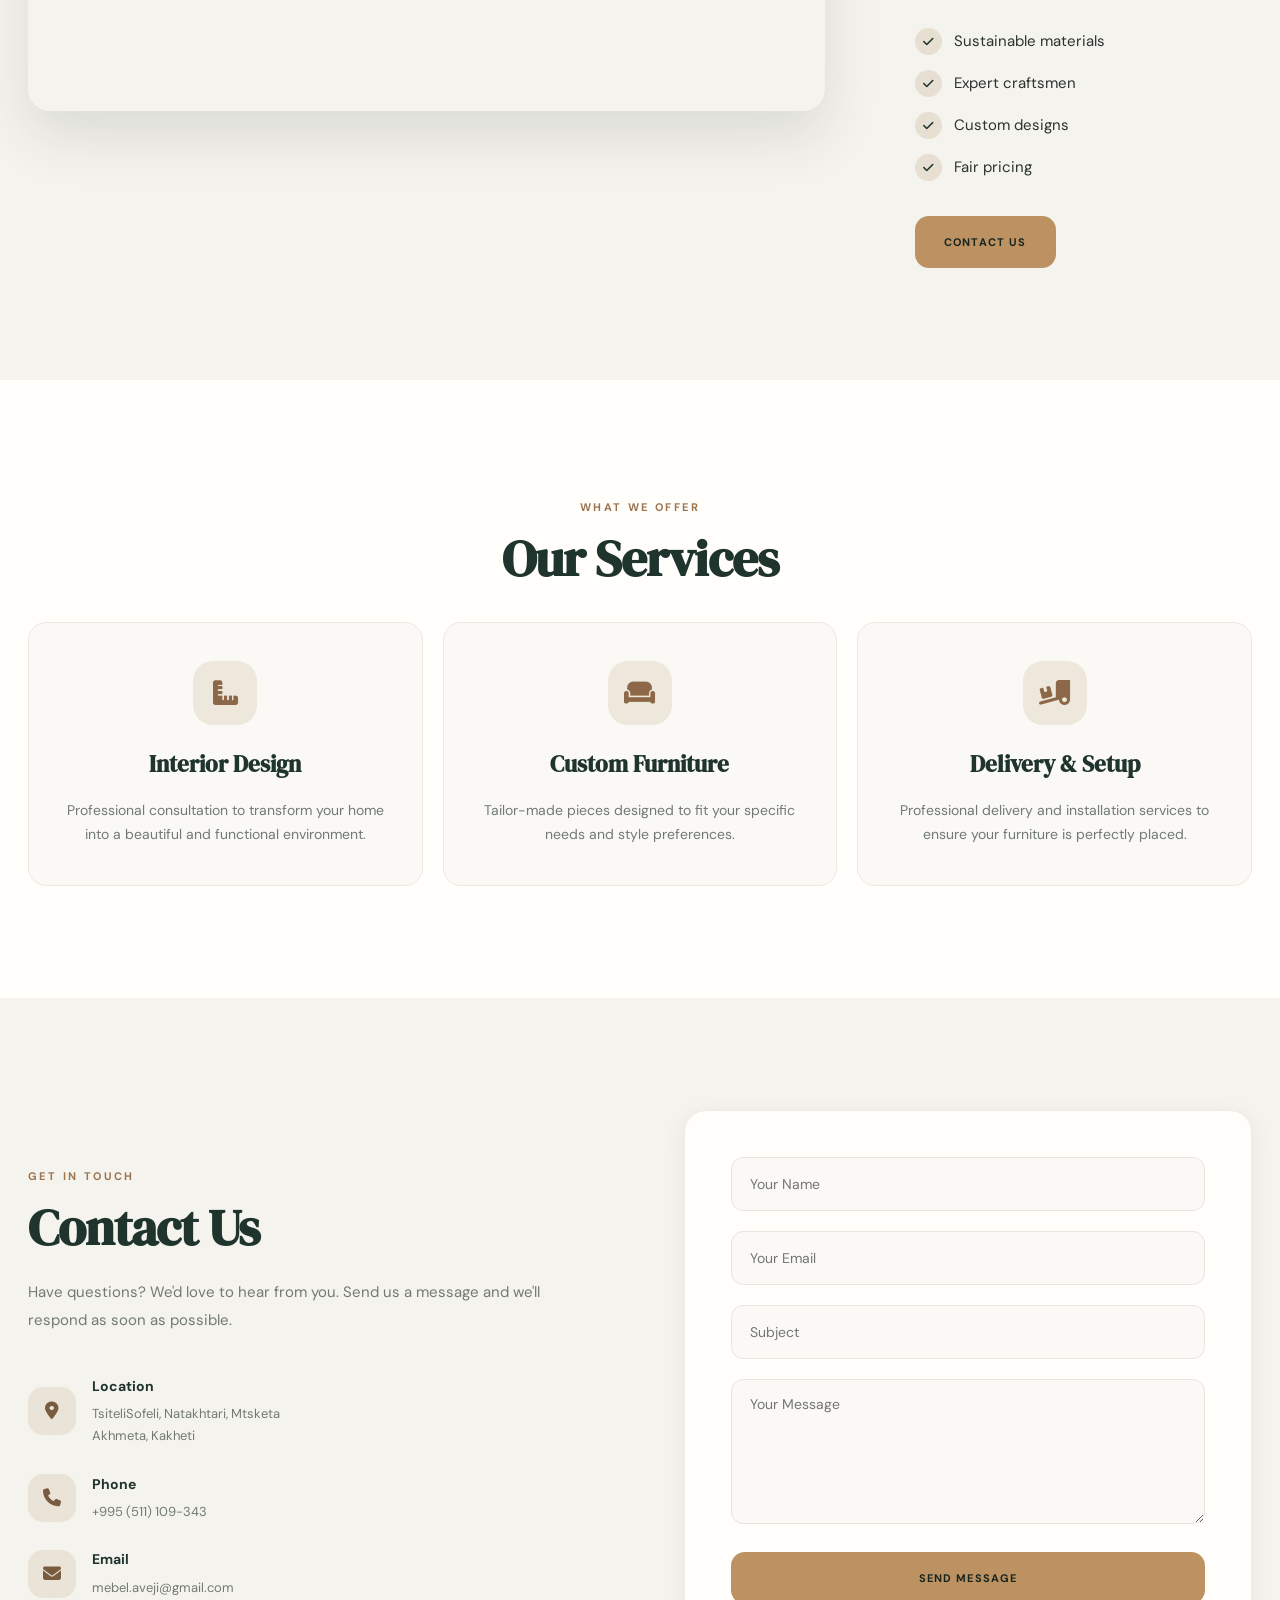
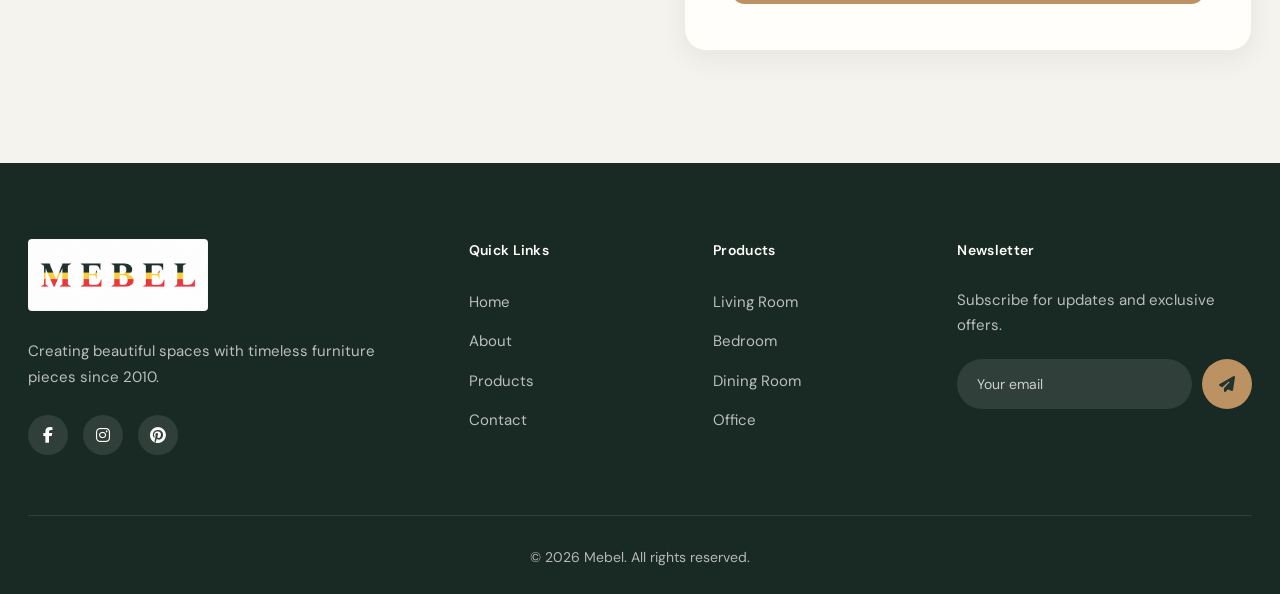
==== commit 338f2e03: "remake product pages" ====
--- a/index.html
+++ b/index.html
@@ -8,12 +8,7 @@
       name="description"
       content="Discover Belgian and European furniture for your home. Explore Mebel's collection of sofas, chairs, bedroom furniture, and more."
     />
-    <link
-      rel="icon"
-      href="./photo/141.png"
-      sizes="512x512"
-      type="image/png"
-    />
+    <link rel="icon" href="./photo/141.png" sizes="512x512" type="image/png" />
     <link rel="preconnect" href="https://fonts.googleapis.com" />
     <link rel="preconnect" href="https://fonts.gstatic.com" crossorigin />
     <link rel="preconnect" href="https://cdnjs.cloudflare.com" crossorigin />
@@ -59,8 +54,8 @@
                 target="_blank"
                 rel="noopener noreferrer"
                 aria-label="View Tsiteli Sofeli, Natakhtari, Mtskheta on Google Maps"
-                ><i class="fas fa-map-marker-alt"></i> Tsiteli Sofeli, Natakhtari,
-                Mtskheta</a
+                ><i class="fas fa-map-marker-alt"></i> Tsiteli Sofeli,
+                Natakhtari, Mtskheta</a
               >
             </div>
           </div>
@@ -105,11 +100,7 @@
               >
                 <i class="fas fa-search" aria-hidden="true"></i>
               </button>
-              <button
-                type="button"
-                class="cart-btn"
-                aria-label="Shopping cart"
-              >
+              <button type="button" class="cart-btn" aria-label="Shopping cart">
                 <i class="fas fa-shopping-cart" aria-hidden="true"></i>
                 <span class="cart-count" aria-live="polite">0</span>
               </button>
@@ -411,7 +402,8 @@
                 <div>
                   <h4>Location</h4>
                   <p>TsiteliSofeli, Natakhtari, Mtsketa</p>
-                  <a href="https://maps.app.goo.gl/8JYou5uGZQyyZ8RQ6"
+                  <a
+                    href="https://maps.app.goo.gl/8JYou5uGZQyyZ8RQ6"
                     aria-label="View Akhmeta, Kakheti on Google Maps"
                     ><p>Akhmeta, Kakheti</p></a
                   >
--- a/css/style.css
+++ b/css/style.css
@@ -1607,6 +1607,10 @@
   color: #18251f;
 }
 
+.btn.btn-primary {
+  border-radius: 14px;
+}
+
 .btn-primary:hover {
   background: #d2ad84;
   color: #18251f;
